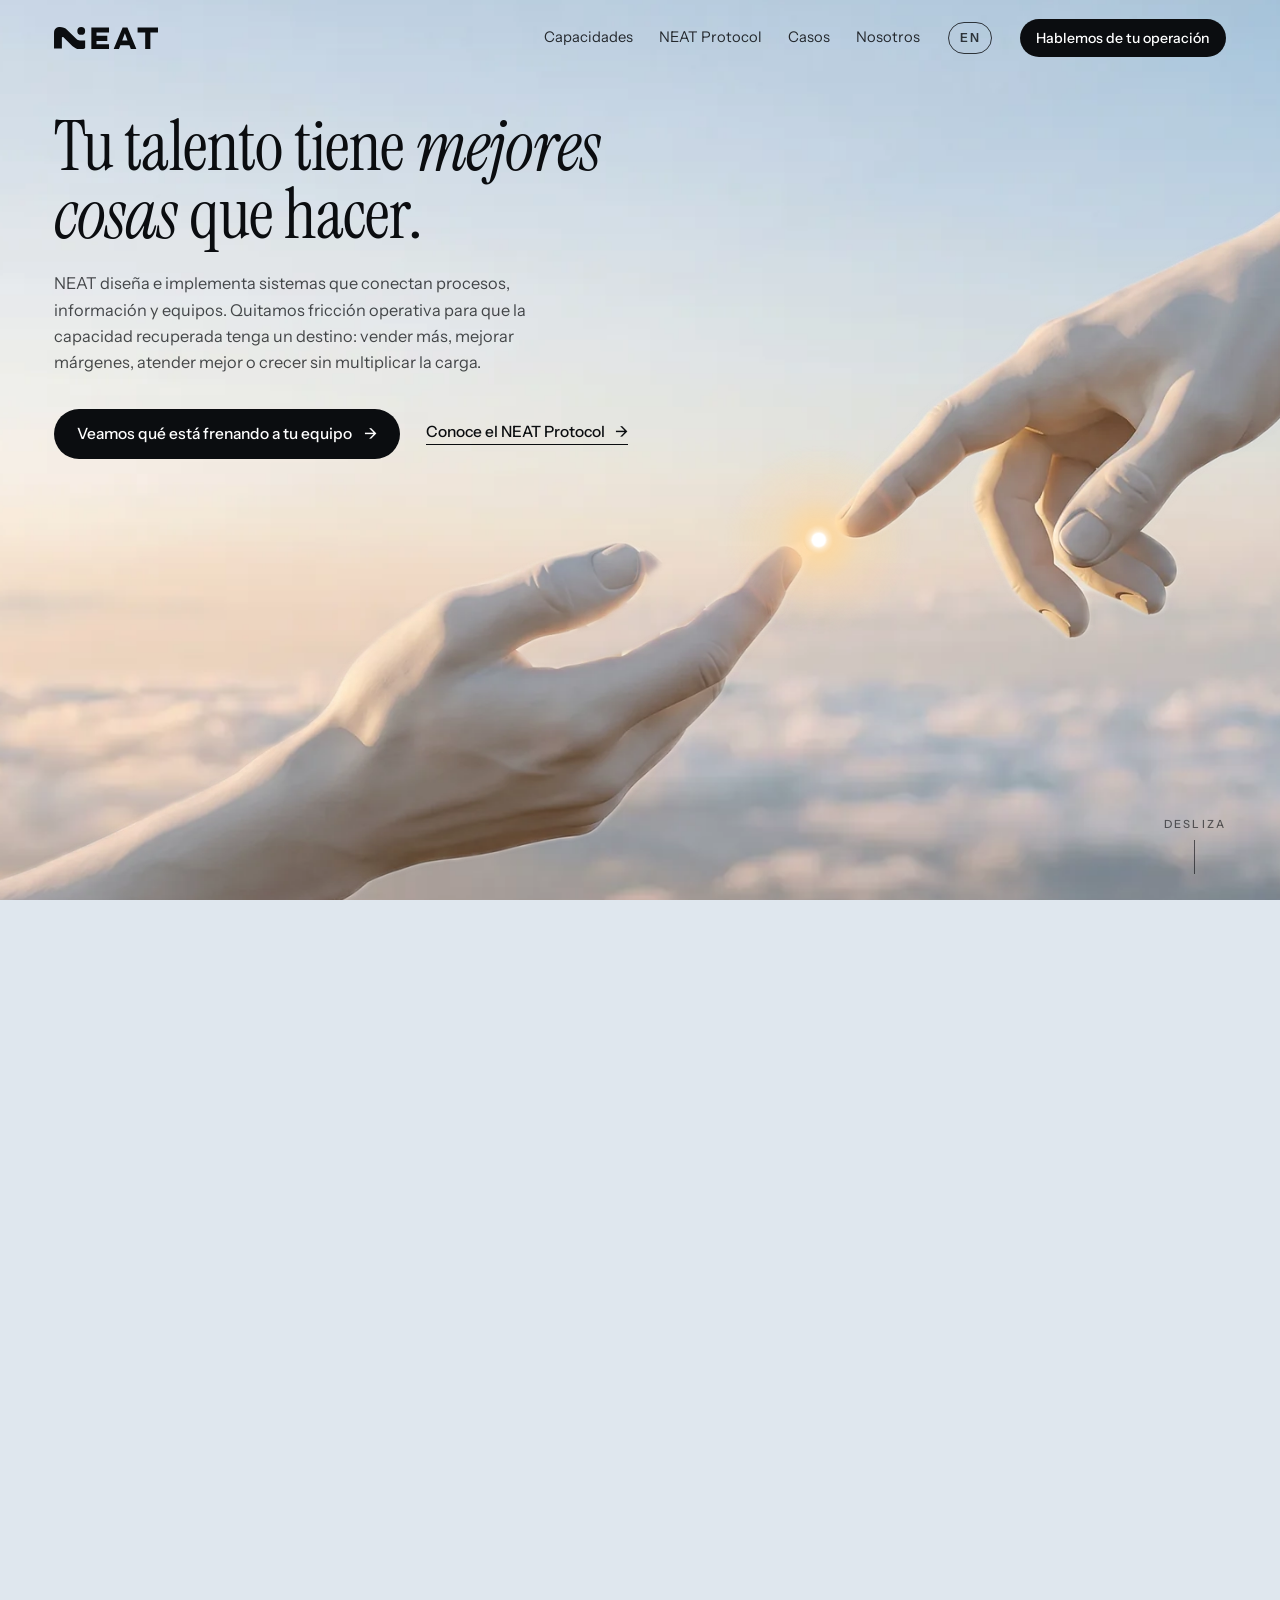
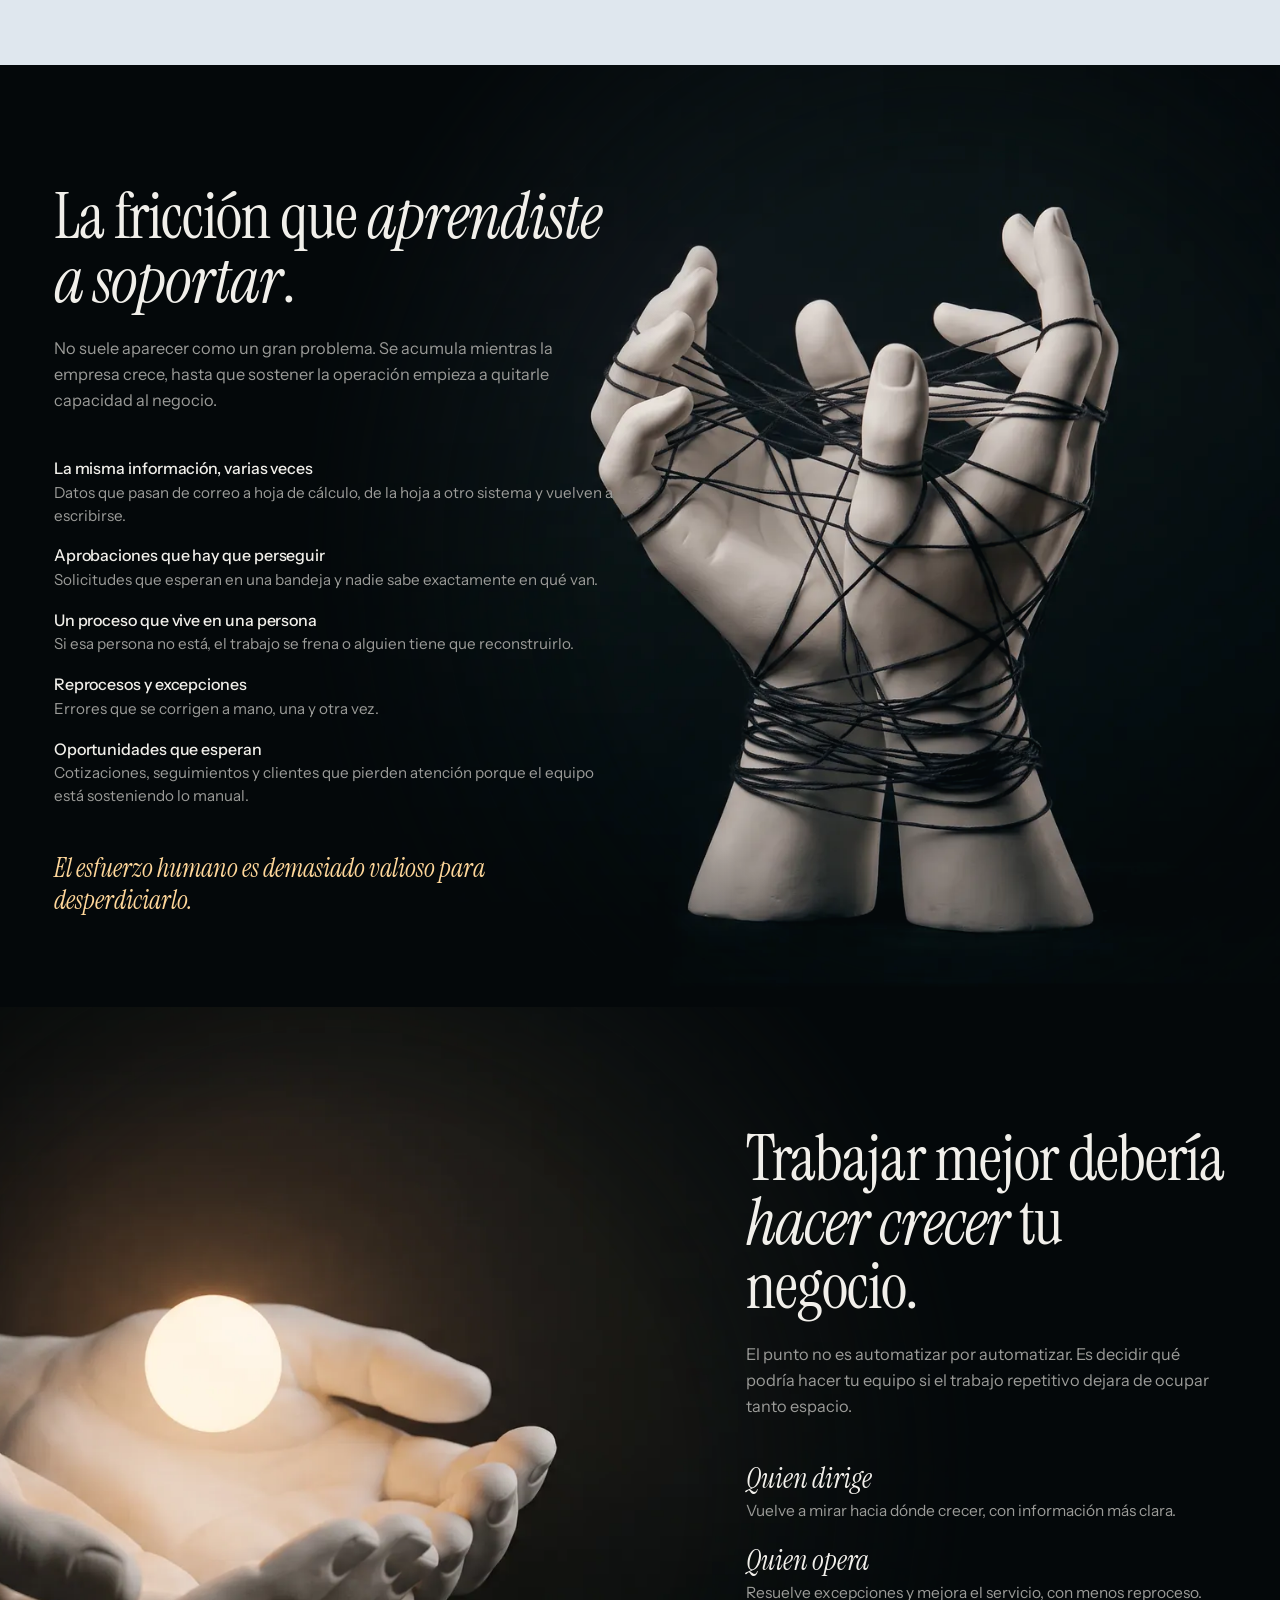
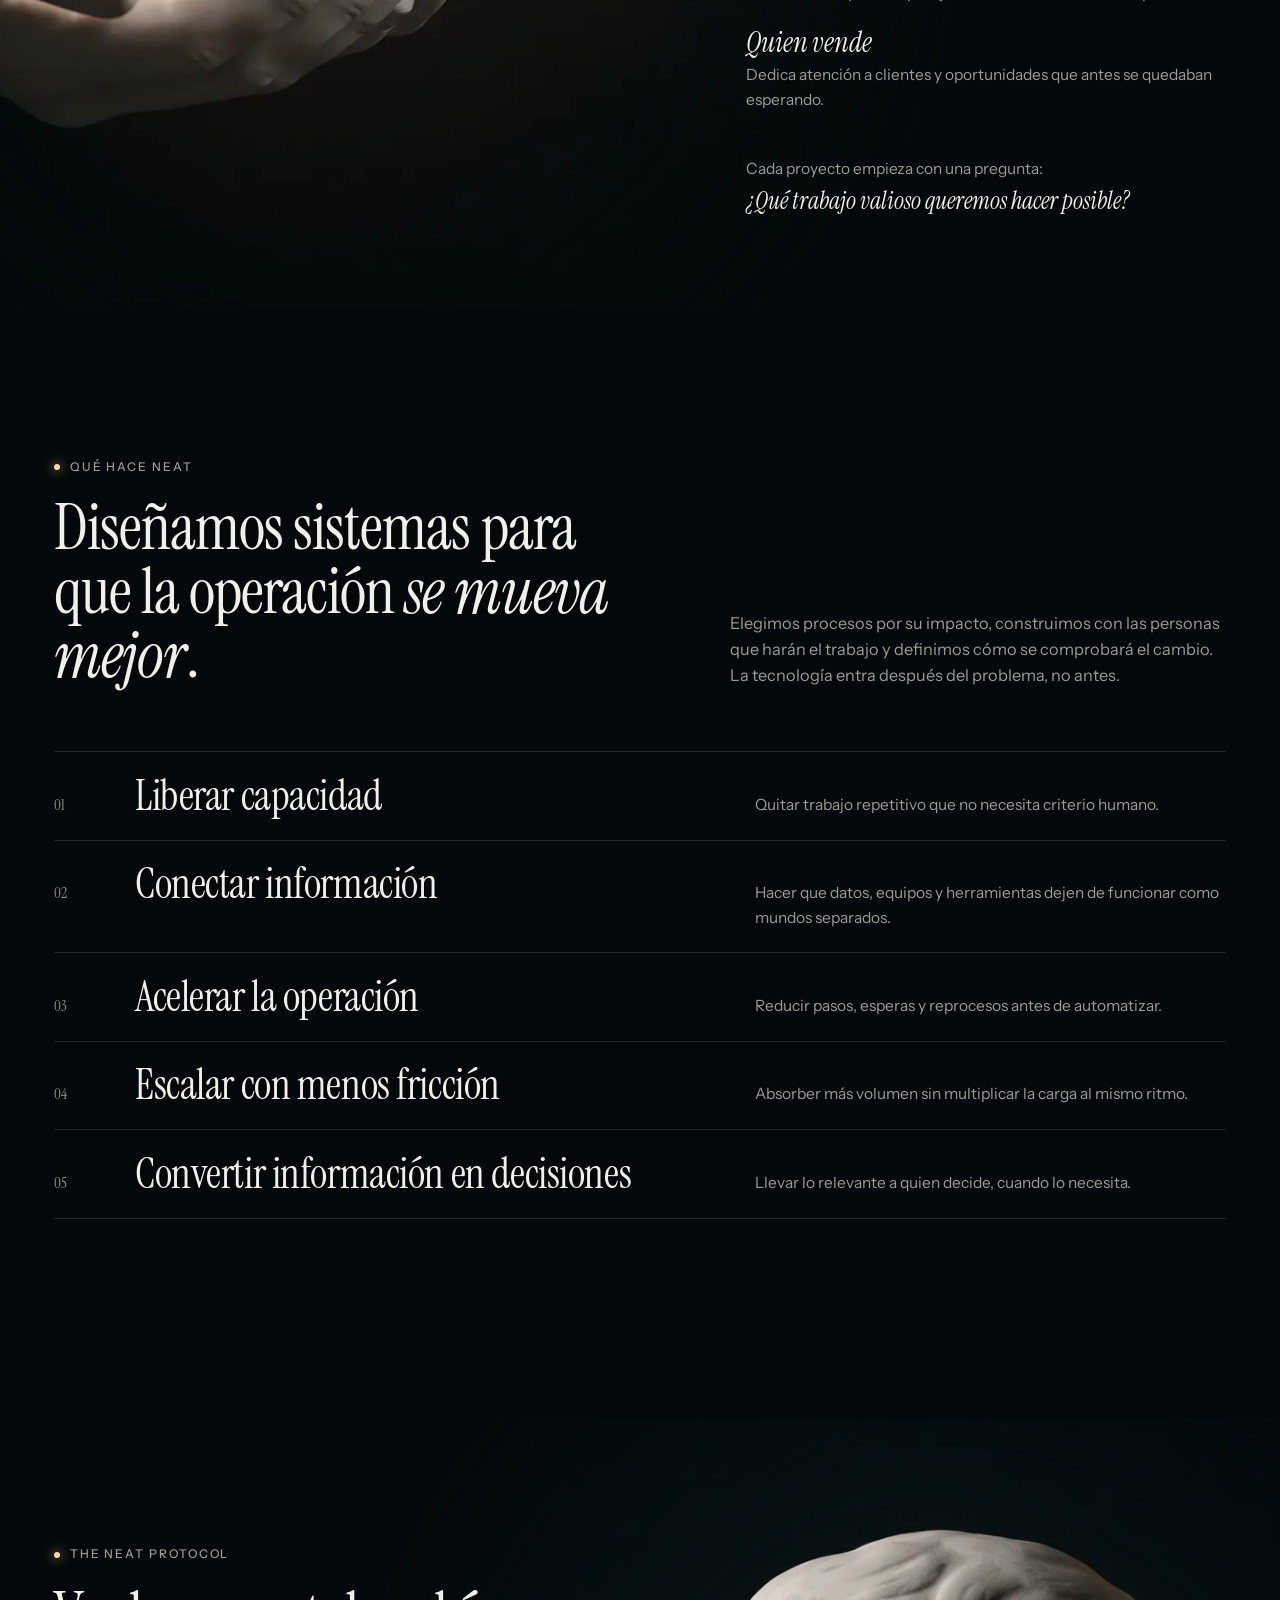
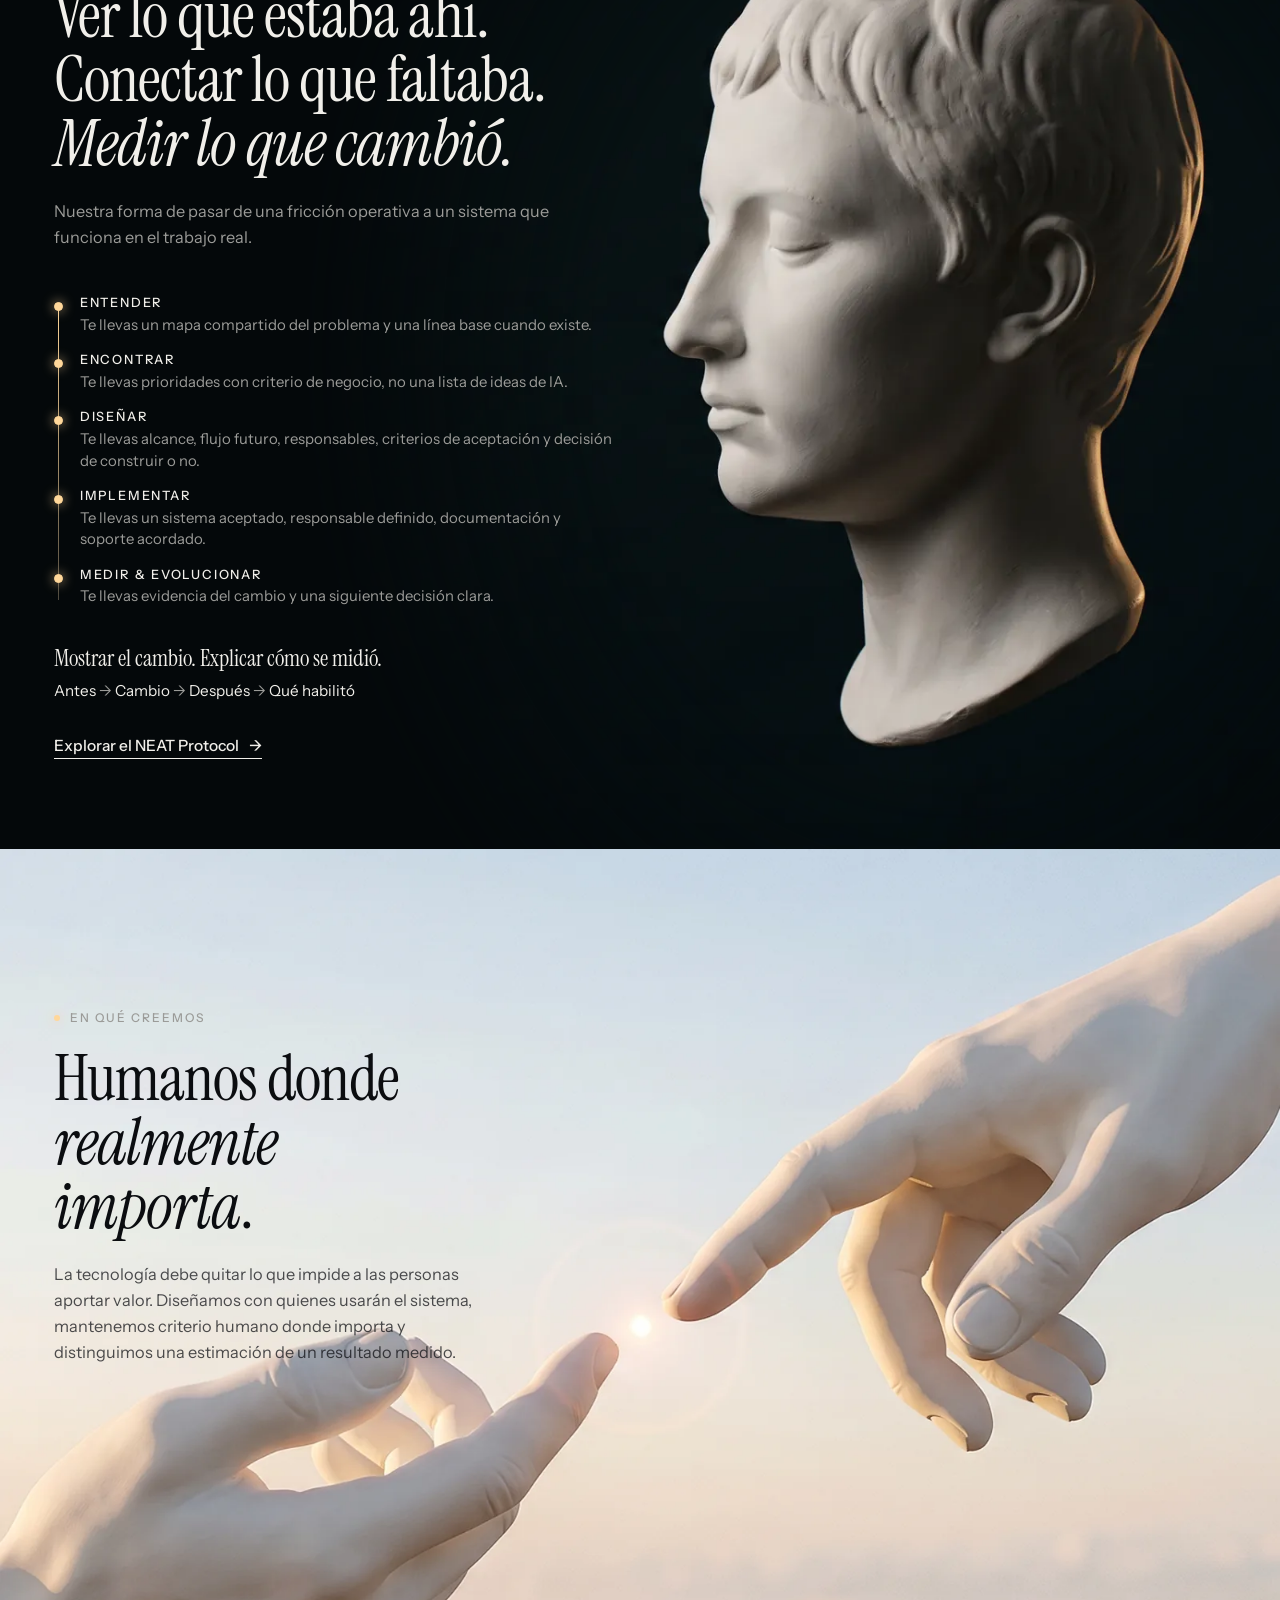
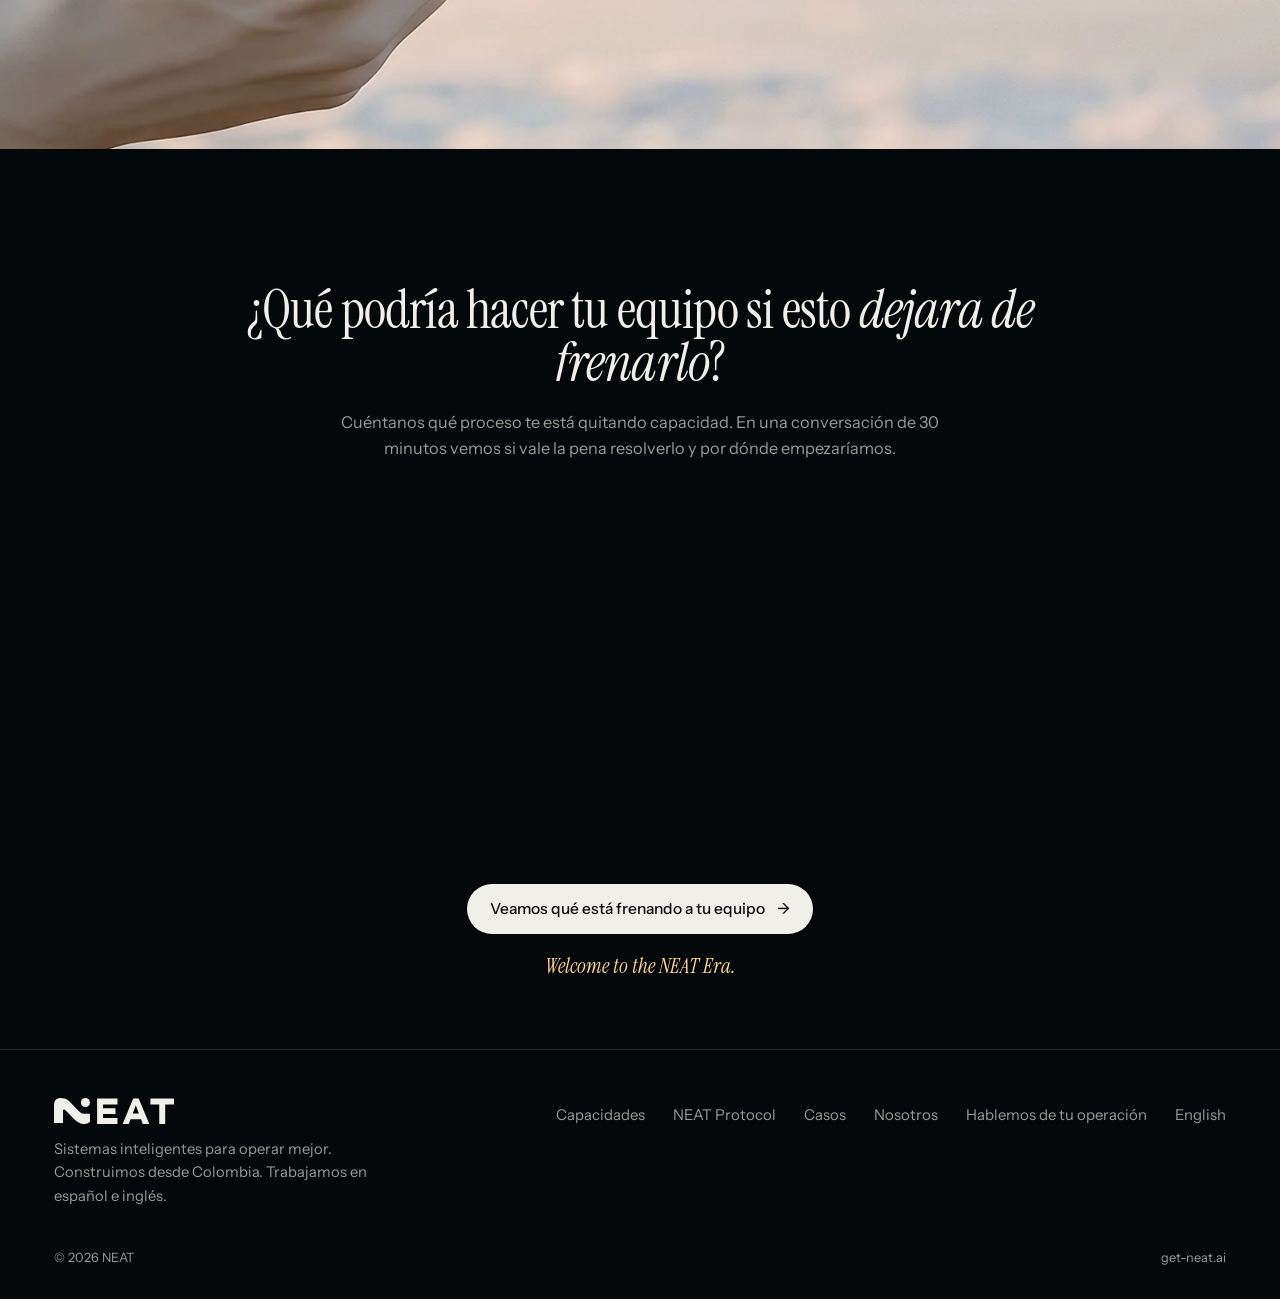
==== index.html @ 29b0dba1 "Publico la página (vista previa)" ====
<!doctype html>
<html lang="es">
<head>
<meta charset="utf-8">
<meta name="robots" content="noindex, nofollow">
<meta name="viewport" content="width=device-width, initial-scale=1, viewport-fit=cover">
<title>NEAT · Sistemas inteligentes para operar mejor</title>
<meta name="description" content="Diseñamos e implementamos sistemas que conectan procesos, información y equipos para que tu empresa tenga más capacidad para el trabajo que la hace crecer.">
<meta name="theme-color" content="#06080b">
<link rel="alternate" hreflang="es" href="https://get-neat.ai/">
<link rel="alternate" hreflang="en" href="https://get-neat.ai/en/">
<meta property="og:type" content="website">
<meta property="og:site_name" content="NEAT">
<meta property="og:title" content="NEAT · Tu talento tiene mejores cosas que hacer.">
<meta property="og:description" content="Diseñamos e implementamos sistemas que conectan procesos, información y equipos para que tu empresa tenga más capacidad para el trabajo que la hace crecer.">
<meta property="og:image" content="https://jeandelamarkm-ui.github.io/neat-web/assets/og.jpg">
<meta property="og:url" content="https://jeandelamarkm-ui.github.io/neat-web/">
<meta name="twitter:card" content="summary_large_image">
<link rel="icon" href="data:image/svg+xml,%3Csvg xmlns='http://www.w3.org/2000/svg' viewBox='0 0 64 64'%3E%3Crect width='64' height='64' rx='14' fill='%230b0d10'/%3E%3Cg transform='translate(12.5 15.5) scale(.17)' fill='white'%3E%3Cpath d='M230.60%20162.00L230.60%20108.00C175.31%20108.00%20178.39%20109.39%20152.75%2083.75L97.68%2028.68C82.83%2013.83%2064.74%207.32%2043.74%207.32C25.28%207.32%200.00%2015.00%200.00%2053.91L0.00%20167.50L58.10%20167.50L58.10%2088.17C58.10%2081.93%2065.64%2078.81%2070.05%2083.22L120.60%20133.77C153.43%20166.59%20173.94%20174.00%20194.34%20174.00C207.91%20174.00%20220.86%20169.54%20230.60%20162.00Z'/%3E%3Ccircle cx='201.55' cy='36.37' r='29.05'/%3E%3C/g%3E%3C/svg%3E">
<link rel="preconnect" href="https://fonts.googleapis.com">
<link rel="preconnect" href="https://fonts.gstatic.com" crossorigin>
<link rel="stylesheet" href="https://fonts.googleapis.com/css2?family=Instrument+Sans:wght@400;500;600&family=Instrument+Serif:ital@0;1&display=swap">
<link rel="stylesheet" href="assets/neat.css">
<script>document.documentElement.className += " js";setTimeout(function(){if(!window.__neat)document.documentElement.classList.remove("js")},4000);</script>
</head>
<body>
<a class="skip" href="#main">Saltar al contenido</a>
<canvas id="dots" aria-hidden="true"></canvas>
<header class="head">
  <div class="wrap">
    <a class="brand" href="index.html" aria-label="NEAT"><svg class="" viewBox="0 17.3 724 156.7" role="img" aria-label="NEAT"><g transform="translate(0 10.44) scale(.94)"><path d="M230.60 162.00L230.60 108.00C175.31 108.00 178.39 109.39 152.75 83.75L97.68 28.68C82.83 13.83 64.74 7.32 43.74 7.32C25.28 7.32 0.00 15.00 0.00 53.91L0.00 167.50L58.10 167.50L58.10 88.17C58.10 81.93 65.64 78.81 70.05 83.22L120.60 133.77C153.43 166.59 173.94 174.00 194.34 174.00C207.91 174.00 220.86 169.54 230.60 162.00Z"/></g><circle cx="189.46" cy="44.63" r="27.31"/><path d="M260 20H383V56H296V79H371V114H296V138H383V174H260Z"/><path fill-rule="evenodd" d="M414 174L478 20H511L575 174H536L525 145H462L451 174Z M475 111H512L493.5 61Z"/><path d="M582 20H724V56H671V174H635V56H582Z"/></svg></a>
    <nav class="nav" aria-label="Principal"><a href="capacidades.html">Capacidades</a><a href="protocolo.html">NEAT Protocol</a><a href="casos.html">Casos</a><a href="nosotros.html">Nosotros</a></nav>
    <a class="lang" href="en/index.html" hreflang="en" lang="en" aria-label="Read in English">EN</a>
    <a class="head-cta" href="hablemos.html"><span>Hablemos de tu operación</span></a>
    <button class="menu-btn" aria-expanded="false" aria-controls="drawer" aria-label="Abrir el menú"><i></i><i></i></button>
  </div>
</header>
<div class="drawer" id="drawer"><a href="capacidades.html">Capacidades</a><a href="protocolo.html">NEAT Protocol</a><a href="casos.html">Casos</a><a href="nosotros.html">Nosotros</a><a href="en/index.html" lang="en">English</a><a class="btn" href="hablemos.html">Hablemos de tu operación <span class="arr" aria-hidden="true">→</span></a></div>
<section class="hero" aria-label="NEAT">
  <div class="hero-pin">
    <div class="sky" style="background-image:image-set(url('assets/cielo-1200.webp') 1x, url('assets/cielo-2400.webp') 2x)"></div>
    <div class="night"></div>
    <div class="stage">
      <svg class="mark" viewBox="0 17.3 724 156.7" aria-hidden="true"><g transform="translate(0 10.44) scale(.94)"><path d="M230.60 162.00L230.60 108.00C175.31 108.00 178.39 109.39 152.75 83.75L97.68 28.68C82.83 13.83 64.74 7.32 43.74 7.32C25.28 7.32 0.00 15.00 0.00 53.91L0.00 167.50L58.10 167.50L58.10 88.17C58.10 81.93 65.64 78.81 70.05 83.22L120.60 133.77C153.43 166.59 173.94 174.00 194.34 174.00C207.91 174.00 220.86 169.54 230.60 162.00Z"/></g><path d="M260 20H383V56H296V79H371V114H296V138H383V174H260Z"/><path fill-rule="evenodd" d="M414 174L478 20H511L575 174H536L525 145H462L451 174Z M475 111H512L493.5 61Z"/><path d="M582 20H724V56H671V174H635V56H582Z"/></svg>
      <div class="hand hand-l"><img src="assets/mano-izq.webp" alt="" width="1098" height="627" decoding="async"></div>
      <div class="hand hand-r"><img src="assets/mano-der.webp" alt="" width="1103" height="730" decoding="async"></div>
      <div class="spark" aria-hidden="true"><div class="glow"><i></i></div><div class="core"></div></div>
    </div>
    <div class="hero-copy">
      <div class="wrap">
        <h1 class="display">Tu talento tiene <em>mejores cosas</em> que hacer.</h1>
        <p class="lead">NEAT diseña e implementa sistemas que conectan procesos, información y equipos. Quitamos fricción operativa para que la capacidad recuperada tenga un destino: vender más, mejorar márgenes, atender mejor o crecer sin multiplicar la carga.</p>
        <div class="actions">
          <a class="btn ink" href="hablemos.html">Veamos qué está frenando a tu equipo <span class="arr" aria-hidden="true">→</span></a>
          <a class="link" href="protocolo.html">Conoce el NEAT Protocol <span class="arr" aria-hidden="true">→</span></a>
        </div>
      </div>
    </div>
    <p class="hero-end">Ver lo que estaba ahí. Conectar lo que faltaba.</p>
    <div class="cue" aria-hidden="true">Desliza</div>
  </div>
</section>

<main id="main">
  <section class="scene" data-head="dark" data-p="tense">
    <div class="art" aria-hidden="true"><img src="assets/friccion-2000.webp" srcset="assets/friccion-1000.webp 1000w, assets/friccion-2000.webp 2000w" sizes="100vw" alt="" width="2000" height="1116" decoding="async" loading="lazy"></div>
    <div class="wrap"><div class="copy">
      <h2 class="title rv">La fricción que <em>aprendiste a soportar</em>.</h2>
      <p class="lead rv d1">No suele aparecer como un gran problema. Se acumula mientras la empresa crece, hasta que sostener la operación empieza a quitarle capacidad al negocio.</p>
      <div class="items"><div class="item rv"><h3>La misma información, varias veces</h3><p>Datos que pasan de correo a hoja de cálculo, de la hoja a otro sistema y vuelven a escribirse.</p></div><div class="item rv"><h3>Aprobaciones que hay que perseguir</h3><p>Solicitudes que esperan en una bandeja y nadie sabe exactamente en qué van.</p></div><div class="item rv"><h3>Un proceso que vive en una persona</h3><p>Si esa persona no está, el trabajo se frena o alguien tiene que reconstruirlo.</p></div><div class="item rv"><h3>Reprocesos y excepciones</h3><p>Errores que se corrigen a mano, una y otra vez.</p></div><div class="item rv"><h3>Oportunidades que esperan</h3><p>Cotizaciones, seguimientos y clientes que pierden atención porque el equipo está sosteniendo lo manual.</p></div></div>
      <p class="coda rv">El esfuerzo humano es demasiado valioso para desperdiciarlo.</p>
    </div></div>
  </section>

  <section class="scene flip" data-head="dark" data-p="drift">
    <div class="art" aria-hidden="true"><img src="assets/luz-2000.webp" srcset="assets/luz-1000.webp 1000w, assets/luz-2000.webp 2000w" sizes="100vw" alt="" width="2000" height="1116" decoding="async" loading="lazy"></div>
    <div class="wrap"><div class="copy">
      <h2 class="title rv">Trabajar mejor debería <em>hacer crecer</em> tu negocio.</h2>
      <p class="lead rv d1">El punto no es automatizar por automatizar. Es decidir qué podría hacer tu equipo si el trabajo repetitivo dejara de ocupar tanto espacio.</p>
      <div class="roles"><div class="rv d0"><h3>Quien dirige</h3><p>Vuelve a mirar hacia dónde crecer, con información más clara.</p></div><div class="rv d1"><h3>Quien opera</h3><p>Resuelve excepciones y mejora el servicio, con menos reproceso.</p></div><div class="rv d2"><h3>Quien vende</h3><p>Dedica atención a clientes y oportunidades que antes se quedaban esperando.</p></div></div>
      <p class="question rv">Cada proyecto empieza con una pregunta: <strong>¿Qué trabajo valioso queremos hacer posible?</strong></p>
    </div></div>
  </section>

  <section class="sec" data-head="dark" data-p="flow">
    <div class="wrap">
      <div class="head-row">
        <div><p class="eyebrow rv">Qué hace NEAT</p><h2 class="title rv d1">Diseñamos sistemas para que la operación <em>se mueva mejor</em>.</h2></div>
        <p class="lead rv d2">Elegimos procesos por su impacto, construimos con las personas que harán el trabajo y definimos cómo se comprobará el cambio. La tecnología entra después del problema, no antes.</p>
      </div>
      <ol class="capslist"><li class="rv"><span class="n">01</span><h3>Liberar capacidad</h3><p>Quitar trabajo repetitivo que no necesita criterio humano.</p></li><li class="rv"><span class="n">02</span><h3>Conectar información</h3><p>Hacer que datos, equipos y herramientas dejen de funcionar como mundos separados.</p></li><li class="rv"><span class="n">03</span><h3>Acelerar la operación</h3><p>Reducir pasos, esperas y reprocesos antes de automatizar.</p></li><li class="rv"><span class="n">04</span><h3>Escalar con menos fricción</h3><p>Absorber más volumen sin multiplicar la carga al mismo ritmo.</p></li><li class="rv"><span class="n">05</span><h3>Convertir información en decisiones</h3><p>Llevar lo relevante a quien decide, cuando lo necesita.</p></li></ol>
      <div class="actions rv"><a class="link" href="capacidades.html">Explorar capacidades <span class="arr" aria-hidden="true">→</span></a></div>
    </div>
  </section>

  <section class="scene" data-head="dark" data-p="drift">
    <div class="art" aria-hidden="true"><img src="assets/cabeza-2000.webp" srcset="assets/cabeza-1000.webp 1000w, assets/cabeza-2000.webp 2000w" sizes="100vw" alt="" width="2000" height="1116" decoding="async" loading="lazy"></div>
    <div class="wrap"><div class="copy">
      <p class="eyebrow rv">The NEAT Protocol</p>
      <h2 class="title rv d1">Ver lo que estaba ahí. Conectar lo que faltaba. <em>Medir lo que cambió.</em></h2>
      <p class="lead rv d2">Nuestra forma de pasar de una fricción operativa a un sistema que funciona en el trabajo real.</p>
      <ol class="steps"><span class="line" aria-hidden="true"></span><li><h3>Entender</h3><p>Te llevas un mapa compartido del problema y una línea base cuando existe.</p></li><li><h3>Encontrar</h3><p>Te llevas prioridades con criterio de negocio, no una lista de ideas de IA.</p></li><li><h3>Diseñar</h3><p>Te llevas alcance, flujo futuro, responsables, criterios de aceptación y decisión de construir o no.</p></li><li><h3>Implementar</h3><p>Te llevas un sistema aceptado, responsable definido, documentación y soporte acordado.</p></li><li><h3>Medir & evolucionar</h3><p>Te llevas evidencia del cambio y una siguiente decisión clara.</p></li></ol>
      <p class="chainline rv"><b>Mostrar el cambio. Explicar cómo se midió.</b> <span>Antes</span> → <span>Cambio</span> → <span>Después</span> → <span>Qué habilitó</span></p>
      <div class="actions rv"><a class="link" href="protocolo.html">Explorar el NEAT Protocol <span class="arr" aria-hidden="true">→</span></a></div>
    </div></div>
  </section>

  <section class="belief" data-head="sky">
    <div class="bg" aria-hidden="true"><img src="assets/dedos.webp" alt="" width="1600" height="1189" loading="lazy" decoding="async"></div>
    <div class="wrap">
      <div class="copy">
        <p class="eyebrow rv">En qué creemos</p>
        <h2 class="title rv d1">Humanos donde <em>realmente importa</em>.</h2>
        <p class="lead rv d2">La tecnología debe quitar lo que impide a las personas aportar valor. Diseñamos con quienes usarán el sistema, mantenemos criterio humano donde importa y distinguimos una estimación de un resultado medido.</p>
        <div class="actions rv d3"><a class="link" href="nosotros.html">Conocer NEAT <span class="arr" aria-hidden="true">→</span></a></div>
      </div>
    </div>
  </section>

  <section class="close" data-head="dark" data-p="drift">
    <div class="wrap">
      <h2 class="title rv">¿Qué podría hacer tu equipo si esto <em>dejara de frenarlo</em>?</h2>
      <p class="lead rv d1">Cuéntanos qué proceso te está quitando capacidad. En una conversación de 30 minutos vemos si vale la pena resolverlo y por dónde empezaríamos.</p>
    </div>
    <div class="logo-slot" aria-hidden="true"></div>
    <div class="wrap">
      <div class="actions rv"><a class="btn" href="hablemos.html">Veamos qué está frenando a tu equipo <span class="arr" aria-hidden="true">→</span></a></div>
      <p class="era rv d1" lang="en">Welcome to the NEAT Era.</p>
    </div>
  </section>
</main>
<footer class="foot" data-head="dark">
  <div class="wrap">
    <div class="foot-top">
      <div><svg class="foot-logo" viewBox="0 17.3 724 156.7" role="img" aria-label="NEAT"><g transform="translate(0 10.44) scale(.94)"><path d="M230.60 162.00L230.60 108.00C175.31 108.00 178.39 109.39 152.75 83.75L97.68 28.68C82.83 13.83 64.74 7.32 43.74 7.32C25.28 7.32 0.00 15.00 0.00 53.91L0.00 167.50L58.10 167.50L58.10 88.17C58.10 81.93 65.64 78.81 70.05 83.22L120.60 133.77C153.43 166.59 173.94 174.00 194.34 174.00C207.91 174.00 220.86 169.54 230.60 162.00Z"/></g><circle cx="189.46" cy="44.63" r="27.31"/><path d="M260 20H383V56H296V79H371V114H296V138H383V174H260Z"/><path fill-rule="evenodd" d="M414 174L478 20H511L575 174H536L525 145H462L451 174Z M475 111H512L493.5 61Z"/><path d="M582 20H724V56H671V174H635V56H582Z"/></svg><p>Sistemas inteligentes para operar mejor. Construimos desde Colombia. Trabajamos en español e inglés.</p></div>
      <nav class="foot-nav" aria-label="Sitio"><a href="capacidades.html">Capacidades</a><a href="protocolo.html">NEAT Protocol</a><a href="casos.html">Casos</a><a href="nosotros.html">Nosotros</a><a href="hablemos.html">Hablemos de tu operación</a><a href="en/index.html" lang="en">English</a></nav>
    </div>
    <div class="foot-legal"><span>© 2026 NEAT</span><span>get-neat.ai</span></div>
  </div>
</footer>
<script src="assets/neat.js"></script>
</body>
</html>
---- assets/neat.css ----
/* NEAT · estilos del sitio */
:root {
  --ink: #0b0d10;
  --night: #04080a;
  --night-2: #0c0c0c;
  --paper: #f2efe9;
  --paper-2: #e7e2d8;
  --text-dark: #0b0d10;
  --muted-dark: #555d68;
  --text-light: #f1efea;
  --muted-light: #9b9b98;
  --line-dark: rgba(255, 255, 255, 0.13);
  --line-light: rgba(11, 13, 16, 0.14);
  --spark: #ffd79a;
  --spark-hot: #fff7ea;
  --serif: "Instrument Serif", "Iowan Old Style", "Times New Roman", serif;
  --sans: "Instrument Sans", "Helvetica Neue", Arial, sans-serif;
  --gutter: clamp(16px, 4.2vw, 64px);
  --max: 1320px;
  --ease: cubic-bezier(0.2, 0.7, 0.2, 1);
  color-scheme: dark;
}

*, *::before, *::after { box-sizing: border-box; }
html { -webkit-text-size-adjust: 100%; scroll-padding-top: 88px; }
body {
  margin: 0;
  background: var(--night);
  color: var(--text-light);
  font: 400 1.0625rem/1.6 var(--sans);
  -webkit-font-smoothing: antialiased;
  overflow-x: hidden;
}
img, svg { display: block; max-width: 100%; }
a { color: inherit; text-decoration: none; }
button, input, textarea { font: inherit; color: inherit; }
::selection { background: var(--spark); color: var(--ink); }
:focus-visible { outline: 2px solid var(--spark); outline-offset: 3px; border-radius: 4px; }
.sr { position: absolute; width: 1px; height: 1px; overflow: hidden; clip: rect(0 0 0 0); white-space: nowrap; }
.skip { position: fixed; left: 12px; top: -60px; z-index: 100; background: #fff; color: var(--ink); padding: 10px 14px; border-radius: 8px; }
.skip:focus { top: 12px; }

.wrap { width: 100%; max-width: var(--max); margin: 0 auto; padding: 0 var(--gutter); }

/* ---------- tipografía ---------- */
.eyebrow {
  display: inline-flex; align-items: center; gap: 10px;
  font: 500 0.75rem/1.2 var(--sans); letter-spacing: 0.16em; text-transform: uppercase;
  color: var(--muted-light); margin: 0 0 22px;
}
.eyebrow::before { content: ""; width: 6px; height: 6px; border-radius: 50%; background: var(--spark); box-shadow: 0 0 12px var(--spark); }
.light .eyebrow { color: var(--muted-dark); }
.light .eyebrow::before { background: var(--ink); box-shadow: none; }
h1, h2, h3 { margin: 0; font-weight: 400; }
.display {
  font-family: var(--serif); font-weight: 400; letter-spacing: -0.012em;
  font-size: clamp(2.5rem, 5.4vw, 5.4rem); line-height: 0.98;
}
.title {
  font-family: var(--serif); letter-spacing: -0.01em;
  font-size: clamp(2.15rem, 4.3vw, 4.1rem); line-height: 1.02;
}
.display em, .title em { font-style: italic; }
.lead { font-size: clamp(1.02rem, 1.25vw, 1.2rem); line-height: 1.6; color: var(--muted-light); max-width: 40rem; margin: 22px 0 0; }
.light .lead { color: var(--muted-dark); }
h3 { font: 500 1.08rem/1.35 var(--sans); letter-spacing: -0.005em; }
p { margin: 0; }
.muted { color: var(--muted-light); }
.light .muted { color: var(--muted-dark); }
.coda { font-family: var(--serif); font-style: italic; font-size: clamp(1.45rem, 2.3vw, 2.1rem); line-height: 1.2; margin-top: clamp(36px, 6vh, 64px); }

/* ---------- botones ---------- */
.btn {
  display: inline-flex; align-items: center; gap: 12px; min-height: 50px;
  padding: 0 22px; border-radius: 999px; font: 500 0.97rem/1 var(--sans);
  background: var(--text-light); color: var(--ink); border: 1px solid transparent;
  transition: transform 0.35s var(--ease), opacity 0.35s;
}
.btn:hover { transform: translateY(-2px); }
.btn .arr { transition: transform 0.35s var(--ease); }
.btn:hover .arr { transform: translateX(4px); }
.btn.ink { background: var(--ink); color: #fff; }
.link {
  display: inline-flex; align-items: center; gap: 10px; min-height: 44px;
  font: 500 0.97rem/1.2 var(--sans); color: inherit;
  border-bottom: 1px solid currentColor; padding-bottom: 2px; min-height: 0;
}
.link .arr { transition: transform 0.35s var(--ease); }
.link:hover .arr { transform: translateX(4px); }
.actions { display: flex; flex-wrap: wrap; align-items: center; gap: 14px 26px; margin-top: 34px; }

/* ---------- cabecera ---------- */
.head {
  position: fixed; inset: 0 0 auto 0; z-index: 50; height: 76px;
  display: flex; align-items: center;
  color: var(--text-light);
}
.head::before {
  content: ""; position: absolute; inset: 0; z-index: -1;
  background: rgba(6, 8, 11, 0.72); backdrop-filter: blur(14px); -webkit-backdrop-filter: blur(14px);
  border-bottom: 1px solid var(--line-dark); opacity: 0; transition: opacity 0.4s;
}
.head.solid::before { opacity: 1; }
.head.on-sky { color: var(--ink); }
.head.on-sky.solid::before { background: rgba(242, 239, 233, 0.72); border-color: var(--line-light); }
.head.on-light { color: var(--ink); }
.head.on-light::before { background: rgba(242, 239, 233, 0.82); border-color: var(--line-light); }
.head .wrap { display: flex; align-items: center; gap: 28px; }
.brand { display: block; width: 104px; flex: none; }
.brand svg { width: 100%; height: auto; fill: currentColor; }
.nav { display: flex; gap: 26px; margin-left: auto; font-size: 0.92rem; }
.nav a { opacity: 0.86; padding: 6px 0; }
.nav a:hover, .nav a[aria-current="page"] { opacity: 1; }
.nav a[aria-current="page"] { border-bottom: 1px solid currentColor; }
.lang { font: 600 0.78rem/1 var(--sans); letter-spacing: 0.12em; padding: 9px 11px; border: 1px solid currentColor; border-radius: 999px; opacity: 0.8; }
.lang:hover { opacity: 1; }
.head-cta {
  font: 500 0.88rem/1 var(--sans); padding: 12px 16px; border-radius: 999px;
  background: currentColor;
}
.head-cta span { color: var(--ink); }
.head.on-sky .head-cta span, .head.on-light .head-cta span { color: #fff; }
.menu-open .head .head-cta span { color: var(--ink); }
.menu-btn { display: none; margin-left: auto; width: 44px; height: 44px; border: 0; background: none; padding: 0; cursor: pointer; }
.menu-btn i { display: block; width: 22px; height: 1.5px; margin: 6px auto; background: currentColor; transition: transform 0.35s var(--ease); }
.menu-open .menu-btn i:first-child { transform: translateY(3.75px) rotate(45deg); }
.menu-open .menu-btn i:last-child { transform: translateY(-3.75px) rotate(-45deg); }
.drawer {
  position: fixed; inset: 0; z-index: 45; background: var(--night);
  padding: 110px var(--gutter) 40px; display: flex; flex-direction: column; gap: 6px;
  opacity: 0; visibility: hidden; transition: opacity 0.35s, visibility 0s linear 0.35s;
}
.drawer a { font: 400 2.3rem/1.25 var(--serif); color: var(--text-light); transform: translateY(14px); transition: transform 0.5s var(--ease); }
.drawer .btn { margin-top: 26px; font-family: var(--sans); font-size: 1rem; align-self: flex-start; color: var(--ink); }
.menu-open .drawer { opacity: 1; visibility: visible; transition: opacity 0.35s; }
.menu-open .drawer a { transform: none; }
.menu-open .head { color: var(--text-light); }
.menu-open .head::before { opacity: 0; }

/* ---------- héroe de las manos ---------- */
.hero { position: relative; height: 185vh; height: 185svh; background: #dfe7ee; }
.hero-pin { position: sticky; top: 0; height: 100vh; height: 100svh; height: 100dvh; overflow: hidden; background: #dfe7ee; }
.sky { position: absolute; inset: -2%; background: #dfe7ee center 40% / cover no-repeat; will-change: transform; }
.night { position: absolute; inset: 0; background: radial-gradient(120% 90% at 50% 46%, #16130f 0%, var(--night) 62%); opacity: 0; will-change: opacity; }
.stage {
  position: absolute; left: 64%; top: 60%;
  width: max(130vw, 215vh); width: max(130vw, 215svh);
  aspect-ratio: 2752 / 1536; translate: -49.95% -49.95%;
  transform-origin: 0 0; will-change: transform;
}
.stage > * { position: absolute; }
.hand { will-change: transform, opacity; }
.hand img { width: 100%; height: 100%; }
.hand-l { left: 0; top: 48.958%; width: 49.891%; height: 51.042%; }
.hand-r { left: 49.891%; top: 0; width: 50.109%; height: 59.44%; }
.mark { left: 33.72%; top: 45.76%; width: 62%; fill: #fff; }
.mark path { opacity: 0; will-change: opacity; }
.spark { left: 49.95%; top: 49.95%; width: 0; height: 0; }
.spark .glow {
  position: absolute; left: -9vmax; top: -9vmax; width: 18vmax; height: 18vmax; border-radius: 50%;
  background: radial-gradient(circle, rgba(255, 247, 234, 0.95) 0%, rgba(255, 215, 154, 0.55) 9%, rgba(255, 215, 154, 0.16) 26%, rgba(255, 215, 154, 0) 58%);
  will-change: transform, opacity;
}
.spark .glow i { position: absolute; inset: 0; border-radius: 50%; background: inherit; animation: breathe 3.2s ease-in-out infinite; }
@keyframes breathe { 0%, 100% { transform: scale(0.82); opacity: 0.75; } 50% { transform: scale(1.08); opacity: 1; } }
.spark .core { position: absolute; border-radius: 50%; background: #fff; box-shadow: 0 0 18px 4px rgba(255, 247, 234, 0.9); will-change: transform; }
.hero-copy {
  position: absolute; z-index: 3; left: 0; right: 0; top: clamp(96px, 12.5vh, 140px);
  color: var(--ink); will-change: transform, opacity;
}
.hero-copy .eyebrow { color: rgba(11, 13, 16, 0.66); }
.hero-copy .eyebrow::before { background: #e9a650; box-shadow: 0 0 10px rgba(233, 166, 80, 0.8); }
.hero-copy .display { max-width: 9.6em; }
.hero-copy .lead { color: rgba(11, 13, 16, 0.74); max-width: 31rem; }
.hero-copy .link { color: var(--ink); }
.hero-end {
  position: absolute; z-index: 3; left: 0; right: 0; text-align: center; top: 70%;
  font: italic 400 clamp(1.25rem, 2.2vw, 1.9rem)/1.3 var(--serif); color: var(--text-light);
  opacity: 0; will-change: opacity, transform; padding: 0 var(--gutter);
}
.cue {
  position: absolute; z-index: 3; right: var(--gutter); bottom: 26px;
  font: 500 0.7rem/1 var(--sans); letter-spacing: 0.2em; text-transform: uppercase; color: rgba(11, 13, 16, 0.6);
  display: flex; flex-direction: column; align-items: center; gap: 10px;
}
.cue::after { content: ""; width: 1px; height: 34px; background: currentColor; transform-origin: top; animation: cue 2.2s var(--ease) infinite; }
@keyframes cue { 0% { transform: scaleY(0); } 50% { transform: scaleY(1); } 100% { transform: scaleY(1); opacity: 0; } }


/* ---------- partículas (lienzo fijo detrás del contenido) ---------- */
#dots { position: fixed; inset: 0; width: 100%; height: 100%; z-index: 0; pointer-events: none; opacity: 0; }
main { position: relative; }
.foot, .page-hero, .sec, .scene, .close, .belief { position: relative; }

/* aparecer al entrar */
.js .rv { opacity: 0; transform: translateY(28px); transition: opacity 1.1s var(--ease), transform 1.1s var(--ease); }
.js .rv.in { opacity: 1; transform: none; }
.rv.d1 { transition-delay: 0.1s; } .rv.d2 { transition-delay: 0.2s; } .rv.d3 { transition-delay: 0.3s; } .rv.d4 { transition-delay: 0.4s; }

/* ---------- escenas: una frase, una escultura ---------- */
.scene { min-height: 100vh; min-height: 100svh; display: flex; align-items: center; overflow: hidden; padding: 120px 0 90px; }
.art { position: absolute; inset: 0; mix-blend-mode: lighten; will-change: transform; }
.art img { width: 100%; height: 100%; object-fit: cover; object-position: 78% 50%;
  -webkit-mask-image: radial-gradient(ellipse 52% 78% at 74% 52%, #000 52%, transparent 100%); mask-image: radial-gradient(ellipse 52% 78% at 74% 52%, #000 52%, transparent 100%); }
.flip .art img { transform: scale(1) scaleX(-1); }
.js .art img { opacity: 0; transform: scale(1.08); transition: opacity 1.6s var(--ease), transform 2.6s var(--ease); }
.js .flip .art img { transform: scale(1.08) scaleX(-1); }
.js .in .art img { opacity: 1; transform: none; }
.js .in.flip .art img { transform: scale(1) scaleX(-1); }
.scene .wrap { position: relative; z-index: 1; }
.copy { max-width: 35rem; }
.flip .copy { margin-left: auto; }
.title {
  font-family: var(--serif); letter-spacing: -0.015em;
  font-size: clamp(2.4rem, 5vw, 4.9rem); line-height: 1;
}
.lead { color: var(--muted-light); }

/* listas sin cajas */
.items { margin-top: clamp(30px, 5vh, 48px); display: grid; gap: 18px; }
.item h3 { font: 500 1rem/1.35 var(--sans); }
.item p { color: var(--muted-light); font-size: 0.95rem; line-height: 1.5; margin-top: 2px; }
.coda { font-family: var(--serif); font-style: italic; font-size: clamp(1.35rem, 2vw, 1.8rem); line-height: 1.25; margin-top: clamp(30px, 5vh, 48px); color: var(--spark); }

.roles { margin-top: clamp(30px, 5vh, 48px); display: grid; gap: 22px; }
.roles h3 { font: italic 400 clamp(1.5rem, 2.2vw, 2rem)/1.1 var(--serif); }
.roles p { color: var(--muted-light); font-size: 0.97rem; margin-top: 4px; }
.question { margin-top: clamp(30px, 5vh, 48px); color: var(--muted-light); font-size: 0.97rem; }
.question strong { display: block; margin-top: 4px; font: italic 400 clamp(1.3rem, 1.9vw, 1.7rem)/1.25 var(--serif); color: var(--text-light); }

/* capacidades: tipografía grande */
.sec { padding: clamp(100px, 16vh, 170px) 0; }
.sec.tight { padding-top: clamp(30px, 5vh, 60px); }
.head-row { display: grid; grid-template-columns: minmax(0, 1.1fr) minmax(0, 0.9fr); gap: 20px 70px; align-items: end; margin-bottom: clamp(40px, 7vh, 72px); }
.head-row .lead { margin: 0; }
.capslist { list-style: none; margin: 0; padding: 0; counter-reset: c; }
.capslist li { display: grid; grid-template-columns: 3.2rem minmax(0, 1.25fr) minmax(0, 1fr); gap: 10px 30px; align-items: baseline; padding: clamp(16px, 2.4vh, 24px) 0; border-top: 1px solid var(--line-dark); }
.capslist li:last-child { border-bottom: 1px solid var(--line-dark); }
.capslist .n { font: 400 0.95rem/1 var(--serif); color: var(--muted-light); }
.capslist h3 { font: 400 clamp(1.7rem, 3.3vw, 3.1rem)/1.05 var(--serif); letter-spacing: -0.01em; transition: transform 0.6s var(--ease); }
.capslist p { color: var(--muted-light); font-size: 0.97rem; }
.capslist li:hover h3 { transform: translateX(10px); }
.capslist li:hover .n { color: var(--spark); }

/* protocolo: pasos en columna */
.steps { list-style: none; margin: clamp(30px, 5vh, 48px) 0 0; padding: 0 0 0 26px; position: relative; display: grid; gap: 16px; }
.steps::before { content: ""; position: absolute; left: 4px; top: 8px; bottom: 8px; width: 1px; background: var(--line-dark); }
.steps .line { position: absolute; left: 4px; top: 8px; bottom: 8px; width: 1px; background: linear-gradient(180deg, var(--spark), rgba(255, 215, 154, 0.2)); transform: scaleY(0); transform-origin: top; transition: transform 2s var(--ease) 0.3s; }
.steps.in .line { transform: scaleY(1); }
.steps li { position: relative; }
.steps li::before { content: ""; position: absolute; left: -26px; top: 0.42em; width: 9px; height: 9px; border-radius: 50%; background: var(--night); border: 1px solid var(--muted-light); transition: background 0.6s, border-color 0.6s, box-shadow 0.6s; }
.steps.in li::before { background: var(--spark); border-color: var(--spark); box-shadow: 0 0 12px rgba(255, 215, 154, 0.8); }
.steps.in li:nth-child(3)::before { transition-delay: 0.5s; } .steps.in li:nth-child(4)::before { transition-delay: 0.9s; }
.steps.in li:nth-child(5)::before { transition-delay: 1.3s; } .steps.in li:nth-child(6)::before { transition-delay: 1.7s; }
.steps h3 { font: 500 0.8rem/1.3 var(--sans); letter-spacing: 0.14em; text-transform: uppercase; }
.steps p { color: var(--muted-light); font-size: 0.93rem; line-height: 1.45; margin-top: 3px; }
.chainline { margin-top: clamp(28px, 4vh, 40px); color: var(--muted-light); font-size: 0.95rem; }
.chainline b { display: block; font: 400 clamp(1.25rem, 1.8vw, 1.6rem)/1.25 var(--serif); color: var(--text-light); margin-bottom: 6px; }
.chainline span { color: var(--text-light); }

/* creencia: la escultura en el cielo */
.belief { min-height: 100vh; min-height: 100svh; display: flex; align-items: flex-start; padding-top: clamp(120px, 17vh, 170px); overflow: hidden; background: #dde3e9; color: var(--ink); }
.belief .bg { position: absolute; inset: 0; }
.belief .bg img { width: 100%; height: 100%; object-fit: cover; object-position: 50% 0%; transform: scale(1.1); transition: transform 3s var(--ease); }
.belief.in .bg img { transform: none; }
.belief .wrap { position: relative; z-index: 1; }
.belief .copy { max-width: 27rem; }
.belief .lead { color: rgba(11, 13, 16, 0.72); }
.belief .link { color: var(--ink); }

/* cierre: las partículas forman el logo en el centro */
.close { min-height: 100vh; min-height: 100svh; display: flex; flex-direction: column; justify-content: space-between; text-align: center; padding: clamp(110px, 15vh, 150px) 0 clamp(50px, 8vh, 80px); }
.close .title { max-width: 15em; margin: 0 auto; font-size: clamp(2.1rem, 4.2vw, 4rem); }
.close .lead { margin: 18px auto 0; }
.close .actions { justify-content: center; margin-top: 0; }
.era { margin-top: 22px; font: italic 400 1.3rem/1 var(--serif); color: var(--spark); }
.logo-slot { height: clamp(120px, 24vh, 240px); }

/* pie sencillo */
.foot { border-top: 1px solid var(--line-dark); padding: 48px 0 30px; background: var(--night); z-index: 1; }
.foot-top { display: flex; flex-wrap: wrap; justify-content: space-between; gap: 30px 60px; align-items: flex-start; }
.foot-logo { width: 120px; fill: var(--text-light); }
.foot-top p { color: var(--muted-light); font-size: 0.92rem; margin-top: 14px; max-width: 22rem; }
.foot-nav { display: flex; flex-wrap: wrap; gap: 8px 28px; font-size: 0.93rem; }
.foot-nav a { color: var(--muted-light); padding: 6px 0; }
.foot-nav a:hover { color: var(--text-light); }
.foot-legal { margin-top: 40px; display: flex; flex-wrap: wrap; justify-content: space-between; gap: 10px; font-size: 0.8rem; color: var(--muted-light); }

/* ---------- páginas internas ---------- */
.page-hero { min-height: 92vh; min-height: 92svh; display: flex; align-items: flex-end; overflow: hidden; padding: 150px 0 clamp(60px, 10vh, 110px); }
.page-hero .wrap { position: relative; z-index: 1; }
.page-hero .display { max-width: 11em; font-size: clamp(2.6rem, 5.8vw, 5.8rem); }
.page-hero.plain { min-height: 0; padding-bottom: clamp(40px, 6vh, 70px); }
.page-hero .copy { max-width: 40rem; }
.split { display: grid; grid-template-columns: minmax(0, 0.9fr) minmax(0, 1.1fr); gap: clamp(40px, 7vw, 120px); align-items: start; }
.sub { font: 400 clamp(1.6rem, 2.6vw, 2.4rem)/1.12 var(--serif); max-width: 18em; margin-bottom: clamp(30px, 5vh, 52px); }

.tabs { display: grid; grid-template-columns: minmax(0, 0.85fr) minmax(0, 1.15fr); column-gap: clamp(30px, 6vw, 90px); grid-auto-flow: row dense; }
.tab {
  grid-column: 1; text-align: left; background: none; border: 0; border-top: 1px solid var(--line-dark);
  padding: 18px 0; cursor: pointer; display: flex; align-items: baseline; gap: 18px; color: var(--muted-light);
  transition: color 0.3s;
}
.tab:last-of-type { border-bottom: 1px solid var(--line-dark); }
.tab .n { font: 400 1rem/1 var(--serif); min-width: 2ch; }
.tab span:last-child { font: 400 clamp(1.3rem, 2vw, 1.8rem)/1.2 var(--serif); }
.tab[aria-selected="true"], .tab:hover { color: var(--text-light); }
.tab[aria-selected="true"] .n { color: var(--spark); }
.panel { grid-column: 2; grid-row: 1 / span 6; align-self: start; padding: 18px 0 10px; }
.panel[hidden] { display: none; }
.panel.show { animation: fade 0.7s var(--ease); }
@keyframes fade { from { opacity: 0; transform: translateY(10px); } to { opacity: 1; transform: none; } }
.panel .big { font: 400 clamp(1.5rem, 2.4vw, 2.2rem)/1.22 var(--serif); }
.panel .note { margin-top: 26px; padding-top: 18px; border-top: 1px solid var(--line-dark); color: var(--muted-light); }
.panel .note b { display: block; font: 500 0.7rem/1 var(--sans); letter-spacing: 0.16em; text-transform: uppercase; margin-bottom: 10px; color: var(--spark); }

.cols-2 { display: grid; grid-template-columns: repeat(2, minmax(0, 1fr)); gap: clamp(28px, 5vw, 70px); }
.cols-2 h3 { font: 400 clamp(1.5rem, 2.2vw, 2rem)/1.15 var(--serif); margin-bottom: 12px; }
.cols-2 p { color: var(--muted-light); }

/* filas sin cajas (antes eran tarjetas) */
.rows { border-bottom: 1px solid var(--line-dark); }
.row { display: grid; grid-template-columns: minmax(0, 0.9fr) minmax(0, 1.1fr); gap: 6px 28px; padding: 18px 0; border-top: 1px solid var(--line-dark); }
.row h3 { font: 400 clamp(1.25rem, 1.7vw, 1.5rem)/1.2 var(--serif); }
.row p { color: var(--muted-light); font-size: 0.96rem; }
.cards { display: grid; grid-template-columns: repeat(4, minmax(0, 1fr)); gap: 0 30px; }
.card { padding: 22px 0 0; border-top: 1px solid var(--line-dark); }
.card .n { font: 400 0.95rem/1 var(--serif); color: var(--spark); }
.card h3 { margin-top: 18px; font: 400 clamp(1.3rem, 1.8vw, 1.6rem)/1.15 var(--serif); }
.card p { margin-top: 10px; color: var(--muted-light); font-size: 0.95rem; line-height: 1.5; }
.sixgrid { display: grid; grid-template-columns: repeat(3, minmax(0, 1fr)); gap: 40px 30px; }
.timeline { display: grid; grid-template-columns: repeat(4, minmax(0, 1fr)); gap: 0 30px; }
.timeline > div { padding-top: 22px; border-top: 1px solid var(--line-dark); position: relative; }
.timeline > div::before { content: ""; position: absolute; top: -4px; left: 0; width: 7px; height: 7px; border-radius: 50%; background: var(--spark); }
.timeline h3 { font: 400 clamp(1.25rem, 1.7vw, 1.5rem)/1.2 var(--serif); }
.timeline p { margin-top: 8px; color: var(--muted-light); font-size: 0.95rem; }

.faq details { border-top: 1px solid var(--line-dark); }
.faq details:last-child { border-bottom: 1px solid var(--line-dark); }
.faq summary { list-style: none; cursor: pointer; padding: 20px 44px 20px 0; position: relative; font: 400 clamp(1.2rem, 1.8vw, 1.5rem)/1.25 var(--serif); }
.faq summary::-webkit-details-marker { display: none; }
.faq summary::after { content: ""; position: absolute; right: 6px; top: 50%; width: 11px; height: 11px; margin-top: -6px; border-right: 1.5px solid currentColor; border-bottom: 1.5px solid currentColor; transform: rotate(45deg); transition: transform 0.35s var(--ease); }
.faq details[open] summary::after { transform: rotate(225deg); }
.faq details p { padding: 0 0 22px; color: var(--muted-light); max-width: 46rem; }

.band { display: flex; flex-wrap: wrap; align-items: center; justify-content: space-between; gap: 24px; padding: clamp(36px, 6vh, 60px) 0; border-top: 1px solid var(--line-dark); }
.band p { font: 400 clamp(1.6rem, 2.8vw, 2.5rem)/1.12 var(--serif); max-width: 20em; }
.pull { font: italic 400 clamp(1.7rem, 3.2vw, 2.9rem)/1.15 var(--serif); max-width: 22em; }

.demo { position: relative; }
.tag { display: inline-block; font: 600 0.7rem/1 var(--sans); letter-spacing: 0.18em; padding: 7px 10px; border-radius: 4px; background: var(--spark); color: var(--ink); }
.flow { list-style: none; margin: 40px 0 0; padding: 0; display: grid; grid-template-columns: repeat(5, minmax(0, 1fr)); gap: 0 24px; position: relative; }
.flow li { position: relative; padding-top: 22px; border-top: 1px solid var(--line-dark); font-size: 0.95rem; line-height: 1.45; color: var(--muted-light); }
.flow li small { display: block; font: 500 0.7rem/1 var(--sans); letter-spacing: 0.16em; color: var(--text-light); margin-bottom: 10px; text-transform: uppercase; }
.flow li.human small { color: var(--spark); }
.flow li.pulse { position: absolute; left: 0; top: -4px; width: 9px; height: 9px; padding: 0; border: 0; border-radius: 50%; background: var(--spark); box-shadow: 0 0 12px var(--spark); animation: travel 6s var(--ease) infinite; }
@keyframes travel { 0% { transform: translateX(0); opacity: 0; } 8% { opacity: 1; } 92% { opacity: 1; } 100% { transform: translateX(var(--travel, 900px)); opacity: 0; } }

.team { display: grid; grid-template-columns: repeat(3, minmax(0, 1fr)); gap: 30px; }
.person .ph { aspect-ratio: 4 / 3; border: 1px dashed rgba(255, 255, 255, 0.22); display: grid; place-items: center; color: var(--muted-light); font-size: 0.85rem; }
.person h3 { margin-top: 14px; font: 400 1.35rem/1.2 var(--serif); }
.person p { color: var(--muted-light); font-size: 0.92rem; margin-top: 4px; }

/* formulario */
.form { display: grid; gap: 22px; }
.field label { display: block; font: 500 0.8rem/1.3 var(--sans); letter-spacing: 0.06em; color: var(--muted-light); margin-bottom: 6px; }
.field label i { font-style: normal; font-weight: 400; }
.field input, .field textarea { width: 100%; padding: 12px 0; border: 0; border-bottom: 1px solid rgba(255, 255, 255, 0.28); background: transparent; font-size: 1.1rem; color: var(--text-light); border-radius: 0; }
.field textarea { min-height: 96px; resize: vertical; }
.field input:focus, .field textarea:focus { outline: none; border-bottom-color: var(--spark); }
.field .err { display: none; color: #ff9a7a; font-size: 0.85rem; margin-top: 6px; }
.field.bad .err { display: block; }
.field.bad input, .field.bad textarea { border-bottom-color: #ff9a7a; }
.check { display: flex; gap: 12px; align-items: flex-start; font-size: 0.86rem; line-height: 1.45; color: var(--muted-light); }
.check input { width: 18px; height: 18px; margin: 2px 0 0; flex: none; accent-color: var(--spark); }
.consent-err { color: #ff9a7a; font-size: 0.85rem; margin-top: -10px; }
.status { display: block; padding: 14px 0 0; border-top: 1px solid var(--spark); color: var(--spark); font-size: 0.95rem; }
.js .status { display: none; }
.js .status.show { display: block; }
.form .btn { justify-self: start; }

/* ---------- celular y tableta ---------- */
@media (max-width: 1080px) {
  .nav, .head .lang, .head-cta { display: none; }
  .menu-btn { display: block; }
  .cards { grid-template-columns: repeat(2, minmax(0, 1fr)); gap: 30px; }
}
@media (max-width: 760px) {
  body { font-size: 1rem; }
  .scene, .page-hero { display: block; min-height: 0; padding: 0 0 64px; }
  .art { position: relative; height: 62svh; inset: auto; }
  .art img { object-position: 74% 50%; -webkit-mask-image: linear-gradient(180deg, #000 52%, transparent 96%); mask-image: linear-gradient(180deg, #000 52%, transparent 96%); }
  .scene .wrap, .page-hero .wrap { margin-top: -18svh; }
  .flip .copy { margin-left: 0; }
  .page-hero.plain { padding-top: 120px; }
  .page-hero.plain .wrap { margin-top: 0; }
  .split, .head-row, .cols-2 { grid-template-columns: 1fr; }
  .capslist li { grid-template-columns: 2rem minmax(0, 1fr); }
  .capslist p { grid-column: 2; }
  .row { grid-template-columns: 1fr; padding: 16px 0; }
  .tabs { grid-template-columns: 1fr; }
  .panel { grid-column: 1; grid-row: auto; padding: 4px 0 24px 0; }
  .cards, .sixgrid, .team, .timeline, .flow { grid-template-columns: 1fr; gap: 26px; }
  .flow li.pulse { display: none; }
  .belief { align-items: flex-start; padding-top: 110px; }
  .belief .bg { top: 44%; }
  .belief .bg img { object-position: 50% 50%; -webkit-mask-image: linear-gradient(180deg, transparent 0%, #000 28%); mask-image: linear-gradient(180deg, transparent 0%, #000 28%); }
  .actions .btn { width: 100%; justify-content: space-between; }
  .sec { padding: 72px 0; }
  .sec.tight { padding-top: 20px; }
  .close { min-height: 92svh; }
}

/* héroe en vertical: las manos abajo, el texto arriba */
@media (max-aspect-ratio: 4/5) {
  .stage { left: 50%; width: 215vw; top: auto; bottom: -14vw; translate: -50% 0; }
  .hero-copy { top: 96px; }
  .hero-copy .display { font-size: clamp(2.5rem, 11vw, 3.5rem); }
  .hero-copy .lead { font-size: 0.98rem; margin-top: 16px; }
  .hero-copy .actions { margin-top: 22px; gap: 12px 22px; }
  .hero-copy .actions .btn { width: auto; }
}
@media (max-aspect-ratio: 4/5) and (max-height: 760px) {
  .hero-copy .lead { display: none; }
}
@media (min-width: 761px) {
  .split > .title:first-child { position: sticky; top: 112px; }
}

@media (prefers-reduced-motion: reduce) {
  .hero { height: 100vh; height: 100svh; }
  .js .rv { opacity: 1; transform: none; transition: none; }
  .spark .glow i, .cue::after, .flow li.pulse { animation: none; }
  .js .art img, .belief .bg img { opacity: 1; transform: none; transition: none; }
  .js .flip .art img { transform: scale(1) scaleX(-1); }
  .steps .line { transition: none; }
}

/* teléfono acostado: el héroe cabe en poca altura */
@media (max-height: 500px) and (min-aspect-ratio: 4/5) {
  .hero-copy { top: 70px; }
  .hero-copy .display { font-size: clamp(1.8rem, 6vh, 2.4rem); max-width: 14em; }
  .hero-copy .lead { display: none; }
  .hero-copy .actions { margin-top: 16px; }
  .btn { min-height: 44px; }
  .cue { display: none; }
}
@media (prefers-reduced-motion: reduce) {
  .panel.show { animation: none; }
  .capslist li:hover h3, .btn:hover, .btn:hover .arr, .link:hover .arr { transform: none; }
}
.kicker { margin-top: 22px; font: italic 400 clamp(1.2rem, 1.7vw, 1.5rem)/1.3 var(--serif); color: var(--spark); }
@media (min-width: 761px) {
  .flip .art img { object-position: 0% 50%; }
  .flip .copy { max-width: 30rem; }
}
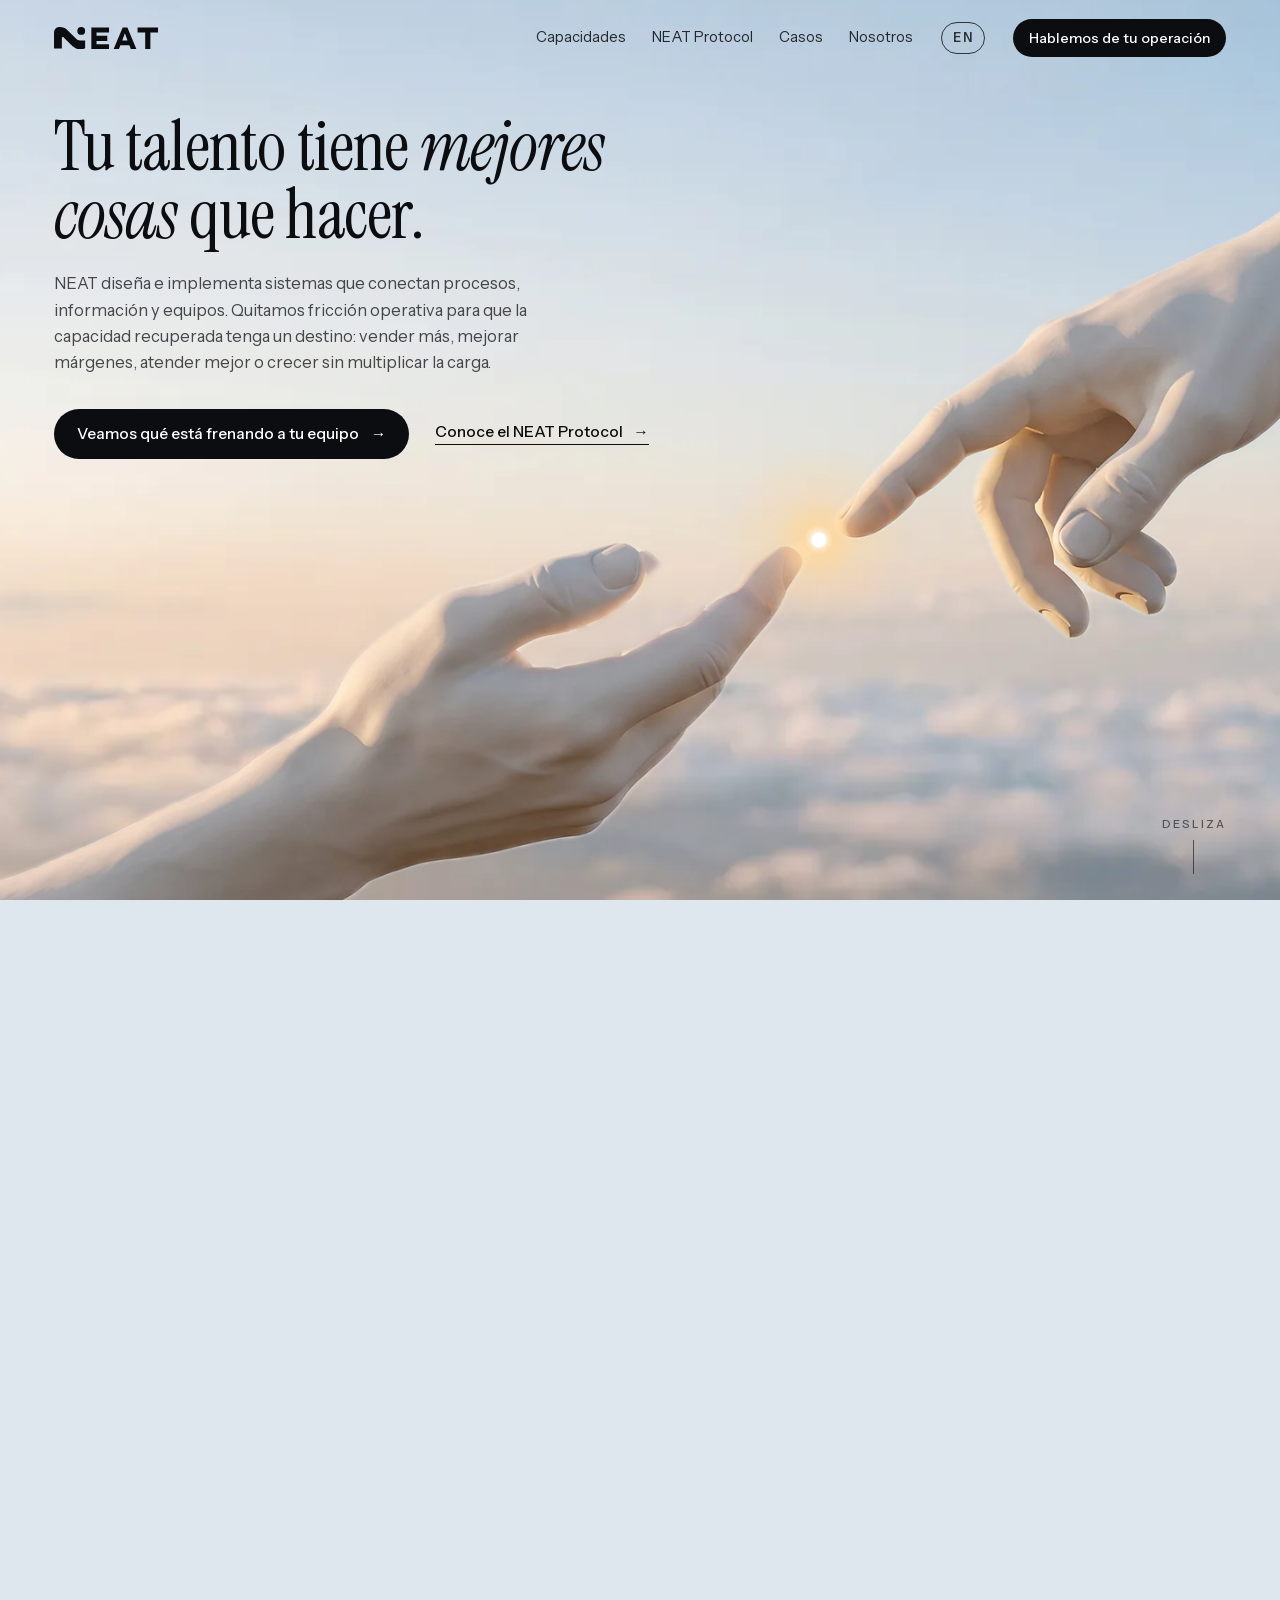
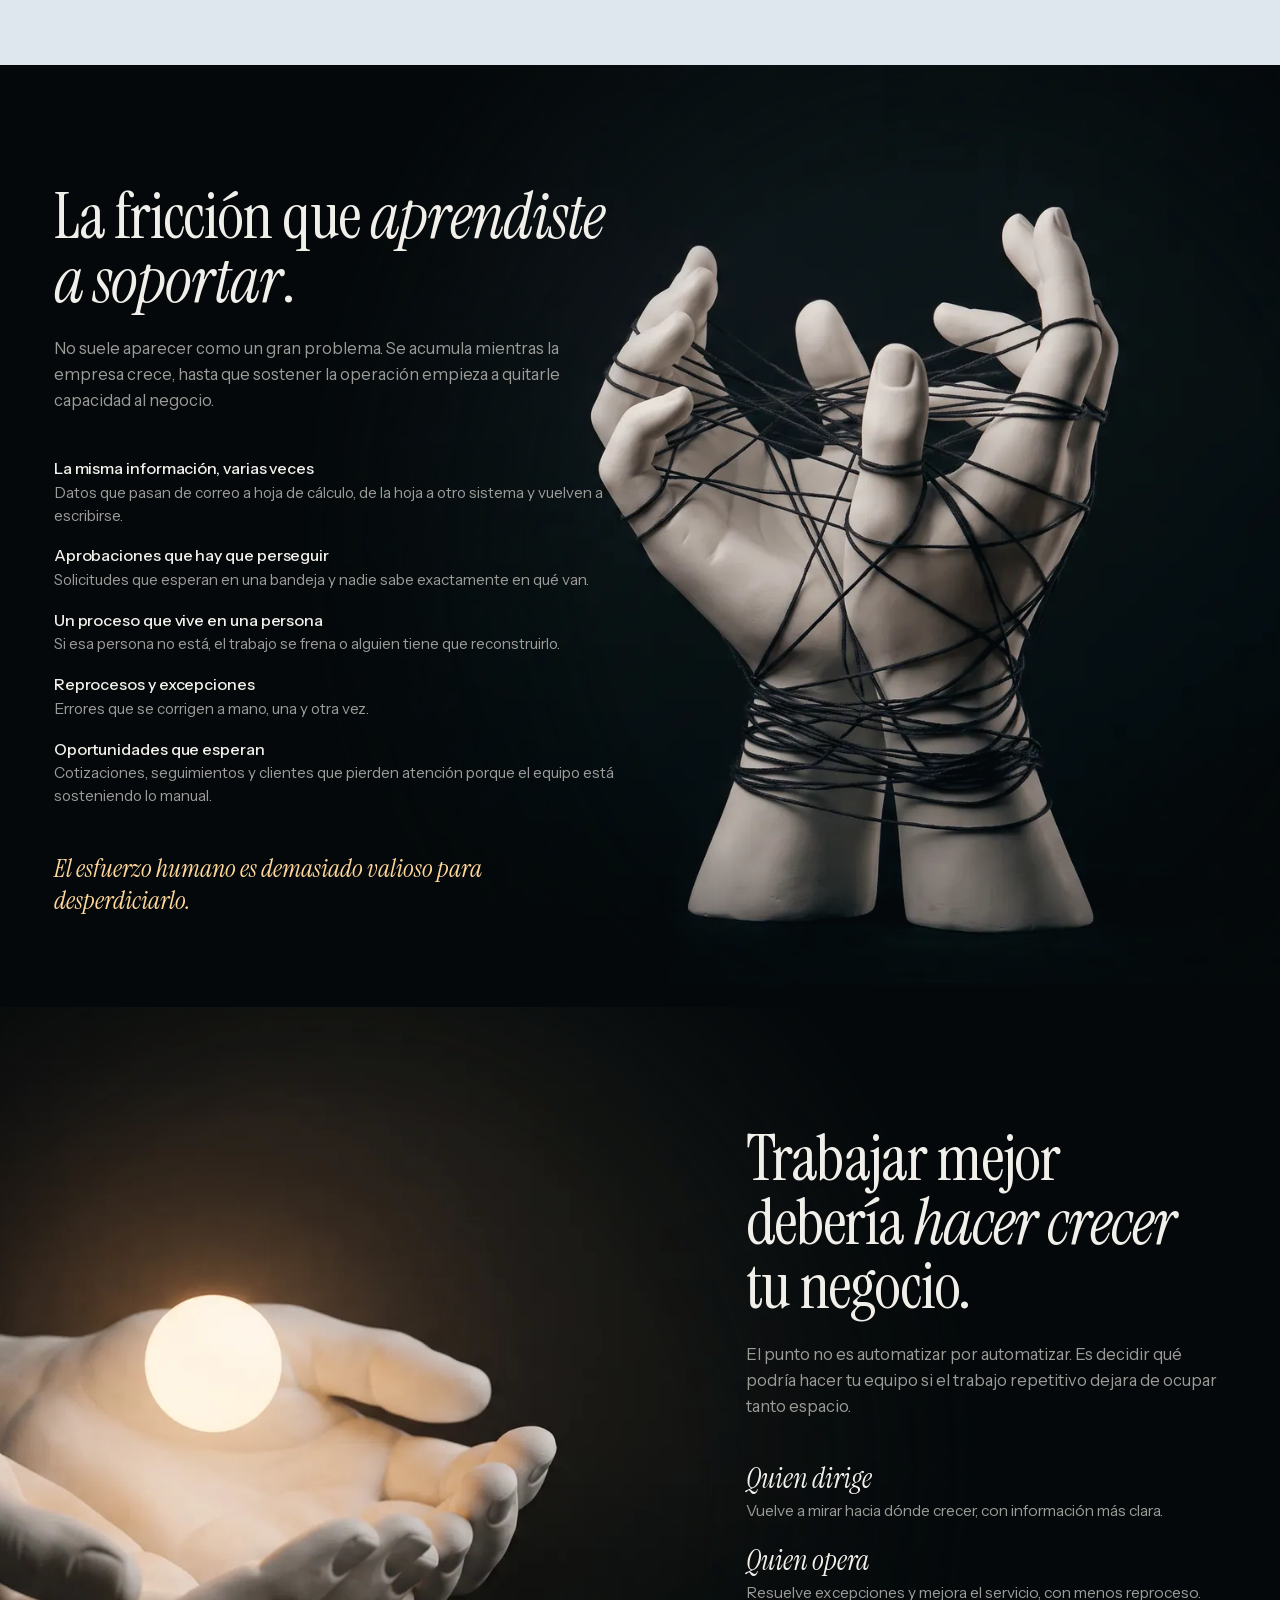
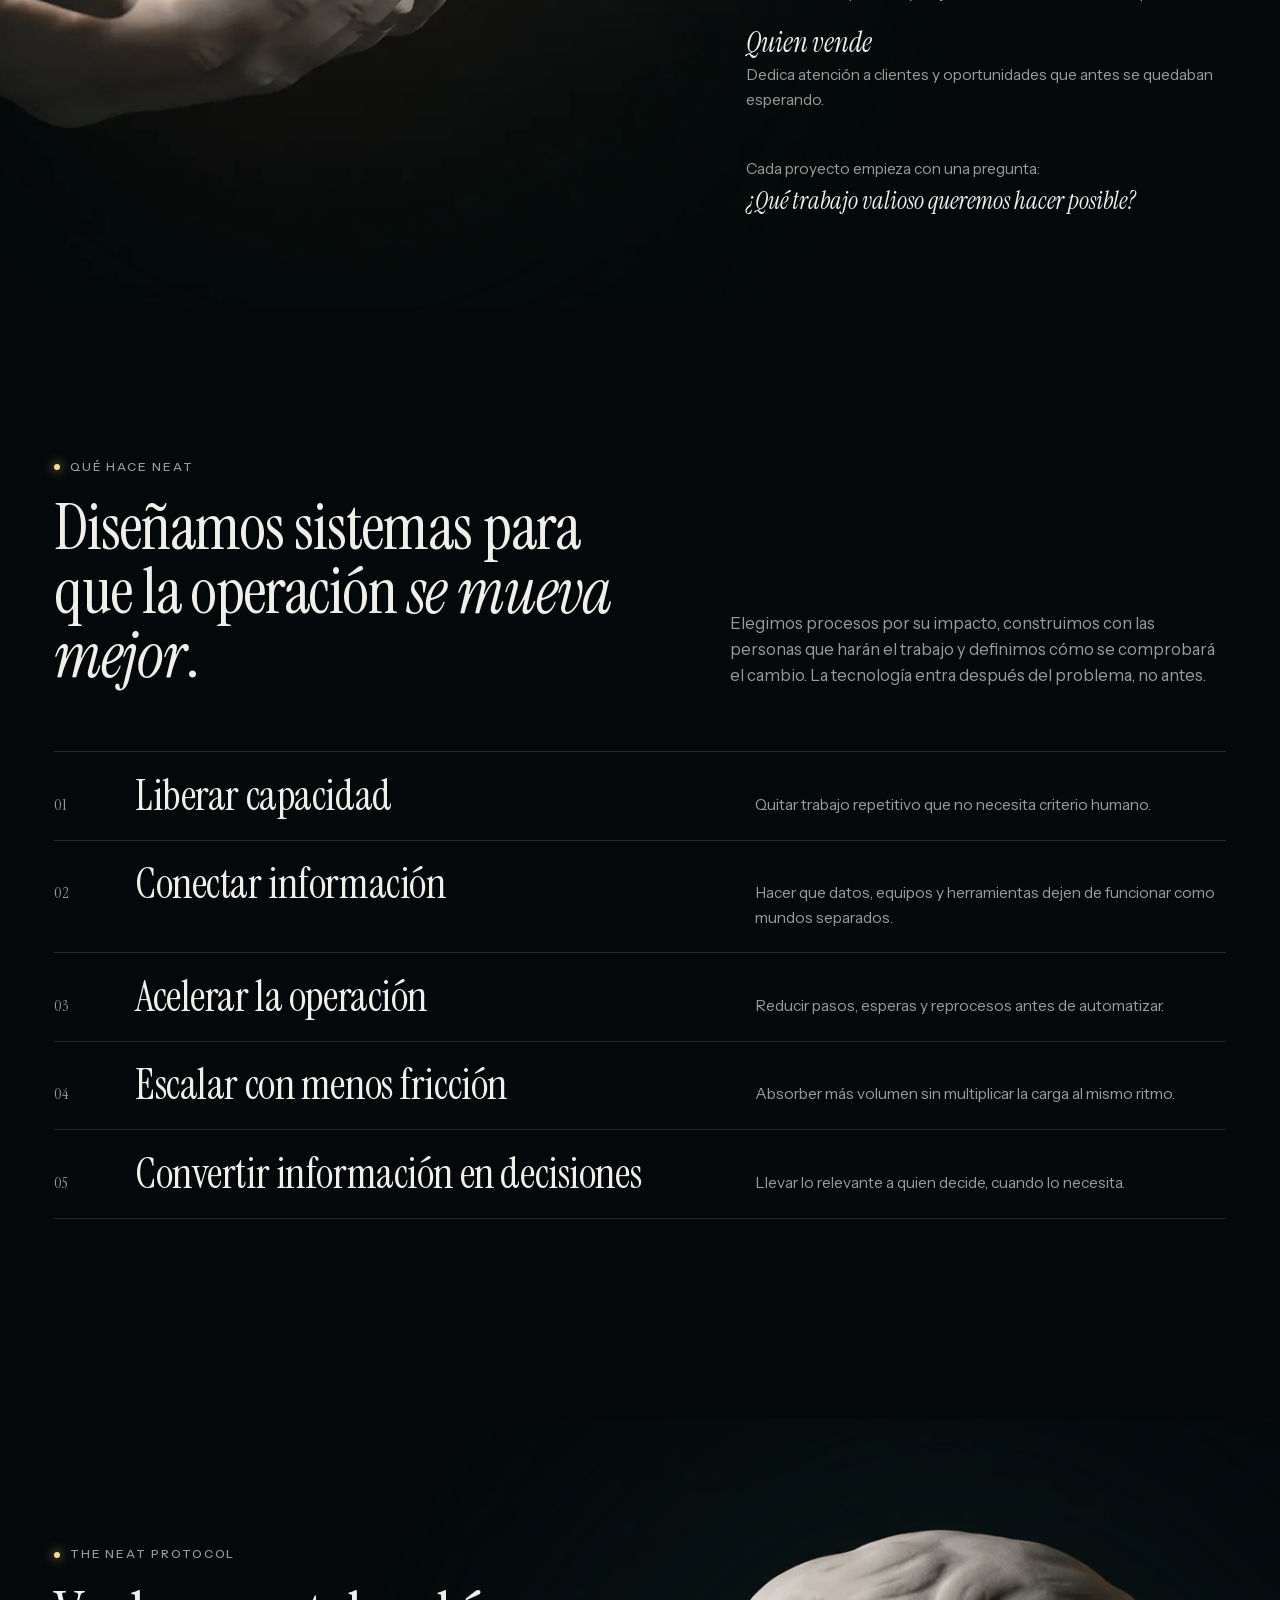
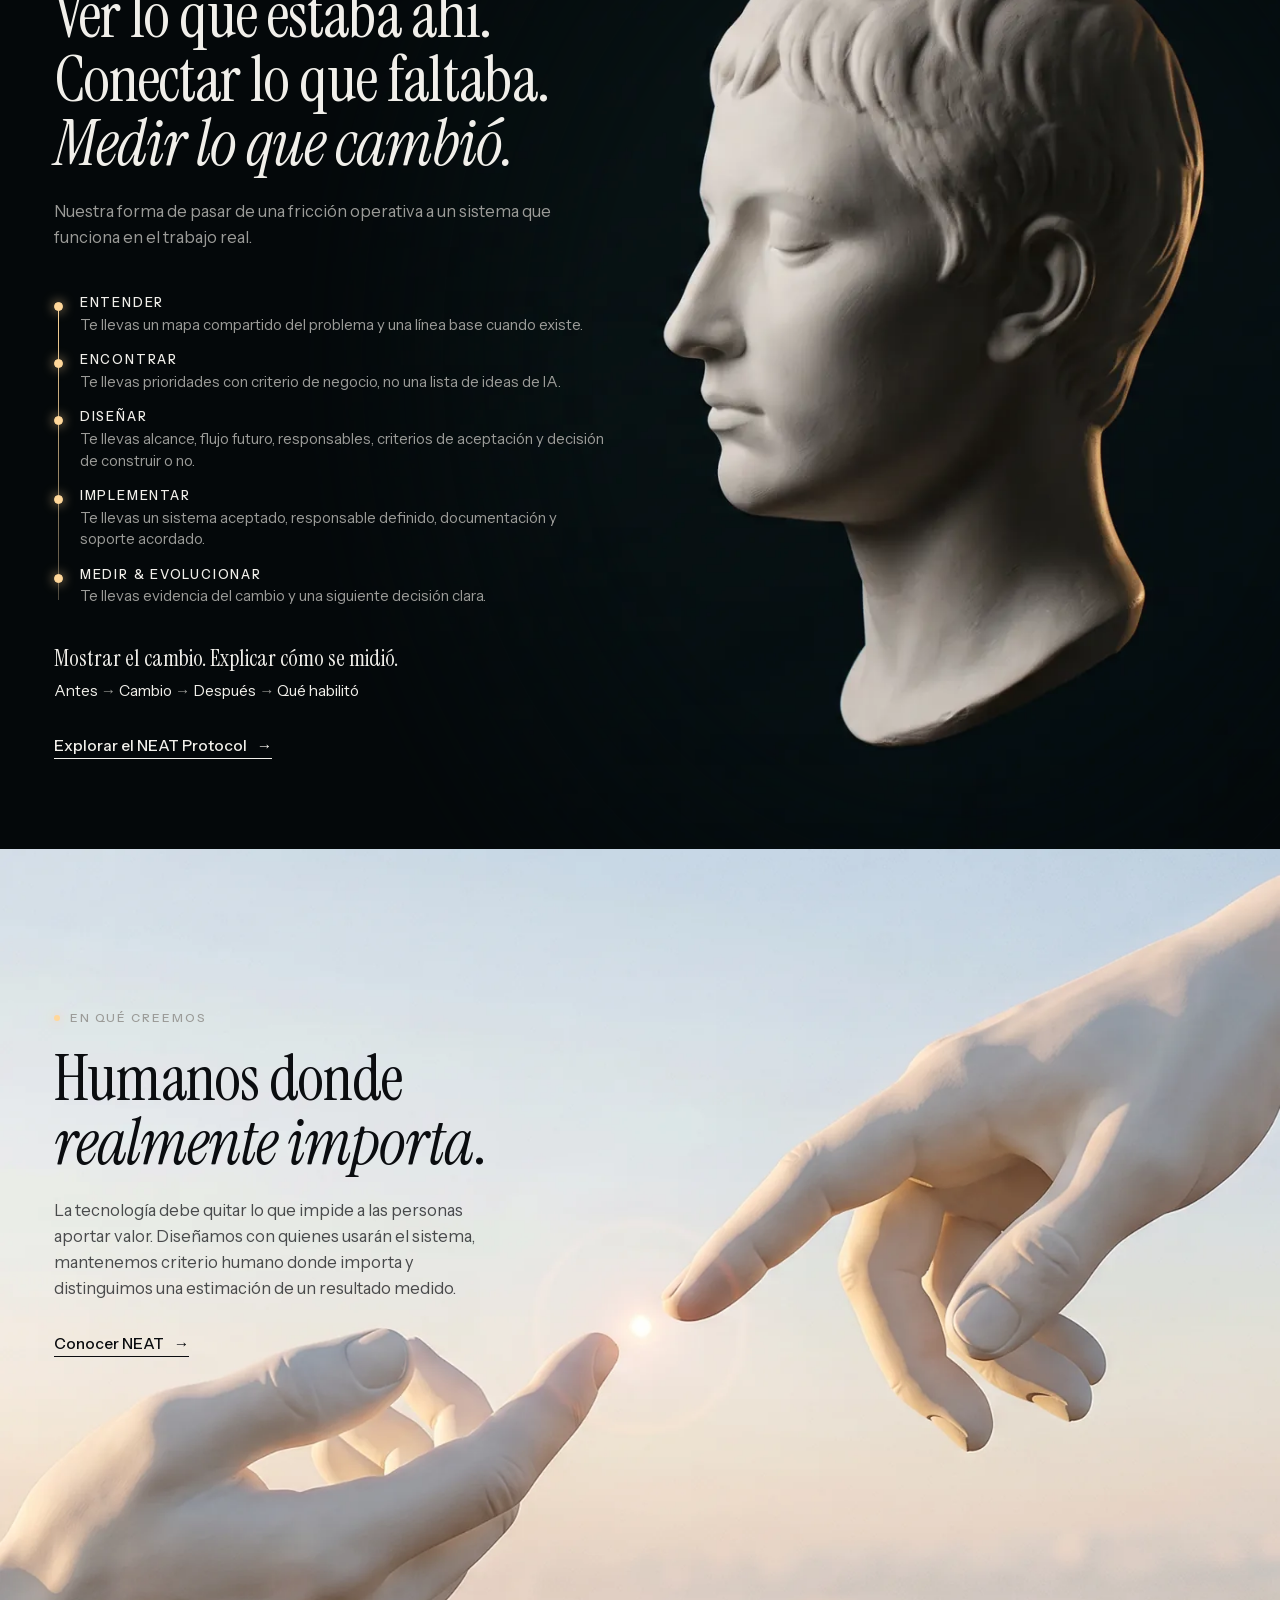
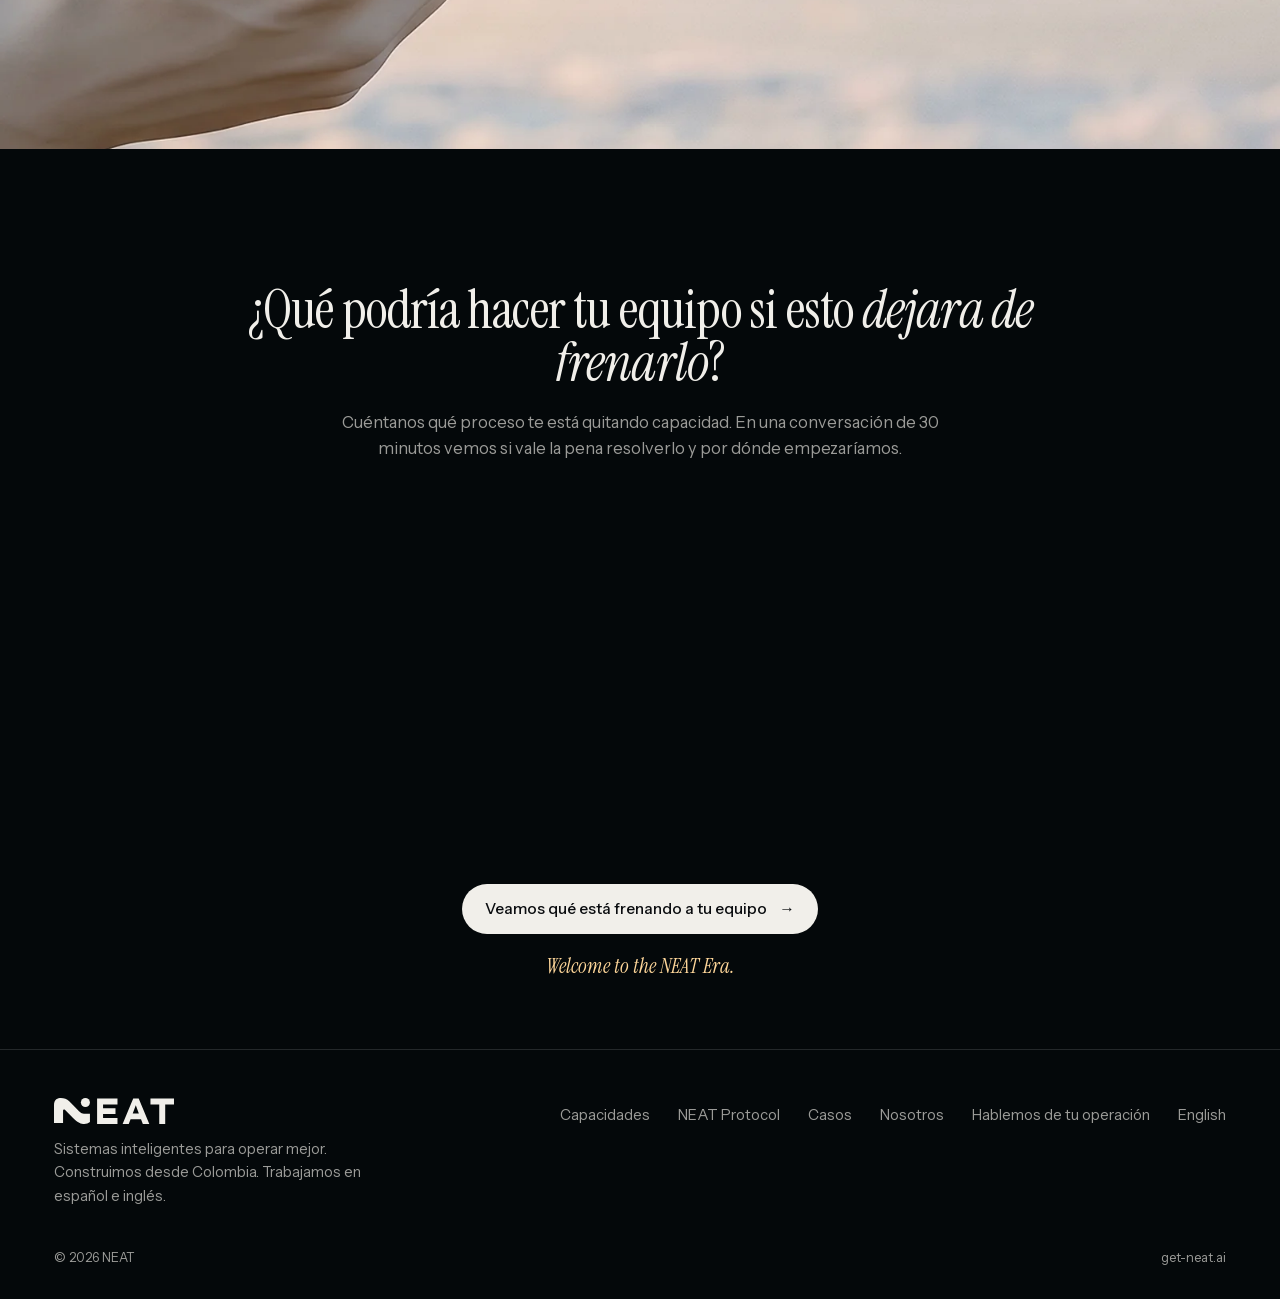
==== commit 4d995df4: "Carga más rápida: letras dentro del sitio e imágenes del inicio primero" ====
--- a/index.html
+++ b/index.html
@@ -17,9 +17,12 @@
 <meta property="og:url" content="https://jeandelamarkm-ui.github.io/neat-web/">
 <meta name="twitter:card" content="summary_large_image">
 <link rel="icon" href="data:image/svg+xml,%3Csvg xmlns='http://www.w3.org/2000/svg' viewBox='0 0 64 64'%3E%3Crect width='64' height='64' rx='14' fill='%230b0d10'/%3E%3Cg transform='translate(12.5 15.5) scale(.17)' fill='white'%3E%3Cpath d='M230.60%20162.00L230.60%20108.00C175.31%20108.00%20178.39%20109.39%20152.75%2083.75L97.68%2028.68C82.83%2013.83%2064.74%207.32%2043.74%207.32C25.28%207.32%200.00%2015.00%200.00%2053.91L0.00%20167.50L58.10%20167.50L58.10%2088.17C58.10%2081.93%2065.64%2078.81%2070.05%2083.22L120.60%20133.77C153.43%20166.59%20173.94%20174.00%20194.34%20174.00C207.91%20174.00%20220.86%20169.54%20230.60%20162.00Z'/%3E%3Ccircle cx='201.55' cy='36.37' r='29.05'/%3E%3C/g%3E%3C/svg%3E">
-<link rel="preconnect" href="https://fonts.googleapis.com">
-<link rel="preconnect" href="https://fonts.gstatic.com" crossorigin>
-<link rel="stylesheet" href="https://fonts.googleapis.com/css2?family=Instrument+Sans:wght@400;500;600&family=Instrument+Serif:ital@0;1&display=swap">
+<link rel="preload" href="assets/fuentes/instrument-sans.woff2" as="font" type="font/woff2" crossorigin>
+<link rel="preload" href="assets/fuentes/instrument-serif.woff2" as="font" type="font/woff2" crossorigin>
+<link rel="preload" href="assets/fuentes/instrument-serif-italic.woff2" as="font" type="font/woff2" crossorigin>
+<link rel="preload" as="image" href="assets/cielo-1200.webp" imagesrcset="assets/cielo-1200.webp 1x, assets/cielo-2400.webp 2x" fetchpriority="high">
+<link rel="preload" as="image" href="assets/mano-izq.webp" fetchpriority="high">
+<link rel="preload" as="image" href="assets/mano-der.webp" fetchpriority="high">
 <link rel="stylesheet" href="assets/neat.css">
 <script>document.documentElement.className += " js";setTimeout(function(){if(!window.__neat)document.documentElement.classList.remove("js")},4000);</script>
 </head>
@@ -42,8 +45,8 @@
     <div class="night"></div>
     <div class="stage">
       <svg class="mark" viewBox="0 17.3 724 156.7" aria-hidden="true"><g transform="translate(0 10.44) scale(.94)"><path d="M230.60 162.00L230.60 108.00C175.31 108.00 178.39 109.39 152.75 83.75L97.68 28.68C82.83 13.83 64.74 7.32 43.74 7.32C25.28 7.32 0.00 15.00 0.00 53.91L0.00 167.50L58.10 167.50L58.10 88.17C58.10 81.93 65.64 78.81 70.05 83.22L120.60 133.77C153.43 166.59 173.94 174.00 194.34 174.00C207.91 174.00 220.86 169.54 230.60 162.00Z"/></g><path d="M260 20H383V56H296V79H371V114H296V138H383V174H260Z"/><path fill-rule="evenodd" d="M414 174L478 20H511L575 174H536L525 145H462L451 174Z M475 111H512L493.5 61Z"/><path d="M582 20H724V56H671V174H635V56H582Z"/></svg>
-      <div class="hand hand-l"><img src="assets/mano-izq.webp" alt="" width="1098" height="627" decoding="async"></div>
-      <div class="hand hand-r"><img src="assets/mano-der.webp" alt="" width="1103" height="730" decoding="async"></div>
+      <div class="hand hand-l"><img src="assets/mano-izq.webp" alt="" width="1098" height="627" decoding="async" fetchpriority="high"></div>
+      <div class="hand hand-r"><img src="assets/mano-der.webp" alt="" width="1103" height="730" decoding="async" fetchpriority="high"></div>
       <div class="spark" aria-hidden="true"><div class="glow"><i></i></div><div class="core"></div></div>
     </div>
     <div class="hero-copy">
--- a/assets/neat.css
+++ b/assets/neat.css
@@ -1,4 +1,8 @@
 /* NEAT · estilos del sitio */
+/* Letras servidas desde el propio sitio (Instrument Sans y Serif, licencia SIL OFL 1.1, ver fuentes/OFL.txt) */
+@font-face { font-family: "Instrument Sans"; font-style: normal; font-weight: 400 700; font-display: swap; src: url("fuentes/instrument-sans.woff2") format("woff2"); }
+@font-face { font-family: "Instrument Serif"; font-style: normal; font-weight: 400; font-display: swap; src: url("fuentes/instrument-serif.woff2") format("woff2"); }
+@font-face { font-family: "Instrument Serif"; font-style: italic; font-weight: 400; font-display: swap; src: url("fuentes/instrument-serif-italic.woff2") format("woff2"); }
 :root {
   --ink: #0b0d10;
   --night: #04080a;
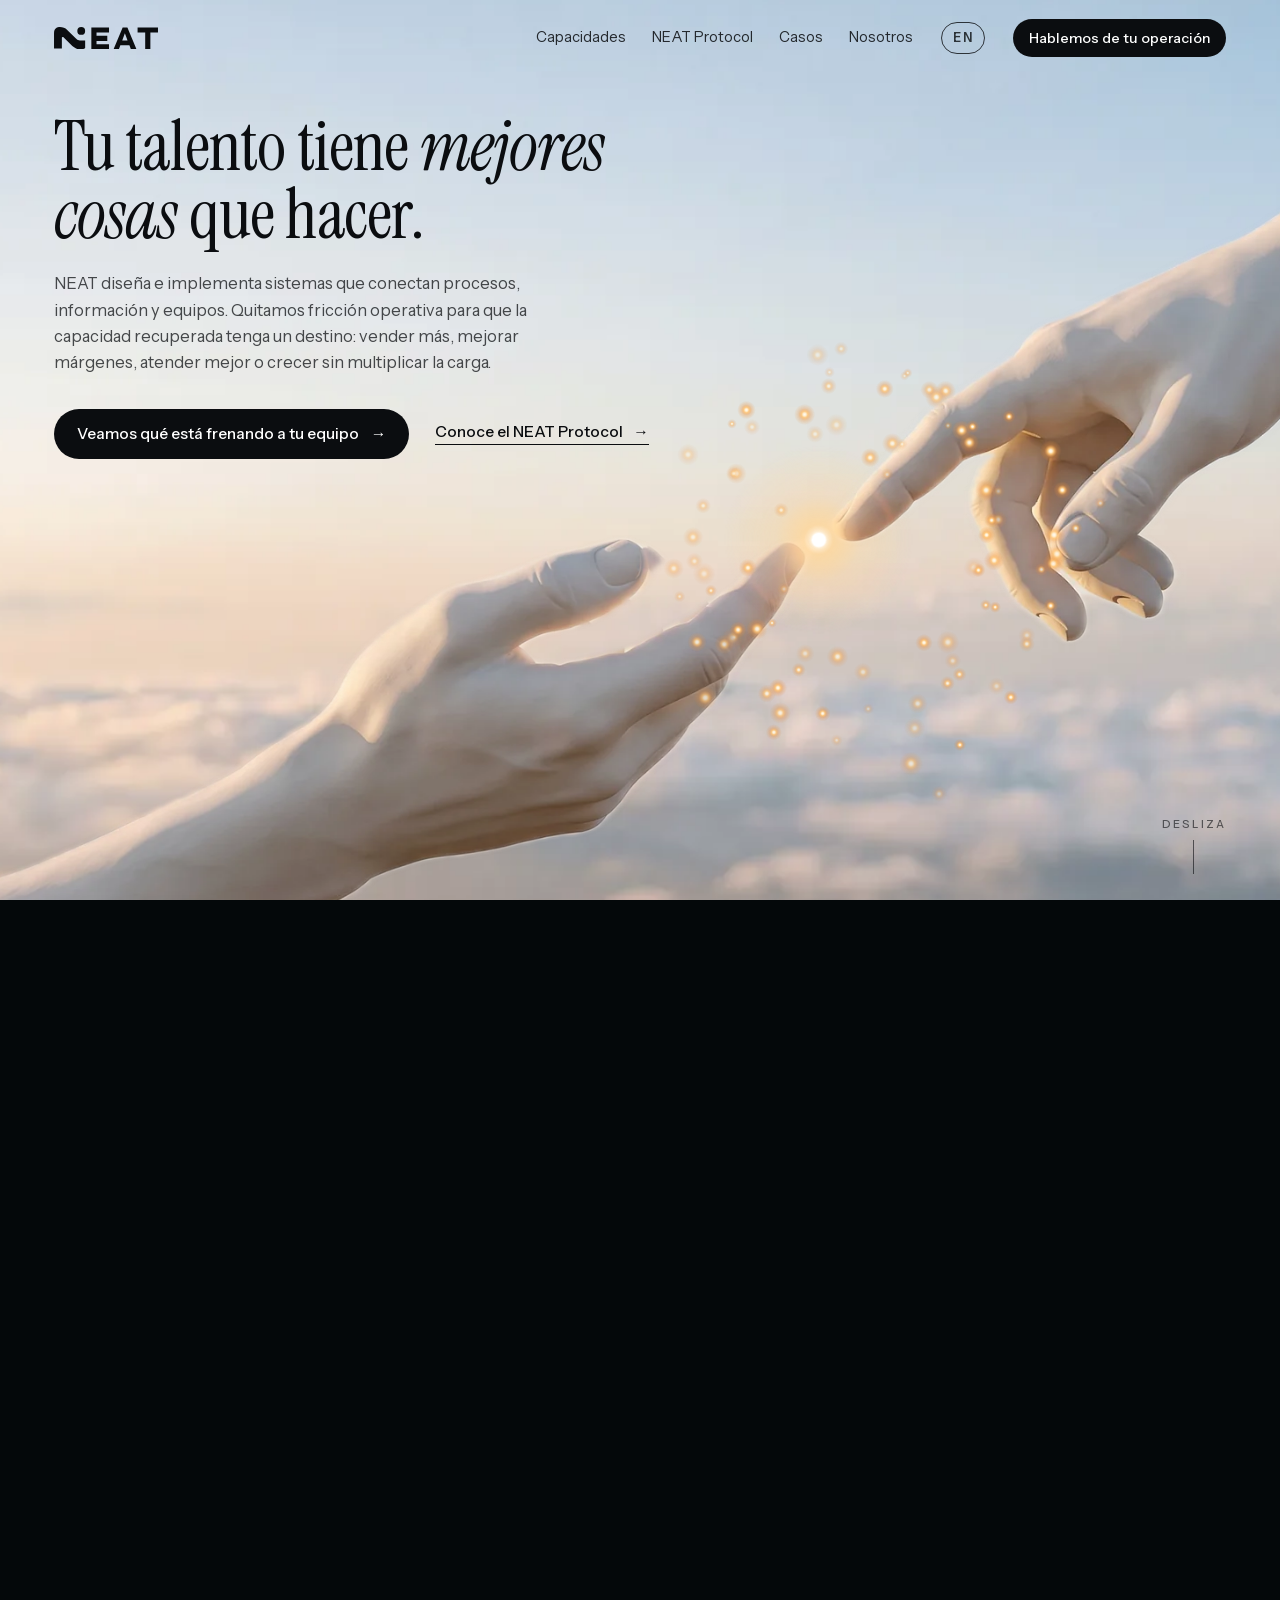
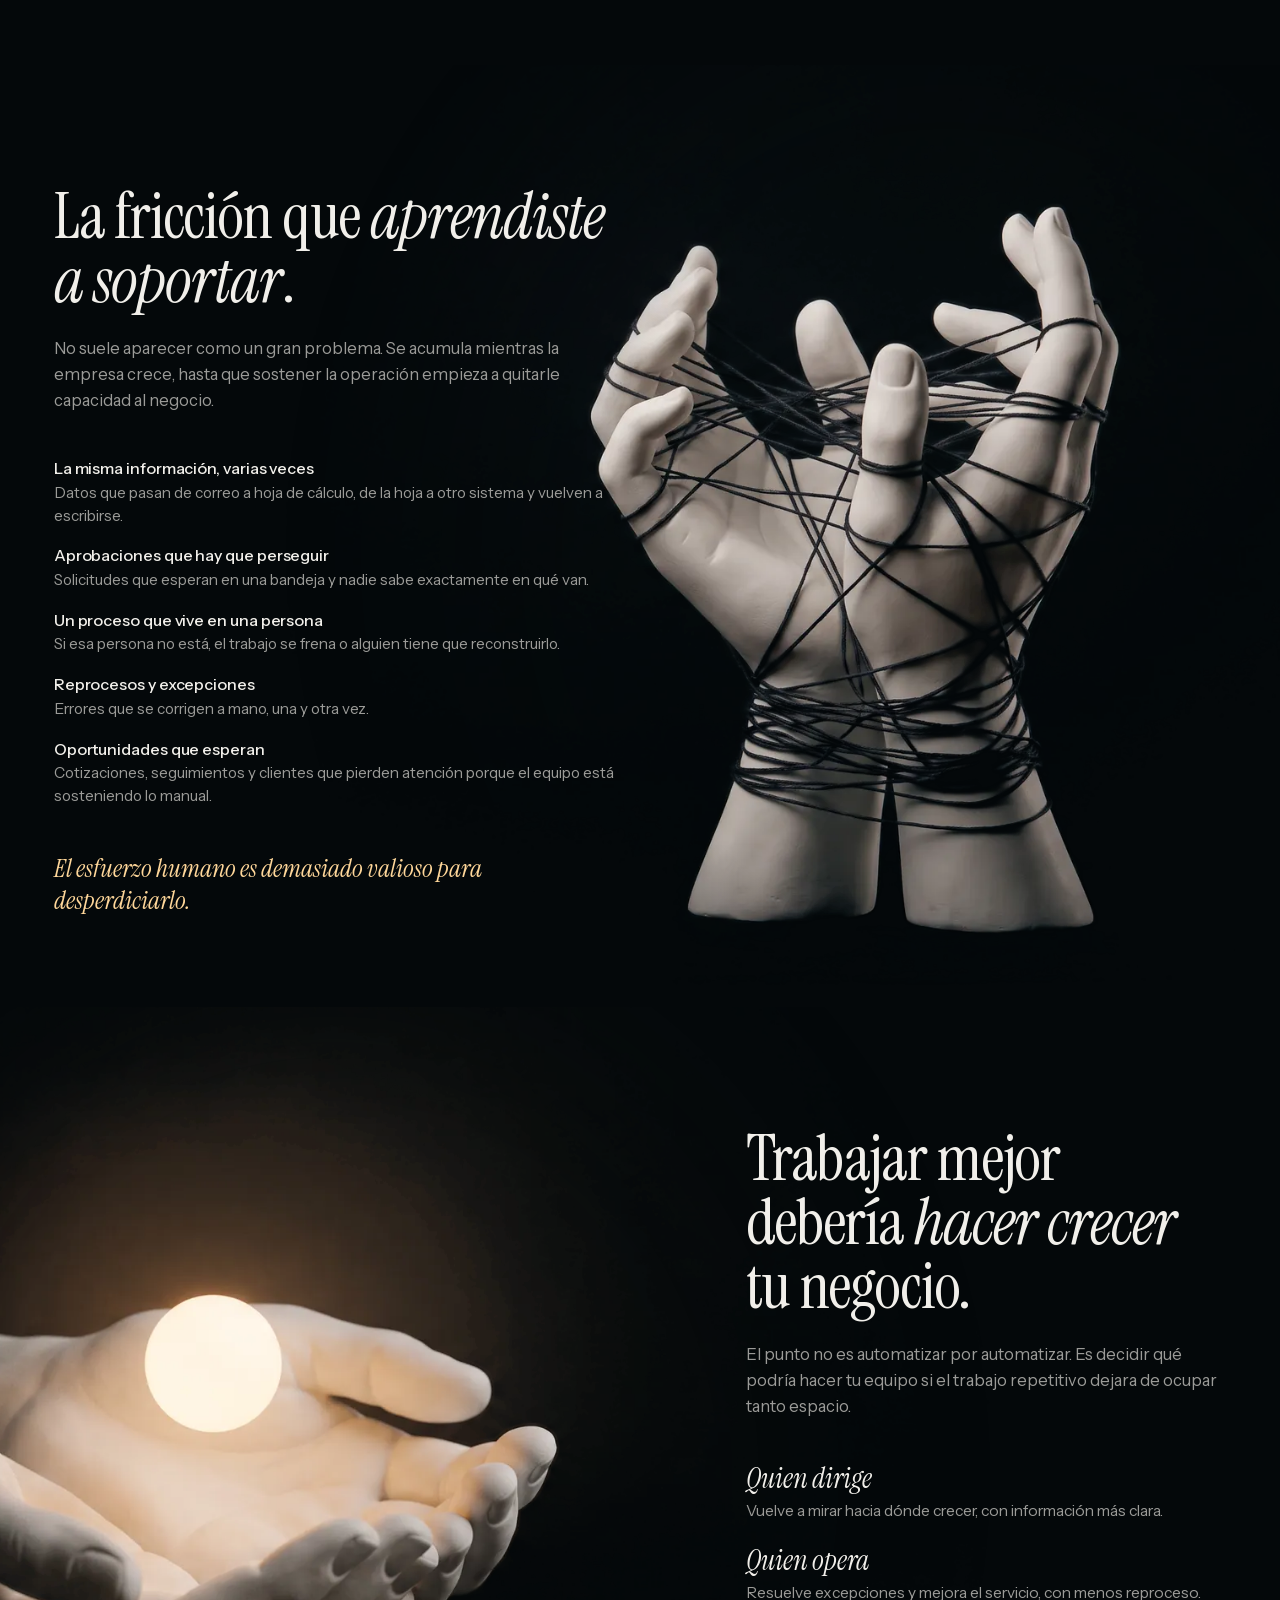
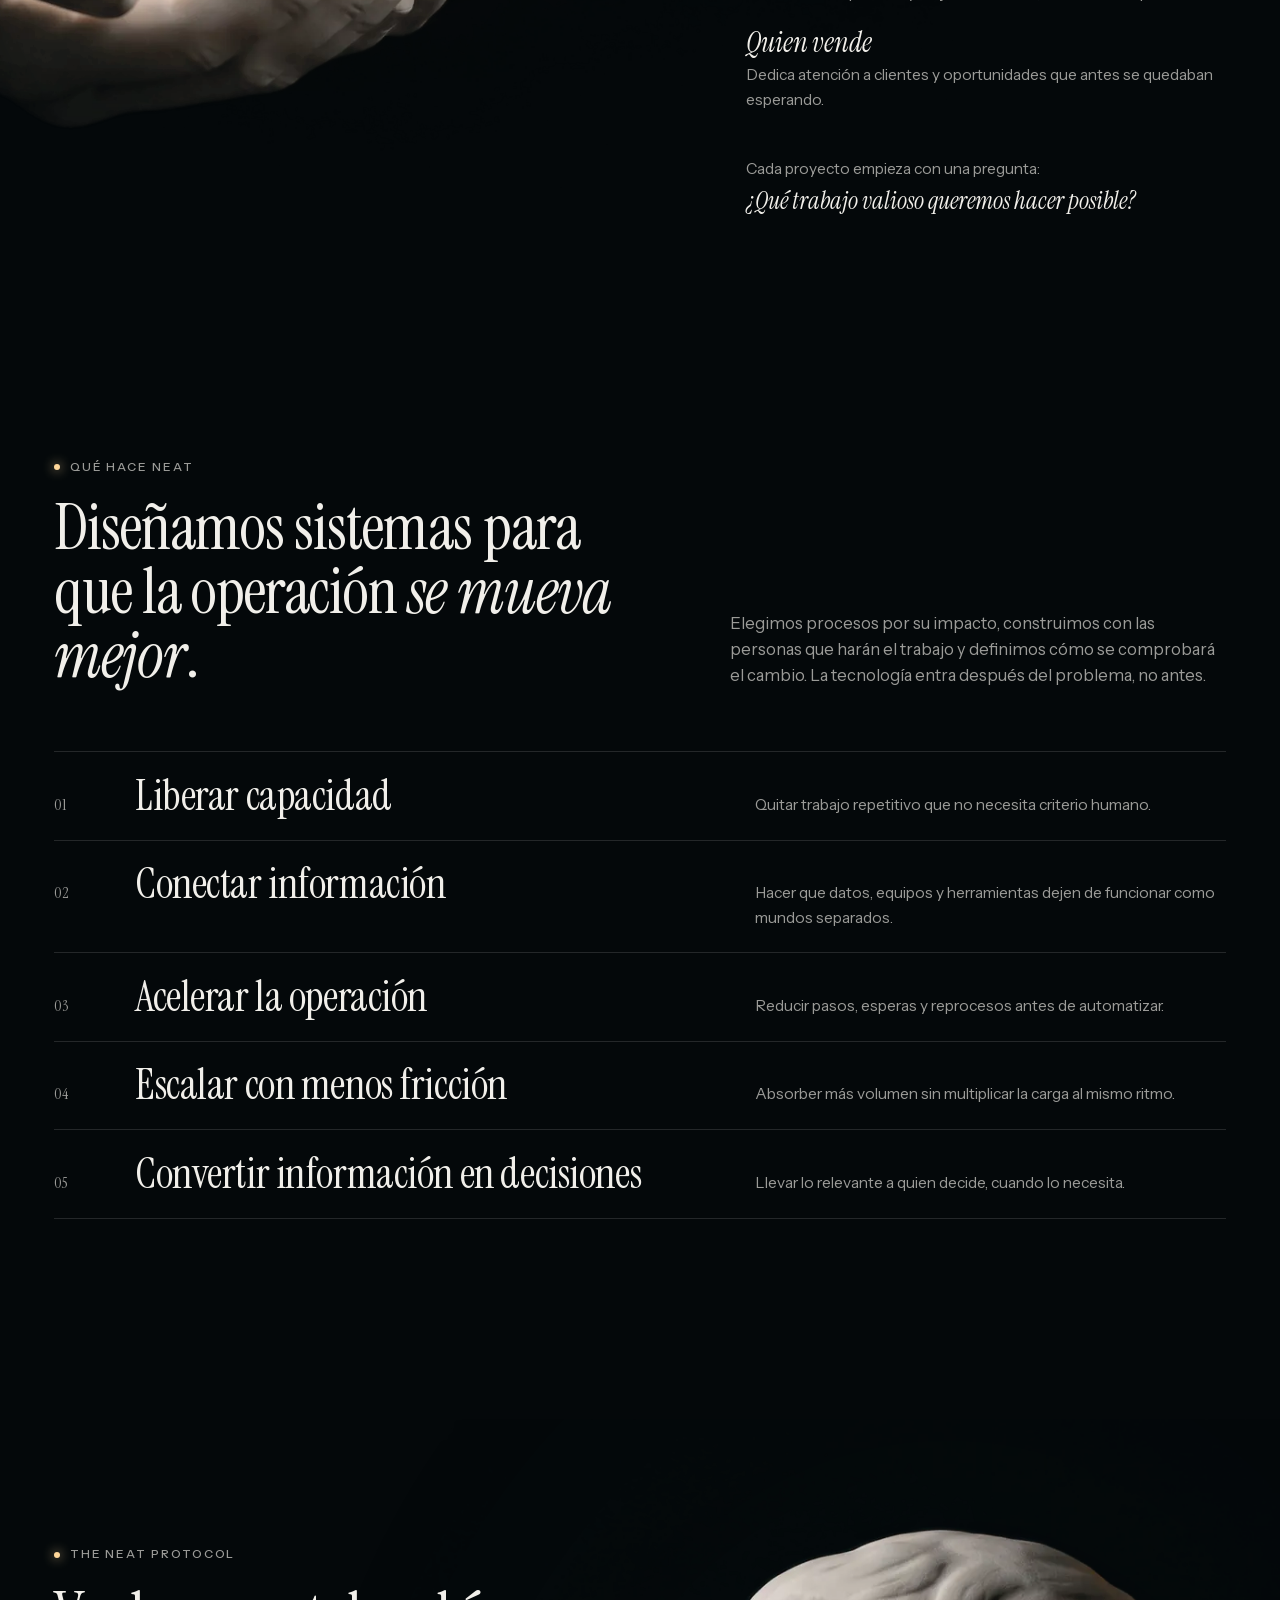
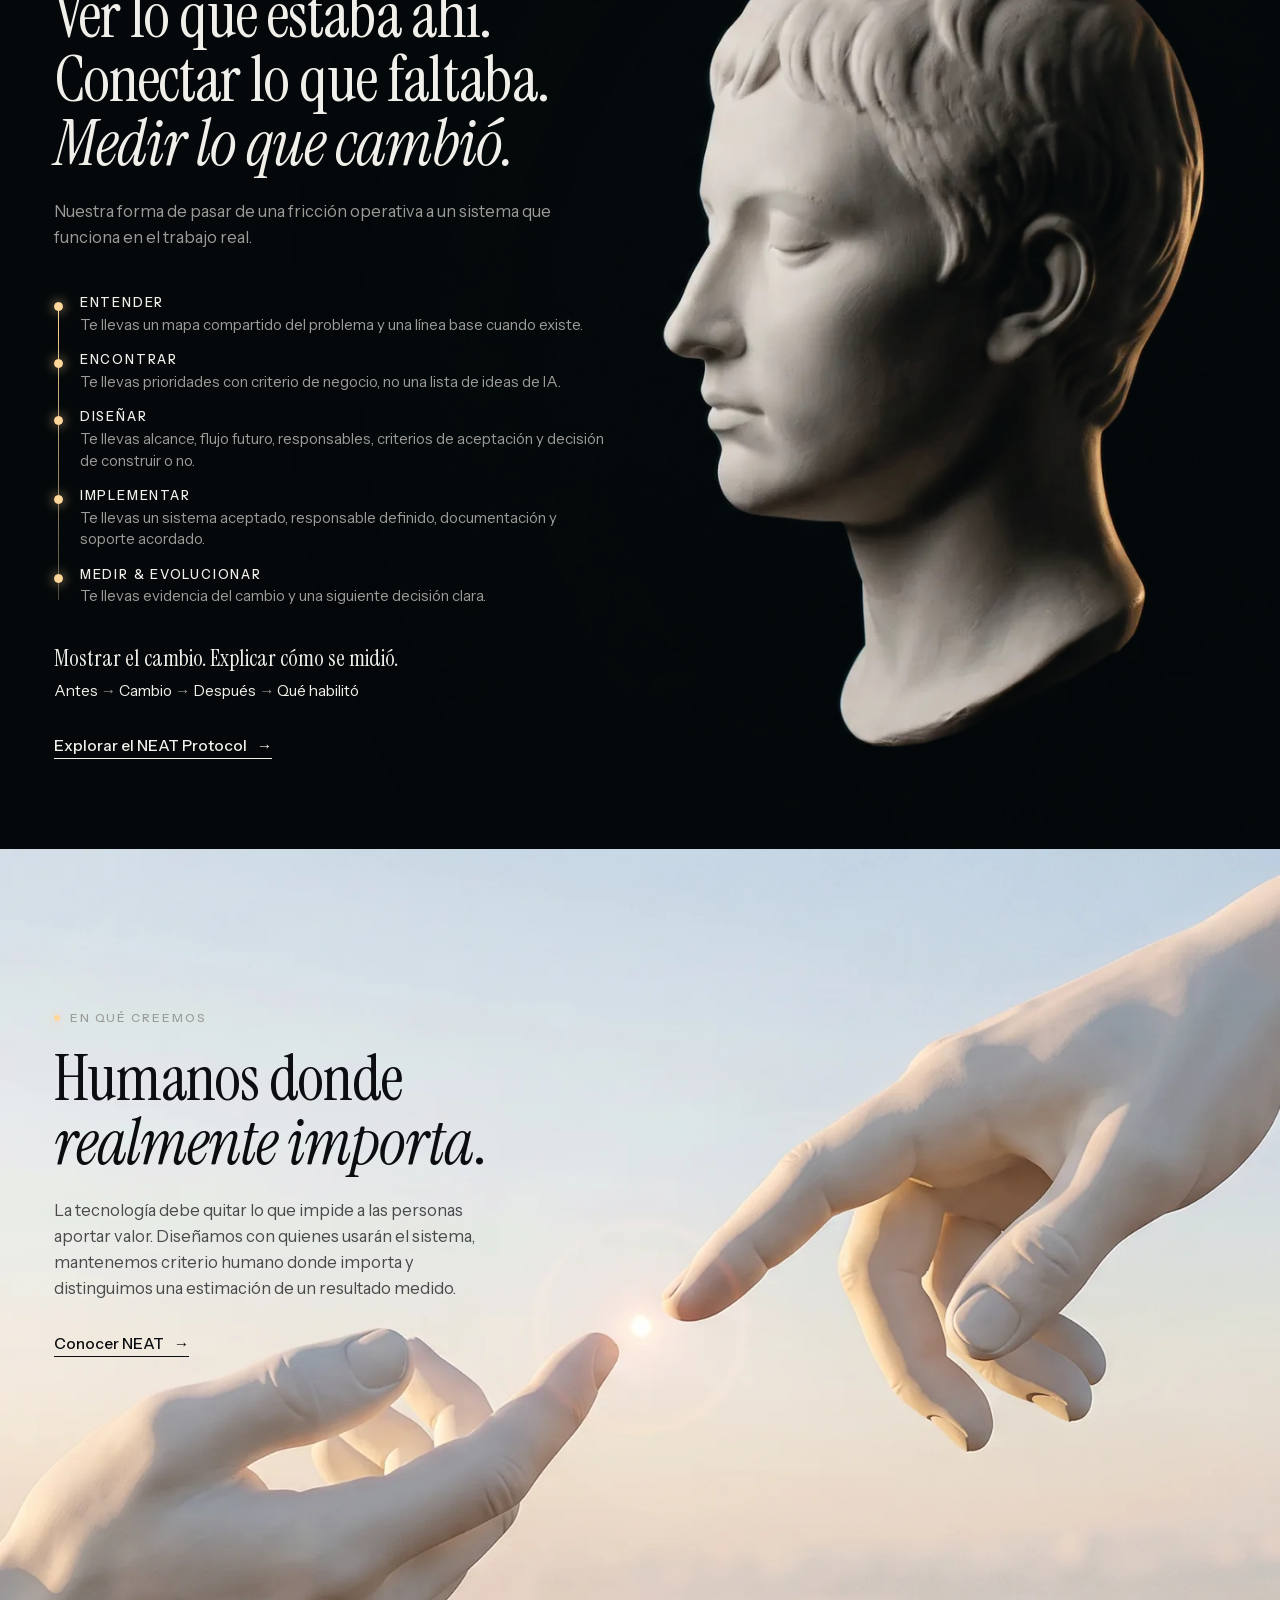
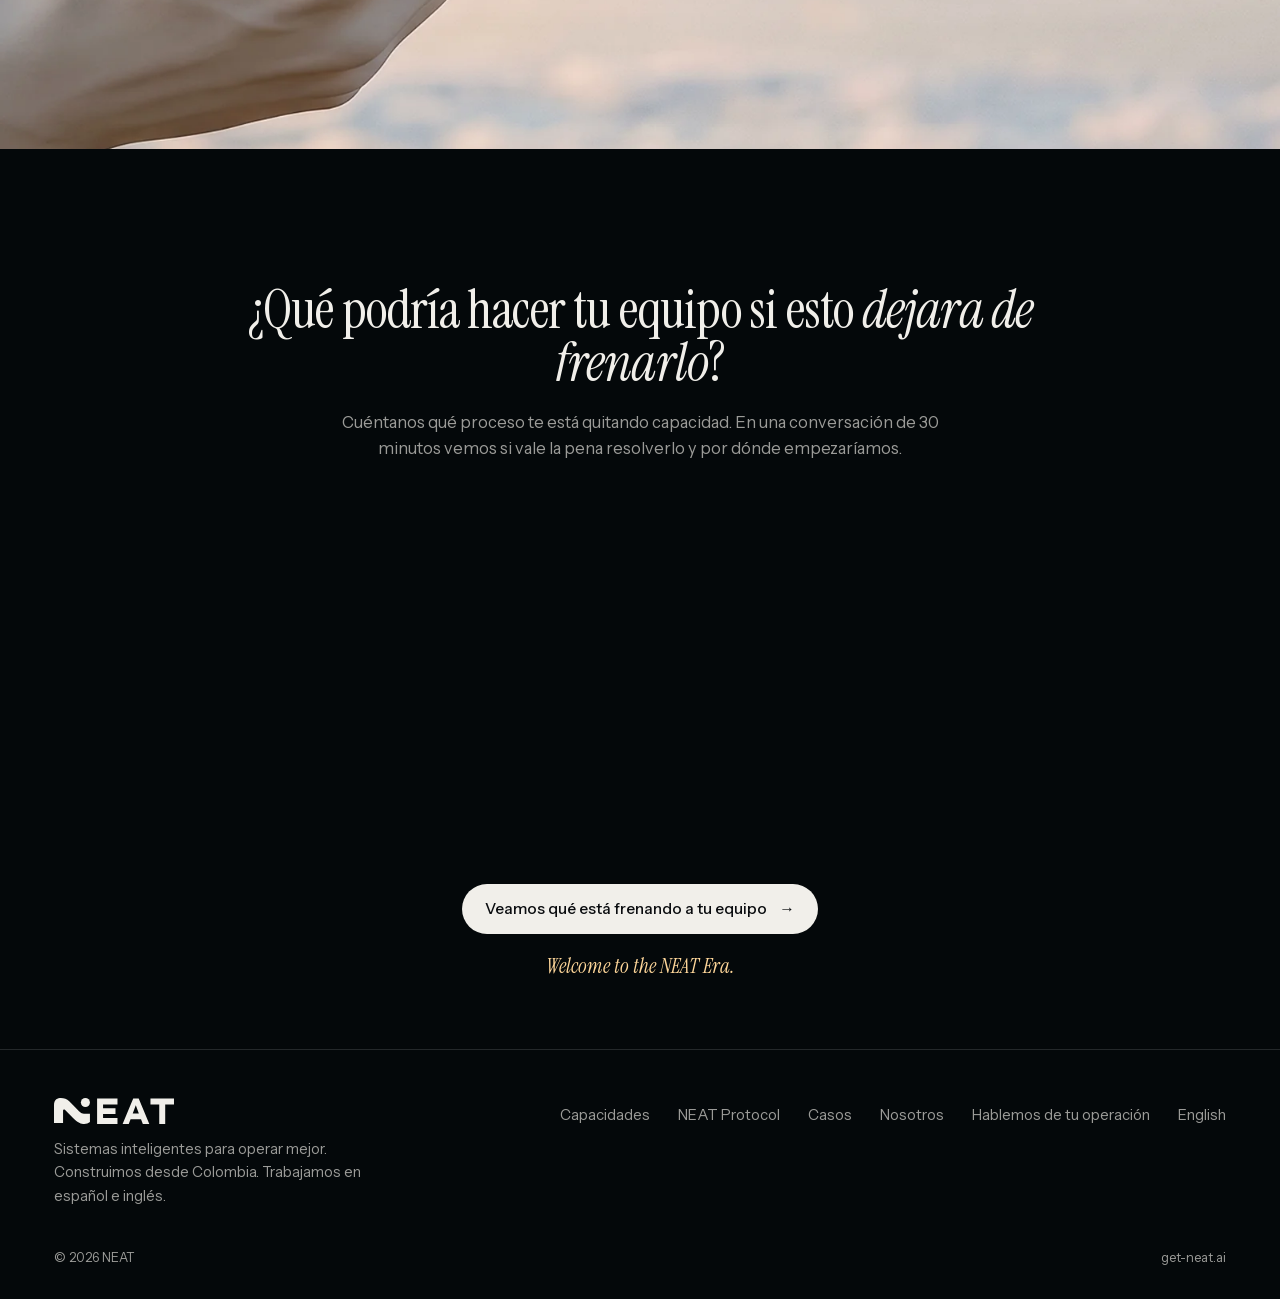
==== commit 72388298: "Inicio: enjambre de luz alrededor de los dedos y estrellas al caer la noche" ====
--- a/index.html
+++ b/index.html
@@ -49,6 +49,7 @@
       <div class="hand hand-r"><img src="assets/mano-der.webp" alt="" width="1103" height="730" decoding="async" fetchpriority="high"></div>
       <div class="spark" aria-hidden="true"><div class="glow"><i></i></div><div class="core"></div></div>
     </div>
+    <canvas class="swarm" aria-hidden="true"></canvas>
     <div class="hero-copy">
       <div class="wrap">
         <h1 class="display">Tu talento tiene <em>mejores cosas</em> que hacer.</h1>
--- a/assets/neat.css
+++ b/assets/neat.css
@@ -142,10 +142,10 @@
 .menu-open .head::before { opacity: 0; }
 
 /* ---------- héroe de las manos ---------- */
-.hero { position: relative; height: 185vh; height: 185svh; background: #dfe7ee; }
-.hero-pin { position: sticky; top: 0; height: 100vh; height: 100svh; height: 100dvh; overflow: hidden; background: #dfe7ee; }
+.hero { position: relative; height: 185vh; height: 185svh; } /* sin fondo propio: de noche se ve el polvo de luz de detrás */
+.hero-pin { position: sticky; top: 0; height: 100vh; height: 100svh; height: 100dvh; overflow: hidden; }
 .sky { position: absolute; inset: -2%; background: #dfe7ee center 40% / cover no-repeat; will-change: transform; }
-.night { position: absolute; inset: 0; background: radial-gradient(120% 90% at 50% 46%, #16130f 0%, var(--night) 62%); opacity: 0; will-change: opacity; }
+.night { position: absolute; inset: 0; background: radial-gradient(62% 40% at 50% 44%, rgba(34, 27, 18, 0.85) 0%, rgba(4, 8, 10, 0) 100%); opacity: 0; will-change: opacity; }
 .stage {
   position: absolute; left: 64%; top: 60%;
   width: max(130vw, 215vh); width: max(130vw, 215svh);
@@ -203,7 +203,7 @@
 
 /* ---------- escenas: una frase, una escultura ---------- */
 .scene { min-height: 100vh; min-height: 100svh; display: flex; align-items: center; overflow: hidden; padding: 120px 0 90px; }
-.art { position: absolute; inset: 0; mix-blend-mode: lighten; will-change: transform; }
+.art { position: absolute; inset: 0; } /* el fondo de la imagen ya es transparente: sin mezcla de color */
 .art img { width: 100%; height: 100%; object-fit: cover; object-position: 78% 50%;
   -webkit-mask-image: radial-gradient(ellipse 52% 78% at 74% 52%, #000 52%, transparent 100%); mask-image: radial-gradient(ellipse 52% 78% at 74% 52%, #000 52%, transparent 100%); }
 .flip .art img { transform: scale(1) scaleX(-1); }
@@ -458,3 +458,13 @@
   .flip .art img { object-position: 0% 50%; }
   .flip .copy { max-width: 30rem; }
 }
+
+/* pantallas táctiles (iPhone, Android): sin desenfoque detrás de la barra, que cuesta al desplazarse */
+@media (hover: none) {
+  .head::before { -webkit-backdrop-filter: none; backdrop-filter: none; background: rgba(6, 8, 11, 0.93); }
+}
+
+/* enjambre de luz alrededor de los dedos (inicio) */
+.swarm { position: absolute; inset: 0; width: 100%; height: 100%; pointer-events: none; opacity: 0; transition: opacity 1.2s var(--ease); }
+.swarm.on { opacity: 1; }
+@media (prefers-reduced-motion: reduce) { .swarm { display: none; } }
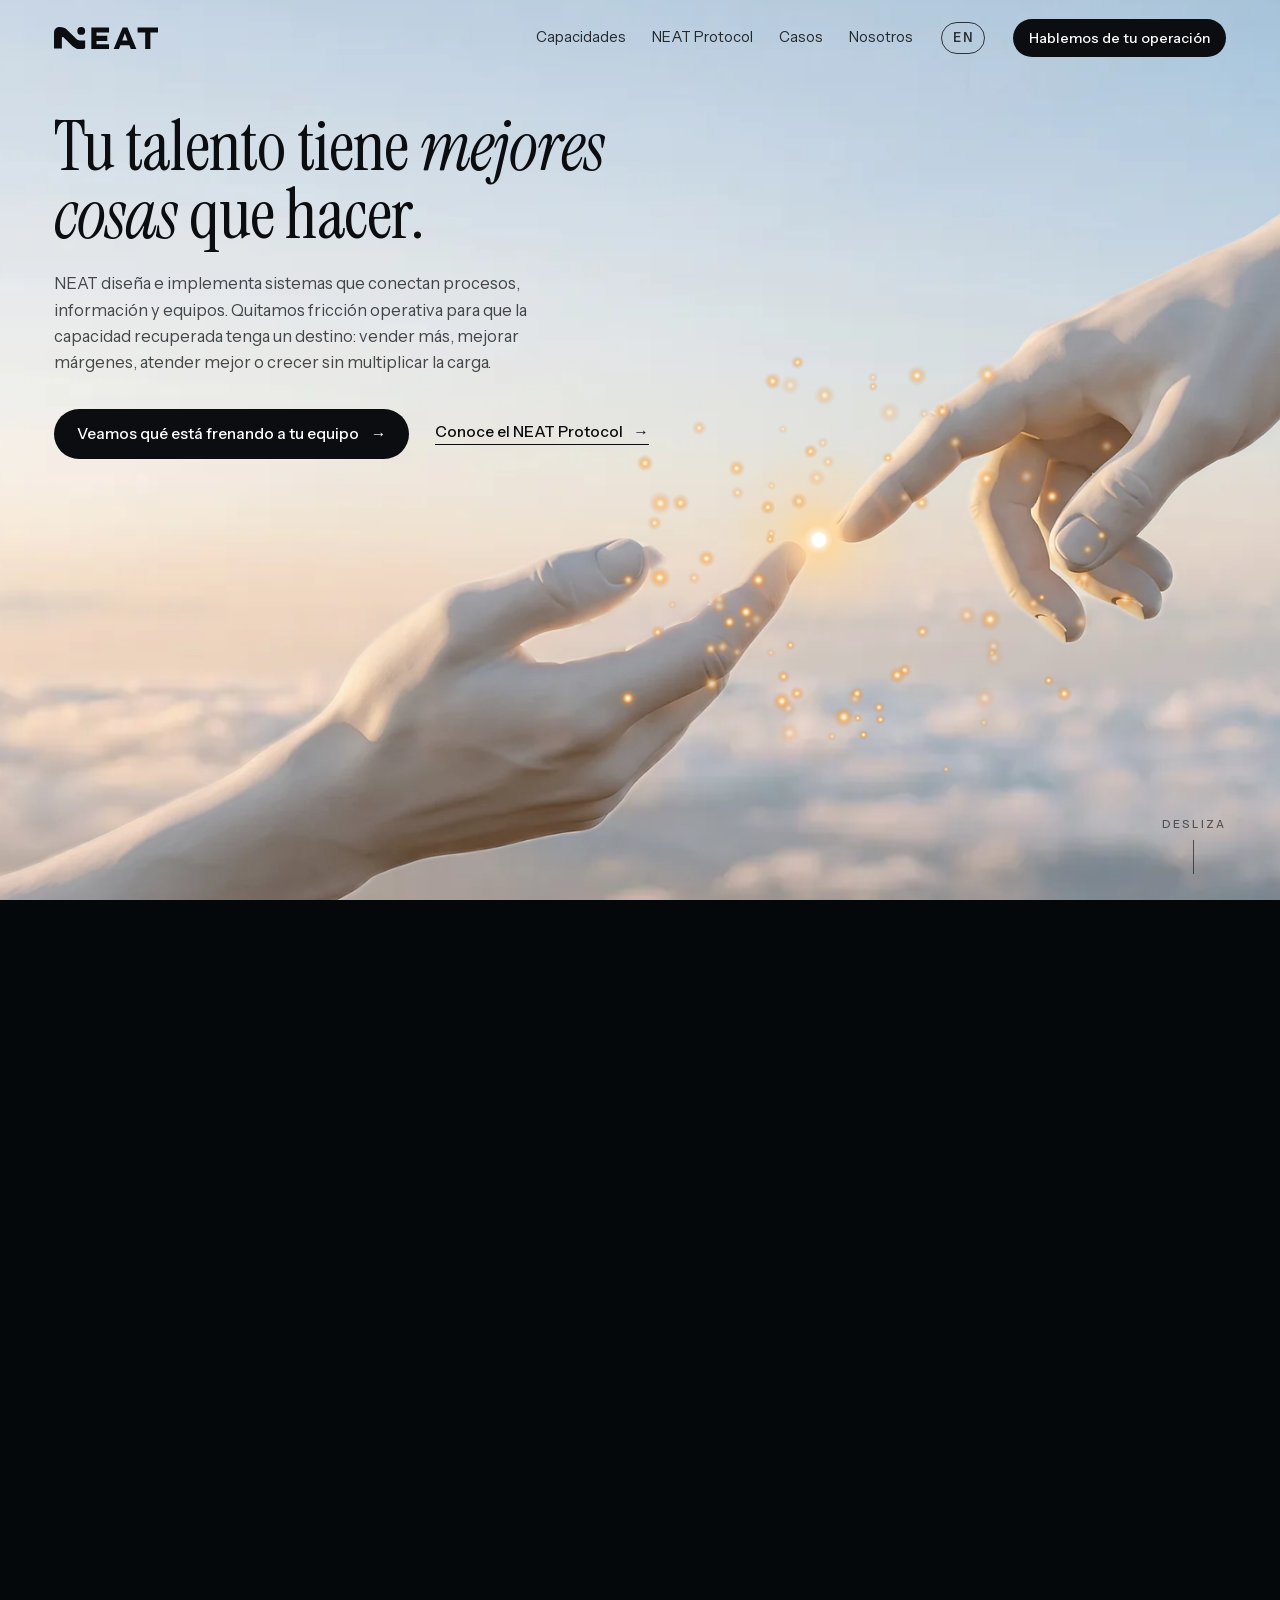
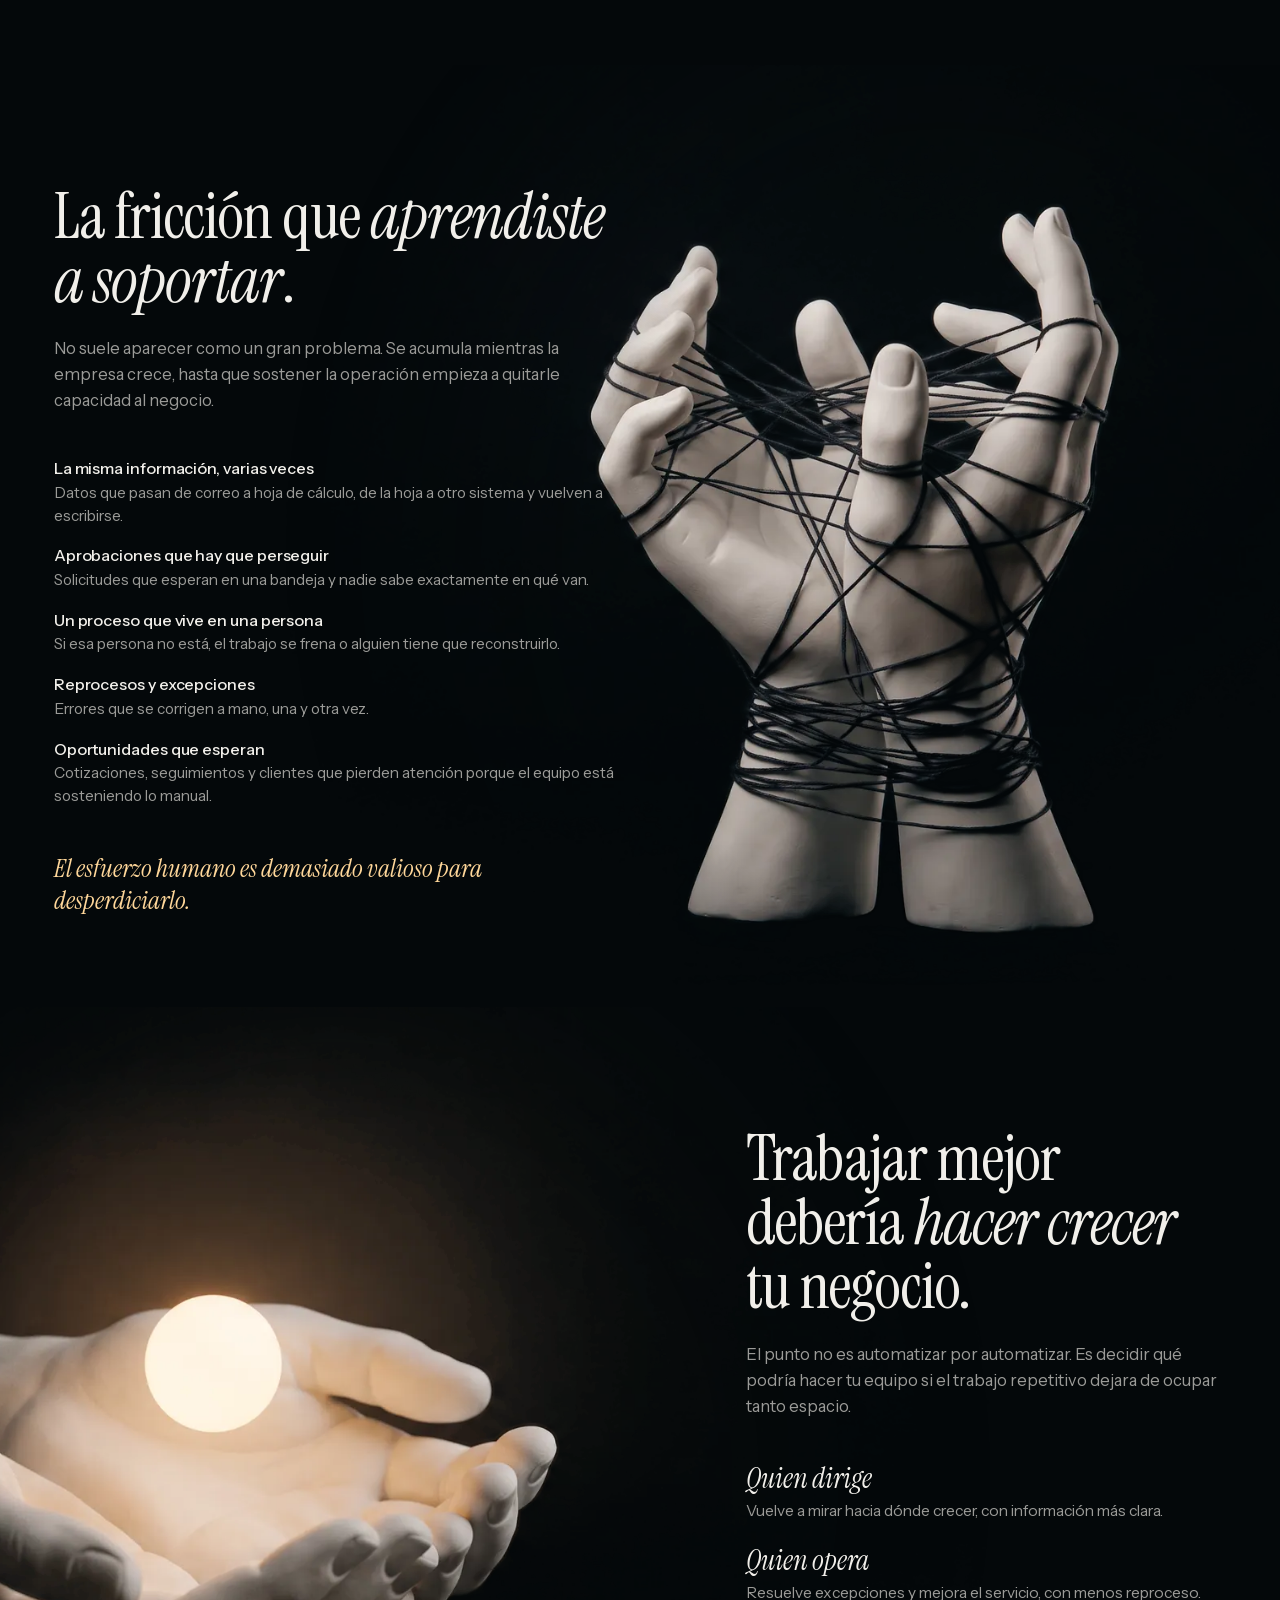
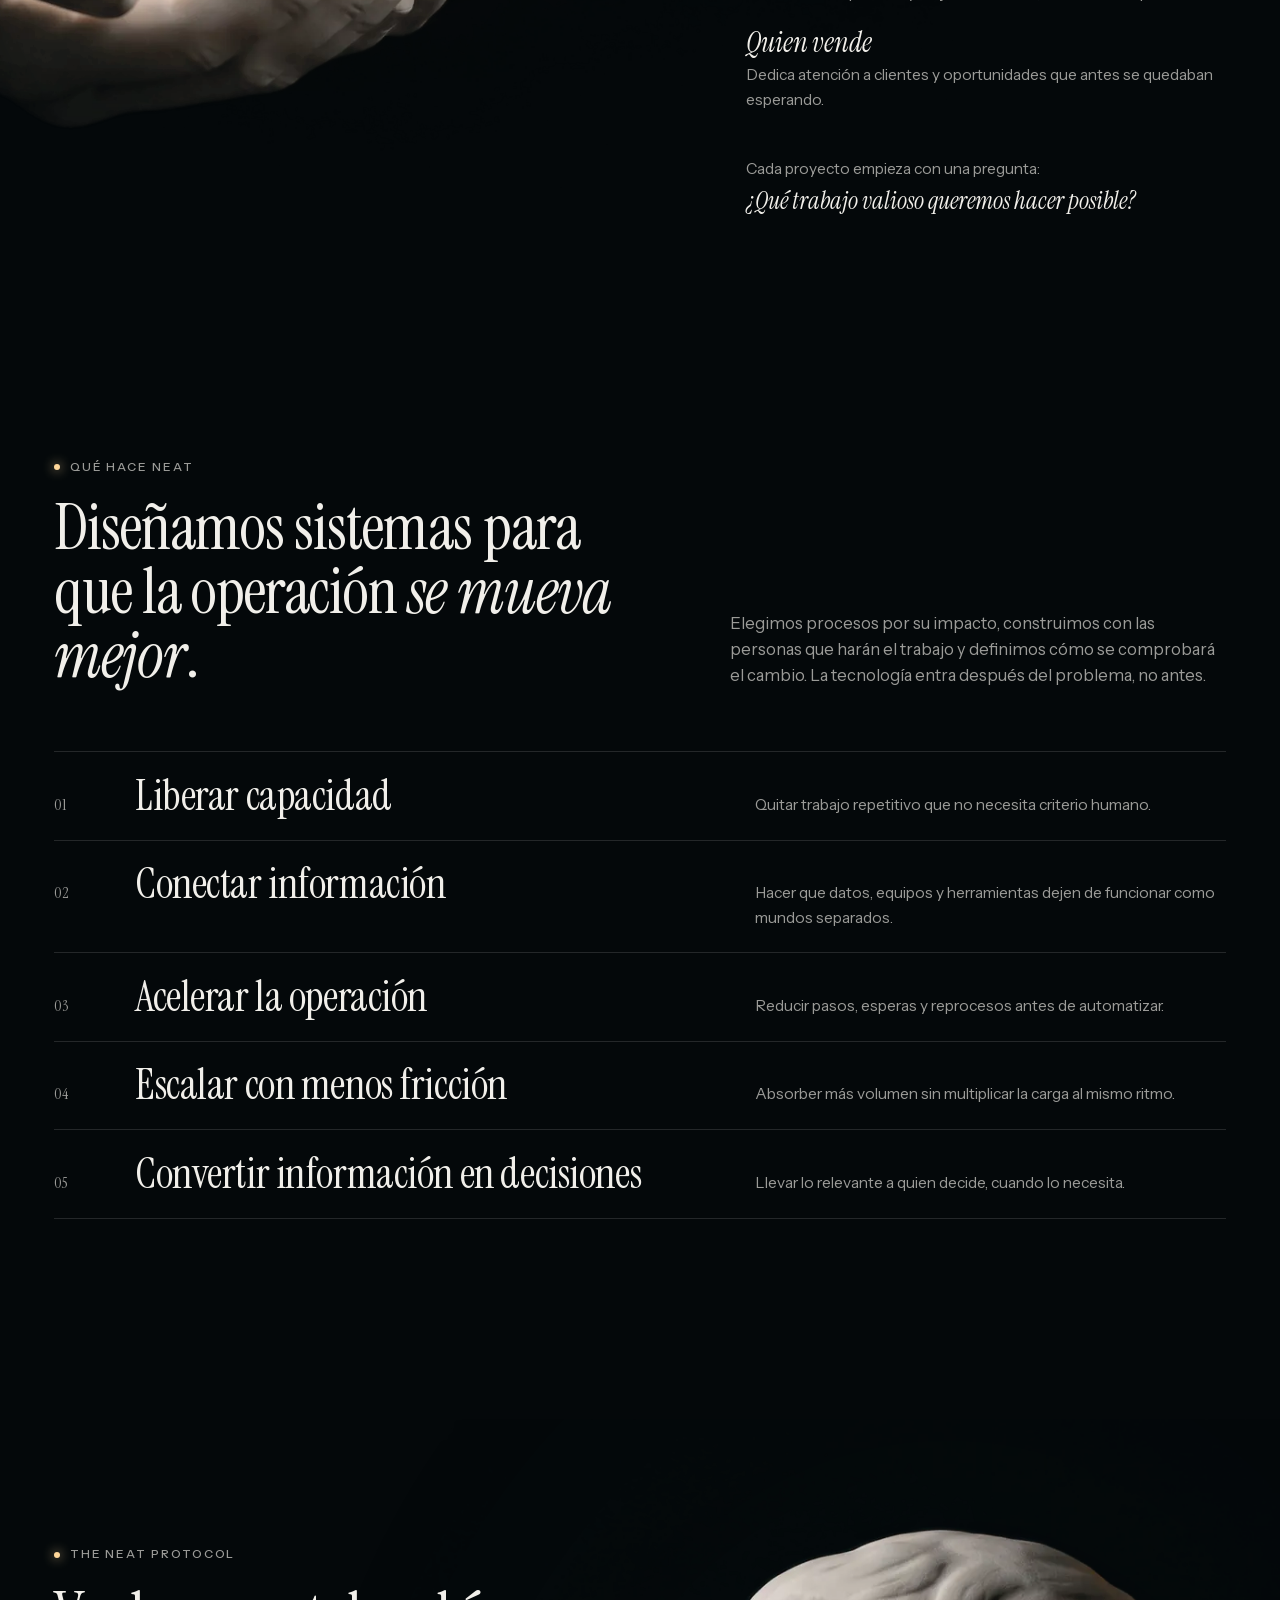
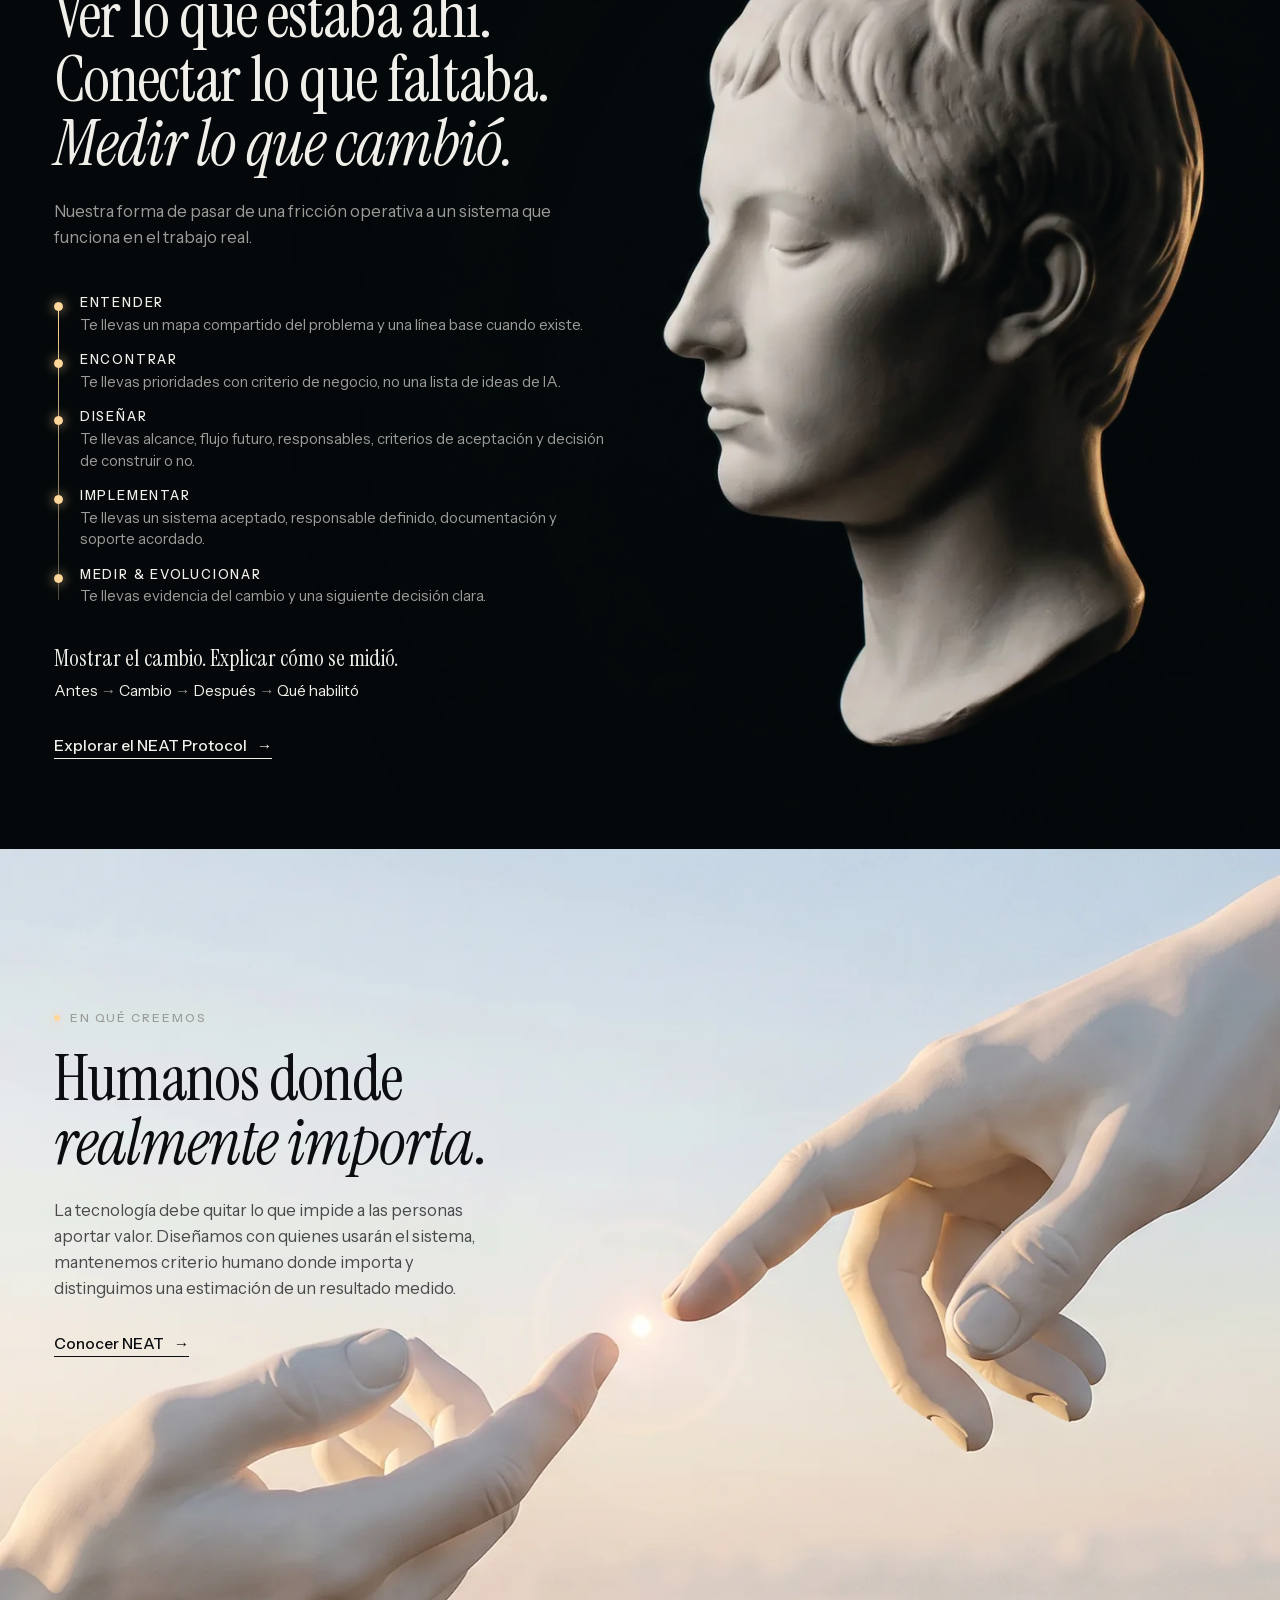
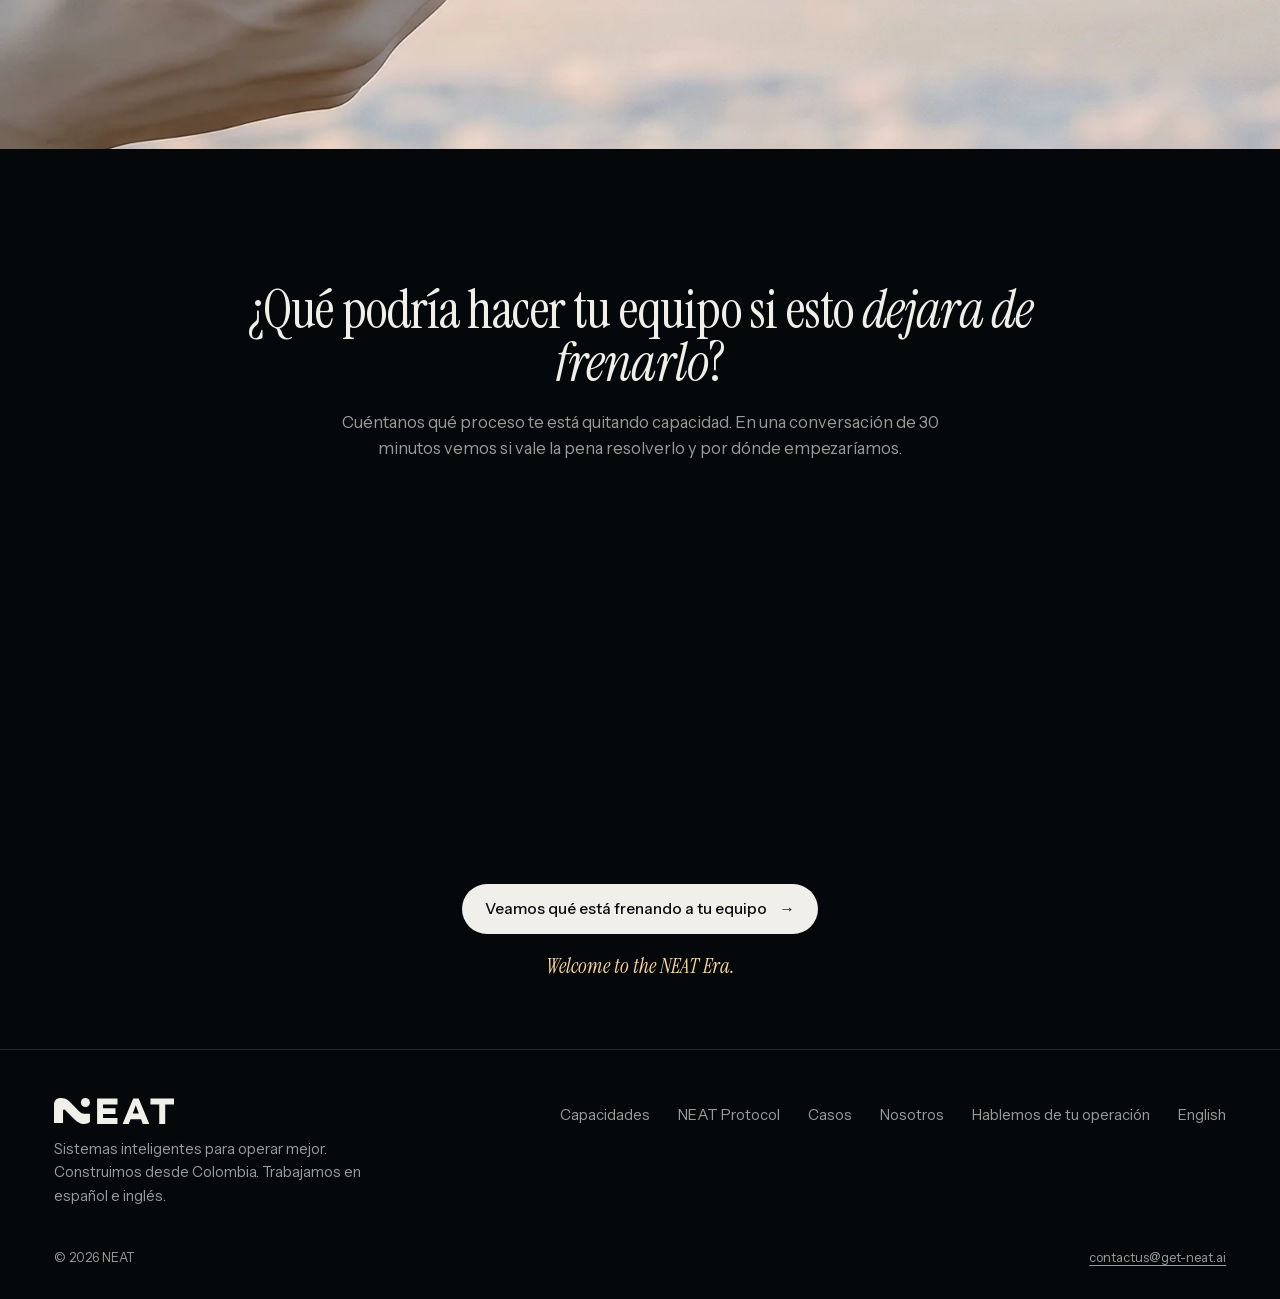
==== commit dd29d0bf: "Correo de contacto contactus@get-neat.ai y botón Enviar visible" ====
--- a/index.html
+++ b/index.html
@@ -139,7 +139,7 @@
       <div><svg class="foot-logo" viewBox="0 17.3 724 156.7" role="img" aria-label="NEAT"><g transform="translate(0 10.44) scale(.94)"><path d="M230.60 162.00L230.60 108.00C175.31 108.00 178.39 109.39 152.75 83.75L97.68 28.68C82.83 13.83 64.74 7.32 43.74 7.32C25.28 7.32 0.00 15.00 0.00 53.91L0.00 167.50L58.10 167.50L58.10 88.17C58.10 81.93 65.64 78.81 70.05 83.22L120.60 133.77C153.43 166.59 173.94 174.00 194.34 174.00C207.91 174.00 220.86 169.54 230.60 162.00Z"/></g><circle cx="189.46" cy="44.63" r="27.31"/><path d="M260 20H383V56H296V79H371V114H296V138H383V174H260Z"/><path fill-rule="evenodd" d="M414 174L478 20H511L575 174H536L525 145H462L451 174Z M475 111H512L493.5 61Z"/><path d="M582 20H724V56H671V174H635V56H582Z"/></svg><p>Sistemas inteligentes para operar mejor. Construimos desde Colombia. Trabajamos en español e inglés.</p></div>
       <nav class="foot-nav" aria-label="Sitio"><a href="capacidades.html">Capacidades</a><a href="protocolo.html">NEAT Protocol</a><a href="casos.html">Casos</a><a href="nosotros.html">Nosotros</a><a href="hablemos.html">Hablemos de tu operación</a><a href="en/index.html" lang="en">English</a></nav>
     </div>
-    <div class="foot-legal"><span>© 2026 NEAT</span><span>get-neat.ai</span></div>
+    <div class="foot-legal"><span>© 2026 NEAT</span><a href="mailto:contactus@get-neat.ai">contactus@get-neat.ai</a></div>
   </div>
 </footer>
 <script src="assets/neat.js"></script>
--- a/assets/neat.css
+++ b/assets/neat.css
@@ -468,3 +468,8 @@
 .swarm { position: absolute; inset: 0; width: 100%; height: 100%; pointer-events: none; opacity: 0; transition: opacity 1.2s var(--ease); }
 .swarm.on { opacity: 1; }
 @media (prefers-reduced-motion: reduce) { .swarm { display: none; } }
+
+/* correo de contacto */
+.mailto { margin-top: 18px; color: var(--muted-light); }
+.mailto a, .status a, .foot-legal a { color: inherit; text-decoration: underline; text-underline-offset: 3px; text-decoration-thickness: 1px; }
+.mailto a { color: var(--text-light); }
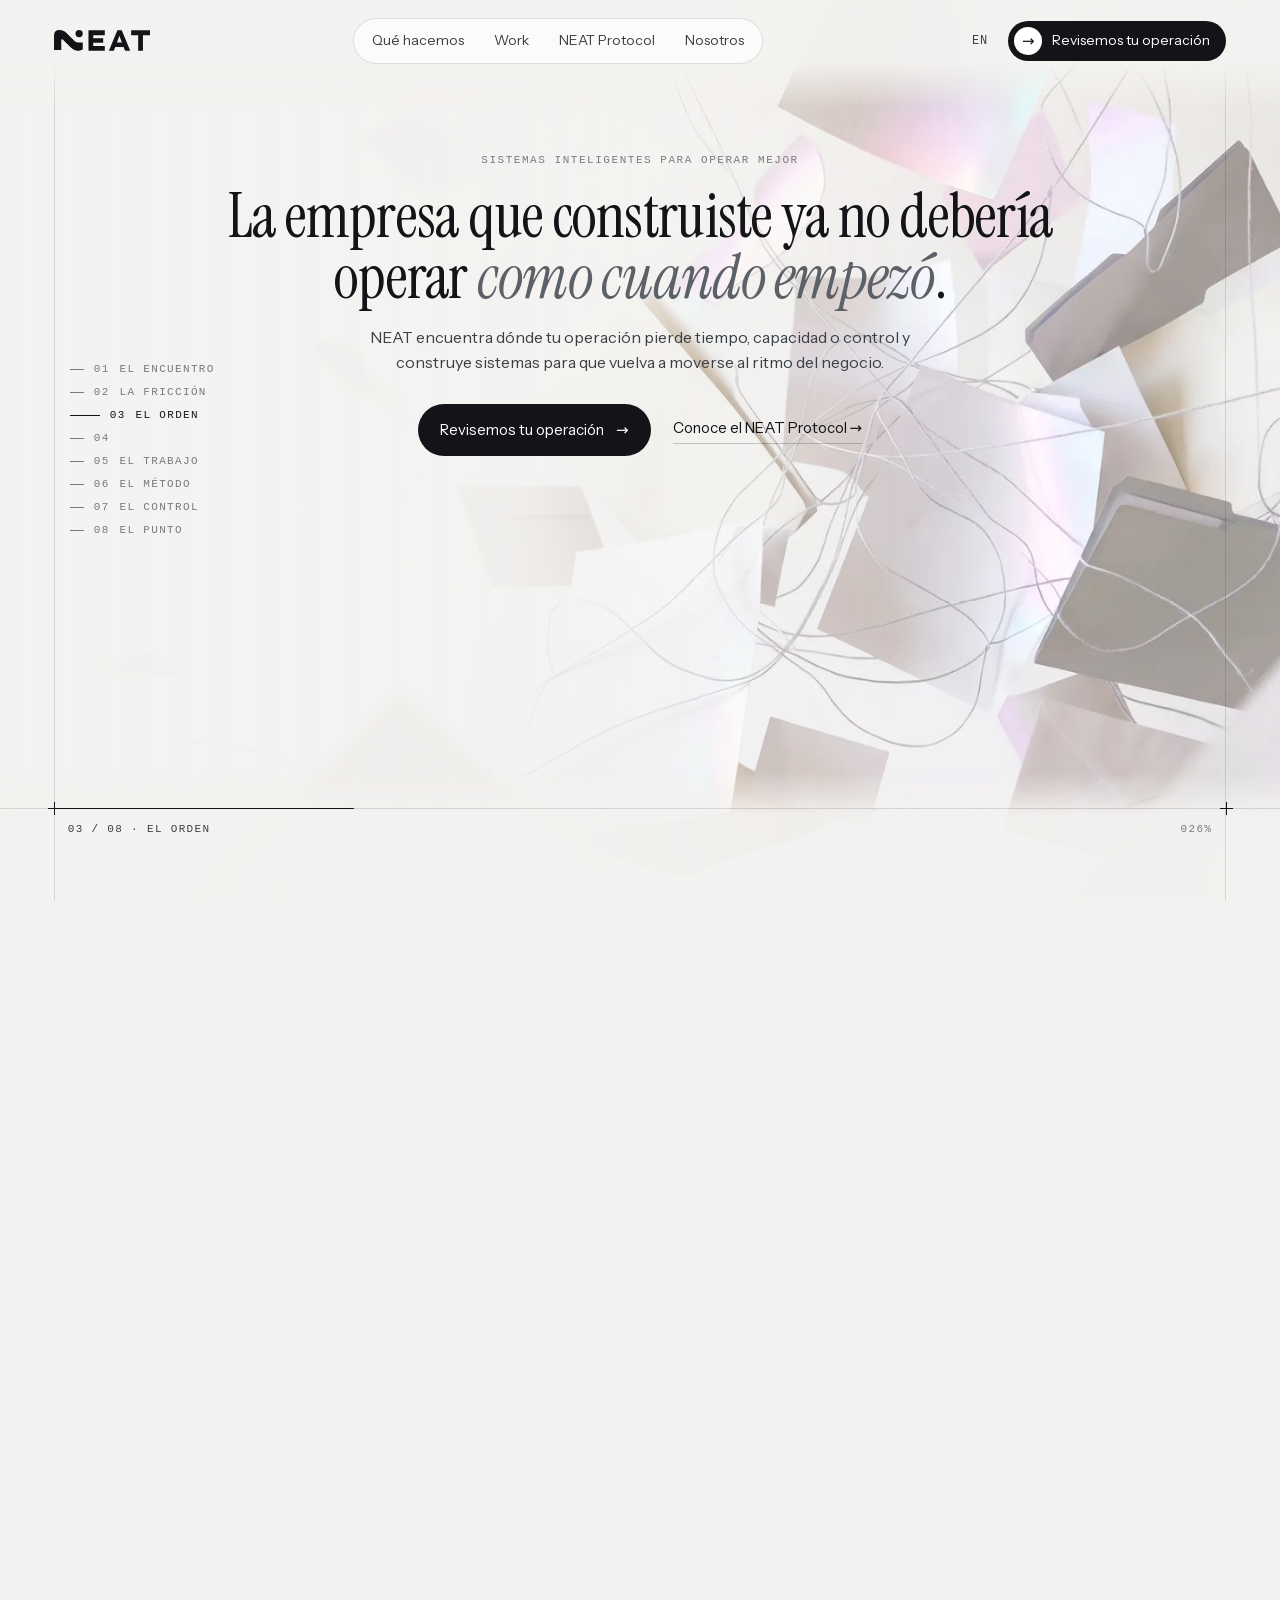
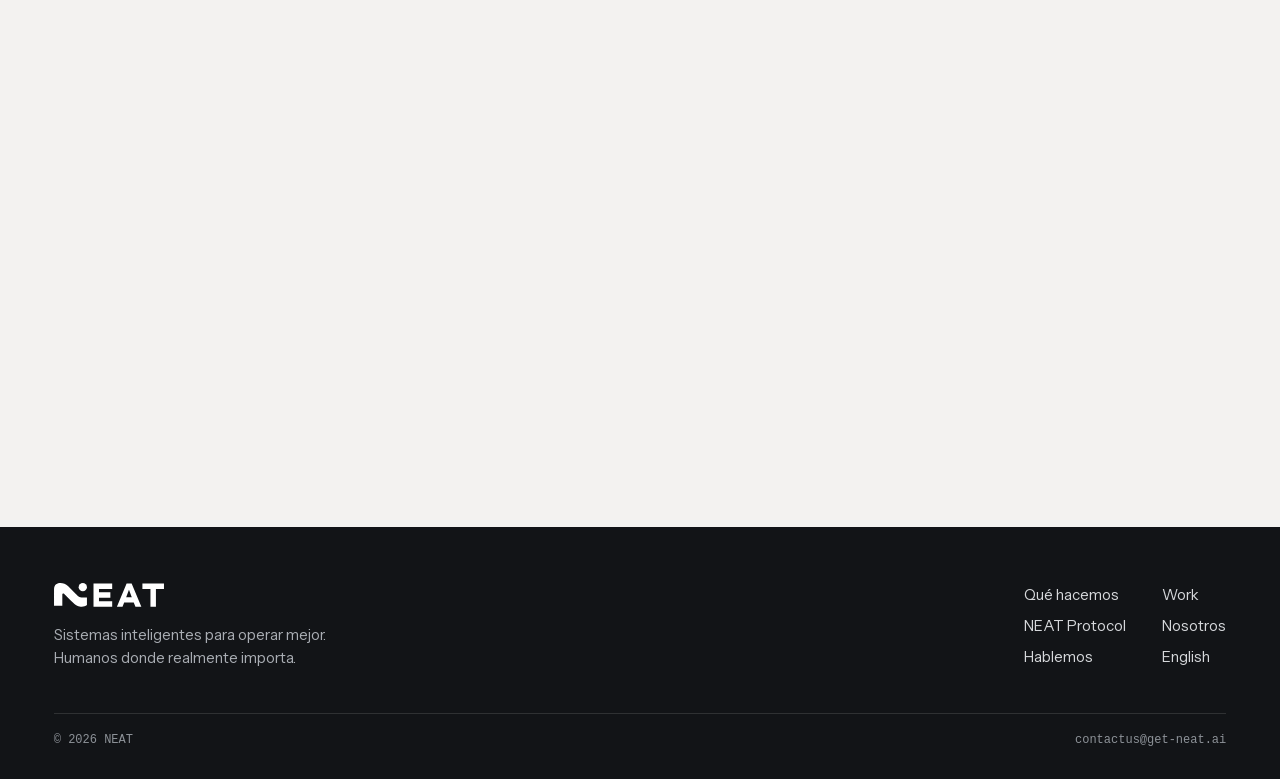
==== commit 4d135501: "Versión nueva «el viaje»: mundo claro con las manos y el texto final del cliente (español e inglés)" ====
--- a/index.html
+++ b/index.html
@@ -2,146 +2,166 @@
 <html lang="es">
 <head>
 <meta charset="utf-8">
+<meta name="viewport" content="width=device-width, initial-scale=1, viewport-fit=cover">
+<title>NEAT | Sistemas inteligentes para operar mejor</title>
+<meta name="description" content="Diseñamos e implementamos automatización, IA aplicada y sistemas a la medida para empresas que quieren crecer sin multiplicar la carga operativa.">
+<meta name="theme-color" content="#f3f2f0">
 <meta name="robots" content="noindex, nofollow">
-<meta name="viewport" content="width=device-width, initial-scale=1, viewport-fit=cover">
-<title>NEAT · Sistemas inteligentes para operar mejor</title>
-<meta name="description" content="Diseñamos e implementamos sistemas que conectan procesos, información y equipos para que tu empresa tenga más capacidad para el trabajo que la hace crecer.">
-<meta name="theme-color" content="#06080b">
-<link rel="alternate" hreflang="es" href="https://get-neat.ai/">
-<link rel="alternate" hreflang="en" href="https://get-neat.ai/en/">
 <meta property="og:type" content="website">
 <meta property="og:site_name" content="NEAT">
-<meta property="og:title" content="NEAT · Tu talento tiene mejores cosas que hacer.">
-<meta property="og:description" content="Diseñamos e implementamos sistemas que conectan procesos, información y equipos para que tu empresa tenga más capacidad para el trabajo que la hace crecer.">
-<meta property="og:image" content="https://jeandelamarkm-ui.github.io/neat-web/assets/og.jpg">
-<meta property="og:url" content="https://jeandelamarkm-ui.github.io/neat-web/">
+<meta property="og:title" content="NEAT | Sistemas inteligentes para operar mejor">
+<meta property="og:description" content="Diseñamos e implementamos automatización, IA aplicada y sistemas a la medida para empresas que quieren crecer sin multiplicar la carga operativa.">
+<meta property="og:image" content="https://jeandelamarkm-ui.github.io/neat-web/assets/og.jpg"> <meta property="og:url" content="https://jeandelamarkm-ui.github.io/neat-web/">
 <meta name="twitter:card" content="summary_large_image">
 <link rel="icon" href="data:image/svg+xml,%3Csvg xmlns='http://www.w3.org/2000/svg' viewBox='0 0 64 64'%3E%3Crect width='64' height='64' rx='14' fill='%230b0d10'/%3E%3Cg transform='translate(12.5 15.5) scale(.17)' fill='white'%3E%3Cpath d='M230.60%20162.00L230.60%20108.00C175.31%20108.00%20178.39%20109.39%20152.75%2083.75L97.68%2028.68C82.83%2013.83%2064.74%207.32%2043.74%207.32C25.28%207.32%200.00%2015.00%200.00%2053.91L0.00%20167.50L58.10%20167.50L58.10%2088.17C58.10%2081.93%2065.64%2078.81%2070.05%2083.22L120.60%20133.77C153.43%20166.59%20173.94%20174.00%20194.34%20174.00C207.91%20174.00%20220.86%20169.54%20230.60%20162.00Z'/%3E%3Ccircle cx='201.55' cy='36.37' r='29.05'/%3E%3C/g%3E%3C/svg%3E">
 <link rel="preload" href="assets/fuentes/instrument-sans.woff2" as="font" type="font/woff2" crossorigin>
 <link rel="preload" href="assets/fuentes/instrument-serif.woff2" as="font" type="font/woff2" crossorigin>
 <link rel="preload" href="assets/fuentes/instrument-serif-italic.woff2" as="font" type="font/woff2" crossorigin>
-<link rel="preload" as="image" href="assets/cielo-1200.webp" imagesrcset="assets/cielo-1200.webp 1x, assets/cielo-2400.webp 2x" fetchpriority="high">
-<link rel="preload" as="image" href="assets/mano-izq.webp" fetchpriority="high">
-<link rel="preload" as="image" href="assets/mano-der.webp" fetchpriority="high">
-<link rel="stylesheet" href="assets/neat.css">
-<script>document.documentElement.className += " js";setTimeout(function(){if(!window.__neat)document.documentElement.classList.remove("js")},4000);</script>
+<link rel="preload" as="image" href="assets/mano-humana-1400.webp" imagesrcset="assets/mano-humana-1400.webp 1400w, assets/mano-humana-2400.webp 2400w" imagesizes="max(240vw,177.78vh)" fetchpriority="high">
+<link rel="preload" as="image" href="assets/mano-maquina-1400.webp" imagesrcset="assets/mano-maquina-1400.webp 1400w, assets/mano-maquina-2400.webp 2400w" imagesizes="max(240vw,177.78vh)" fetchpriority="high">
+<link rel="stylesheet" href="assets/v3.css">
+<script>document.documentElement.className+=" js";window.NEAT_POS={"fx": 0.5076, "fy": 0.5, "fs": 0.12};setTimeout(function(){if(!window.__neat)document.documentElement.classList.remove("js")},4000);</script>
 </head>
-<body>
+<body class="p-home has-orb">
 <a class="skip" href="#main">Saltar al contenido</a>
-<canvas id="dots" aria-hidden="true"></canvas>
-<header class="head">
-  <div class="wrap">
-    <a class="brand" href="index.html" aria-label="NEAT"><svg class="" viewBox="0 17.3 724 156.7" role="img" aria-label="NEAT"><g transform="translate(0 10.44) scale(.94)"><path d="M230.60 162.00L230.60 108.00C175.31 108.00 178.39 109.39 152.75 83.75L97.68 28.68C82.83 13.83 64.74 7.32 43.74 7.32C25.28 7.32 0.00 15.00 0.00 53.91L0.00 167.50L58.10 167.50L58.10 88.17C58.10 81.93 65.64 78.81 70.05 83.22L120.60 133.77C153.43 166.59 173.94 174.00 194.34 174.00C207.91 174.00 220.86 169.54 230.60 162.00Z"/></g><circle cx="189.46" cy="44.63" r="27.31"/><path d="M260 20H383V56H296V79H371V114H296V138H383V174H260Z"/><path fill-rule="evenodd" d="M414 174L478 20H511L575 174H536L525 145H462L451 174Z M475 111H512L493.5 61Z"/><path d="M582 20H724V56H671V174H635V56H582Z"/></svg></a>
-    <nav class="nav" aria-label="Principal"><a href="capacidades.html">Capacidades</a><a href="protocolo.html">NEAT Protocol</a><a href="casos.html">Casos</a><a href="nosotros.html">Nosotros</a></nav>
-    <a class="lang" href="en/index.html" hreflang="en" lang="en" aria-label="Read in English">EN</a>
-    <a class="head-cta" href="hablemos.html"><span>Hablemos de tu operación</span></a>
-    <button class="menu-btn" aria-expanded="false" aria-controls="drawer" aria-label="Abrir el menú"><i></i><i></i></button>
+
+<header class="top">
+  <a class="brand" href="index.html" aria-label="NEAT"><svg class="" viewBox="0 17.3 724 156.7" role="img" aria-label="NEAT"><g transform="translate(0 10.44) scale(.94)"><path d="M230.60 162.00L230.60 108.00C175.31 108.00 178.39 109.39 152.75 83.75L97.68 28.68C82.83 13.83 64.74 7.32 43.74 7.32C25.28 7.32 0.00 15.00 0.00 53.91L0.00 167.50L58.10 167.50L58.10 88.17C58.10 81.93 65.64 78.81 70.05 83.22L120.60 133.77C153.43 166.59 173.94 174.00 194.34 174.00C207.91 174.00 220.86 169.54 230.60 162.00Z"/></g><circle cx="189.46" cy="44.63" r="27.31"/><path d="M260 20H383V56H296V79H371V114H296V138H383V174H260Z"/><path fill-rule="evenodd" d="M414 174L478 20H511L575 174H536L525 145H462L451 174Z M475 111H512L493.5 61Z"/><path d="M582 20H724V56H671V174H635V56H582Z"/></svg></a>
+  <nav class="pills" aria-label="Principal"><a href="capacidades.html">Qué hacemos</a><a href="casos.html">Work</a><a href="protocolo.html">NEAT Protocol</a><a href="nosotros.html">Nosotros</a></nav>
+  <a class="lang" href="en/index.html" hreflang="en" lang="en" aria-label="Read in English">EN</a>
+  <a class="talk" href="hablemos.html"><i aria-hidden="true">→</i><span>Revisemos tu operación</span></a>
+  <button class="menu-btn" aria-expanded="false" aria-controls="drawer" aria-label="Abrir el menú"><i></i><i></i></button>
+</header>
+<div class="drawer" id="drawer"><a href="capacidades.html">Qué hacemos</a><a href="casos.html">Work</a><a href="protocolo.html">NEAT Protocol</a><a href="nosotros.html">Nosotros</a><a href="hablemos.html">Hablemos</a><a href="en/index.html" lang="en">English</a><a class="btn" href="hablemos.html">Revisemos tu operación <span class="arr" aria-hidden="true">→</span></a></div>
+
+<div class="stage" aria-hidden="true">
+  <div class="scene s1" data-s="1">
+    <div class="hands"><div class="hand l"><img src="assets/mano-humana-1400.webp" srcset="assets/mano-humana-1400.webp 1400w, assets/mano-humana-2400.webp 2400w" sizes="max(240vw,177.78vh)" alt="" width="2400" height="1340" decoding="async" fetchpriority="high"></div><div class="hand r"><img src="assets/mano-maquina-1400.webp" srcset="assets/mano-maquina-1400.webp 1400w, assets/mano-maquina-2400.webp 2400w" sizes="max(240vw,177.78vh)" alt="" width="2400" height="1340" decoding="async" fetchpriority="high"></div></div>
   </div>
-</header>
-<div class="drawer" id="drawer"><a href="capacidades.html">Capacidades</a><a href="protocolo.html">NEAT Protocol</a><a href="casos.html">Casos</a><a href="nosotros.html">Nosotros</a><a href="en/index.html" lang="en">English</a><a class="btn" href="hablemos.html">Hablemos de tu operación <span class="arr" aria-hidden="true">→</span></a></div>
-<section class="hero" aria-label="NEAT">
-  <div class="hero-pin">
-    <div class="sky" style="background-image:image-set(url('assets/cielo-1200.webp') 1x, url('assets/cielo-2400.webp') 2x)"></div>
-    <div class="night"></div>
-    <div class="stage">
-      <svg class="mark" viewBox="0 17.3 724 156.7" aria-hidden="true"><g transform="translate(0 10.44) scale(.94)"><path d="M230.60 162.00L230.60 108.00C175.31 108.00 178.39 109.39 152.75 83.75L97.68 28.68C82.83 13.83 64.74 7.32 43.74 7.32C25.28 7.32 0.00 15.00 0.00 53.91L0.00 167.50L58.10 167.50L58.10 88.17C58.10 81.93 65.64 78.81 70.05 83.22L120.60 133.77C153.43 166.59 173.94 174.00 194.34 174.00C207.91 174.00 220.86 169.54 230.60 162.00Z"/></g><path d="M260 20H383V56H296V79H371V114H296V138H383V174H260Z"/><path fill-rule="evenodd" d="M414 174L478 20H511L575 174H536L525 145H462L451 174Z M475 111H512L493.5 61Z"/><path d="M582 20H724V56H671V174H635V56H582Z"/></svg>
-      <div class="hand hand-l"><img src="assets/mano-izq.webp" alt="" width="1098" height="627" decoding="async" fetchpriority="high"></div>
-      <div class="hand hand-r"><img src="assets/mano-der.webp" alt="" width="1103" height="730" decoding="async" fetchpriority="high"></div>
-      <div class="spark" aria-hidden="true"><div class="glow"><i></i></div><div class="core"></div></div>
-    </div>
-    <canvas class="swarm" aria-hidden="true"></canvas>
-    <div class="hero-copy">
-      <div class="wrap">
-        <h1 class="display">Tu talento tiene <em>mejores cosas</em> que hacer.</h1>
-        <p class="lead">NEAT diseña e implementa sistemas que conectan procesos, información y equipos. Quitamos fricción operativa para que la capacidad recuperada tenga un destino: vender más, mejorar márgenes, atender mejor o crecer sin multiplicar la carga.</p>
-        <div class="actions">
-          <a class="btn ink" href="hablemos.html">Veamos qué está frenando a tu equipo <span class="arr" aria-hidden="true">→</span></a>
-          <a class="link" href="protocolo.html">Conoce el NEAT Protocol <span class="arr" aria-hidden="true">→</span></a>
-        </div>
-      </div>
-    </div>
-    <p class="hero-end">Ver lo que estaba ahí. Conectar lo que faltaba.</p>
-    <div class="cue" aria-hidden="true">Desliza</div>
-  </div>
-</section>
+  <div class="scene s2" data-s="2" data-a="1" data-b="2" data-z="0.2" data-pan="0" data-scrim><div class="cam"><img class="plate" data-srcset="assets/friccion-1200.webp 1200w, assets/friccion-2400.webp 2400w" sizes="(max-width:900px) 130vh, max(100vw,177.78vh)" alt="" decoding="async"></div></div>
+  <div class="scene s3" data-s="3" data-a="3" data-b="4" data-z="0.3" data-pan="-3" data-scrim><div class="cam"><img class="plate" data-srcset="assets/orden-1200.webp 1200w, assets/orden-2400.webp 2400w" sizes="(max-width:900px) 130vh, max(100vw,177.78vh)" alt="" decoding="async"></div></div>
+  <div class="scene s4" data-s="4" data-a="5" data-b="5" data-z="0.12" data-pan="0" data-scrim><div class="cam"><img class="plate" data-srcset="assets/personas-1200.webp 1200w, assets/personas-2400.webp 2400w" sizes="(max-width:900px) 130vh, max(100vw,177.78vh)" alt="" decoding="async"></div></div>
+  <div class="scene s6" data-s="6" data-a="6" data-b="6" data-z="0.1" data-pan="0"><div class="cam"><img class="plate" data-srcset="assets/obras-1200.webp 1200w, assets/obras-2400.webp 2400w" sizes="(max-width:900px) 130vh, max(100vw,177.78vh)" alt="" decoding="async"></div></div>
+  <div class="scene s7" data-s="7" data-a="7" data-b="7" data-z="0.22" data-pan="-2" data-scrim><div class="cam"><img class="plate" data-srcset="assets/metodo-1200.webp 1200w, assets/metodo-2400.webp 2400w" sizes="(max-width:900px) 130vh, max(100vw,177.78vh)" alt="" decoding="async"></div></div>
+  <div class="scene s8" data-s="8" data-a="8" data-b="8" data-z="0.12" data-pan="0" data-scrim><div class="cam"><img class="plate" data-srcset="assets/control-1200.webp 1200w, assets/control-2400.webp 2400w" sizes="(max-width:900px) 130vh, max(100vw,177.78vh)" alt="" decoding="async"></div></div>
+  <div class="scene s5" data-s="5" data-a="9" data-b="10" data-z="0" data-pan="0"><div class="cam"><img class="plate" data-srcset="assets/horizonte-1200.webp 1200w, assets/horizonte-2400.webp 2400w" sizes="(max-width:900px) 130vh, max(100vw,177.78vh)" alt="" decoding="async"></div></div>
+  <div class="scrim"></div>
+  <div class="veil"></div>
+</div>
+<div class="orb" aria-hidden="true"><i class="rim"></i><i class="hi"></i></div>
+<div class="grid" aria-hidden="true">
+  <i class="v l"></i><i class="v r"></i><i class="h"></i><i class="prog"></i><i class="x l"></i><i class="x r"></i>
+  <span class="lab" data-names="El encuentro|La fricción|El orden|Las personas|El trabajo|El método|El control|El punto" data-total="8">01 / 08 · El encuentro</span><span class="coord">000%</span>
+</div>
+<nav class="index" aria-label="Recorrido"><a href="#inicio">01<span>El encuentro</span></a><a href="#friccion">02<span>La fricción</span></a><a href="#orden">03<span>El orden</span></a><a href="#personas">04<span>Las personas</span></a><a href="#work">05<span>El trabajo</span></a><a href="#protocol">06<span>El método</span></a><a href="#control">07<span>El control</span></a><a href="#hablemos">08<span>El punto</span></a></nav>
+<div class="cue" aria-hidden="true">Desliza</div>
 
 <main id="main">
-  <section class="scene" data-head="dark" data-p="tense">
-    <div class="art" aria-hidden="true"><img src="assets/friccion-2000.webp" srcset="assets/friccion-1000.webp 1000w, assets/friccion-2000.webp 2000w" sizes="100vw" alt="" width="2000" height="1116" decoding="async" loading="lazy"></div>
-    <div class="wrap"><div class="copy">
-      <h2 class="title rv">La fricción que <em>aprendiste a soportar</em>.</h2>
-      <p class="lead rv d1">No suele aparecer como un gran problema. Se acumula mientras la empresa crece, hasta que sostener la operación empieza a quitarle capacidad al negocio.</p>
-      <div class="items"><div class="item rv"><h3>La misma información, varias veces</h3><p>Datos que pasan de correo a hoja de cálculo, de la hoja a otro sistema y vuelven a escribirse.</p></div><div class="item rv"><h3>Aprobaciones que hay que perseguir</h3><p>Solicitudes que esperan en una bandeja y nadie sabe exactamente en qué van.</p></div><div class="item rv"><h3>Un proceso que vive en una persona</h3><p>Si esa persona no está, el trabajo se frena o alguien tiene que reconstruirlo.</p></div><div class="item rv"><h3>Reprocesos y excepciones</h3><p>Errores que se corrigen a mano, una y otra vez.</p></div><div class="item rv"><h3>Oportunidades que esperan</h3><p>Cotizaciones, seguimientos y clientes que pierden atención porque el equipo está sosteniendo lo manual.</p></div></div>
-      <p class="coda rv">El esfuerzo humano es demasiado valioso para desperdiciarlo.</p>
-    </div></div>
-  </section>
-
-  <section class="scene flip" data-head="dark" data-p="drift">
-    <div class="art" aria-hidden="true"><img src="assets/luz-2000.webp" srcset="assets/luz-1000.webp 1000w, assets/luz-2000.webp 2000w" sizes="100vw" alt="" width="2000" height="1116" decoding="async" loading="lazy"></div>
-    <div class="wrap"><div class="copy">
-      <h2 class="title rv">Trabajar mejor debería <em>hacer crecer</em> tu negocio.</h2>
-      <p class="lead rv d1">El punto no es automatizar por automatizar. Es decidir qué podría hacer tu equipo si el trabajo repetitivo dejara de ocupar tanto espacio.</p>
-      <div class="roles"><div class="rv d0"><h3>Quien dirige</h3><p>Vuelve a mirar hacia dónde crecer, con información más clara.</p></div><div class="rv d1"><h3>Quien opera</h3><p>Resuelve excepciones y mejora el servicio, con menos reproceso.</p></div><div class="rv d2"><h3>Quien vende</h3><p>Dedica atención a clientes y oportunidades que antes se quedaban esperando.</p></div></div>
-      <p class="question rv">Cada proyecto empieza con una pregunta: <strong>¿Qué trabajo valioso queremos hacer posible?</strong></p>
-    </div></div>
-  </section>
-
-  <section class="sec" data-head="dark" data-p="flow">
-    <div class="wrap">
-      <div class="head-row">
-        <div><p class="eyebrow rv">Qué hace NEAT</p><h2 class="title rv d1">Diseñamos sistemas para que la operación <em>se mueva mejor</em>.</h2></div>
-        <p class="lead rv d2">Elegimos procesos por su impacto, construimos con las personas que harán el trabajo y definimos cómo se comprobará el cambio. La tecnología entra después del problema, no antes.</p>
-      </div>
-      <ol class="capslist"><li class="rv"><span class="n">01</span><h3>Liberar capacidad</h3><p>Quitar trabajo repetitivo que no necesita criterio humano.</p></li><li class="rv"><span class="n">02</span><h3>Conectar información</h3><p>Hacer que datos, equipos y herramientas dejen de funcionar como mundos separados.</p></li><li class="rv"><span class="n">03</span><h3>Acelerar la operación</h3><p>Reducir pasos, esperas y reprocesos antes de automatizar.</p></li><li class="rv"><span class="n">04</span><h3>Escalar con menos fricción</h3><p>Absorber más volumen sin multiplicar la carga al mismo ritmo.</p></li><li class="rv"><span class="n">05</span><h3>Convertir información en decisiones</h3><p>Llevar lo relevante a quien decide, cuando lo necesita.</p></li></ol>
-      <div class="actions rv"><a class="link" href="capacidades.html">Explorar capacidades <span class="arr" aria-hidden="true">→</span></a></div>
+  <section class="beat hero" id="inicio" data-ch="0">
+    <div class="inner">
+      <p class="eye">Sistemas inteligentes para operar mejor</p>
+      <h1>La empresa que construiste ya no debería operar <em>como cuando empezó</em>.</h1>
+      <p class="lead">NEAT encuentra dónde tu operación pierde tiempo, capacidad o control y construye sistemas para que vuelva a moverse al ritmo del negocio.</p>
+      <div class="actions"><a class="btn" href="hablemos.html">Revisemos tu operación <span class="arr" aria-hidden="true">→</span></a><a class="link" href="protocolo.html">Conoce el NEAT Protocol <span class="arr" aria-hidden="true">→</span></a></div>
     </div>
   </section>
-
-  <section class="scene" data-head="dark" data-p="drift">
-    <div class="art" aria-hidden="true"><img src="assets/cabeza-2000.webp" srcset="assets/cabeza-1000.webp 1000w, assets/cabeza-2000.webp 2000w" sizes="100vw" alt="" width="2000" height="1116" decoding="async" loading="lazy"></div>
-    <div class="wrap"><div class="copy">
-      <p class="eyebrow rv">The NEAT Protocol</p>
-      <h2 class="title rv d1">Ver lo que estaba ahí. Conectar lo que faltaba. <em>Medir lo que cambió.</em></h2>
-      <p class="lead rv d2">Nuestra forma de pasar de una fricción operativa a un sistema que funciona en el trabajo real.</p>
-      <ol class="steps"><span class="line" aria-hidden="true"></span><li><h3>Entender</h3><p>Te llevas un mapa compartido del problema y una línea base cuando existe.</p></li><li><h3>Encontrar</h3><p>Te llevas prioridades con criterio de negocio, no una lista de ideas de IA.</p></li><li><h3>Diseñar</h3><p>Te llevas alcance, flujo futuro, responsables, criterios de aceptación y decisión de construir o no.</p></li><li><h3>Implementar</h3><p>Te llevas un sistema aceptado, responsable definido, documentación y soporte acordado.</p></li><li><h3>Medir & evolucionar</h3><p>Te llevas evidencia del cambio y una siguiente decisión clara.</p></li></ol>
-      <p class="chainline rv"><b>Mostrar el cambio. Explicar cómo se midió.</b> <span>Antes</span> → <span>Cambio</span> → <span>Después</span> → <span>Qué habilitó</span></p>
-      <div class="actions rv"><a class="link" href="protocolo.html">Explorar el NEAT Protocol <span class="arr" aria-hidden="true">→</span></a></div>
-    </div></div>
-  </section>
-
-  <section class="belief" data-head="sky">
-    <div class="bg" aria-hidden="true"><img src="assets/dedos.webp" alt="" width="1600" height="1189" loading="lazy" decoding="async"></div>
-    <div class="wrap">
-      <div class="copy">
-        <p class="eyebrow rv">En qué creemos</p>
-        <h2 class="title rv d1">Humanos donde <em>realmente importa</em>.</h2>
-        <p class="lead rv d2">La tecnología debe quitar lo que impide a las personas aportar valor. Diseñamos con quienes usarán el sistema, mantenemos criterio humano donde importa y distinguimos una estimación de un resultado medido.</p>
-        <div class="actions rv d3"><a class="link" href="nosotros.html">Conocer NEAT <span class="arr" aria-hidden="true">→</span></a></div>
-      </div>
+  <section class="beat" id="friccion" data-ch="1">
+    <div class="inner">
+      <p class="eye">01</p>
+      <h2>Tu empresa creció. <em>¿Tu operación también?</em></h2>
+      <p class="lead">Lo que funcionaba cuando empezaste puede convertirse en peso cuando el negocio crece.</p>
+      <ul class="rows"><li><span class="n" aria-hidden="true">—</span><h3>Excel que alguien tiene que actualizar.</h3></li><li><span class="n" aria-hidden="true">—</span><h3>WhatsApp sosteniendo procesos críticos.</h3></li><li><span class="n" aria-hidden="true">—</span><h3>Aprobaciones que dependen de perseguir a alguien.</h3></li><li><span class="n" aria-hidden="true">—</span><h3>Información que viaja de persona en persona.</h3></li><li><span class="n" aria-hidden="true">—</span><h3>Un proceso que funciona porque una persona sabe cómo hacerlo.</h3></li></ul>
+      <p class="coda">Lo que antes era agilidad hoy puede estar costándote capacidad.</p>
     </div>
   </section>
-
-  <section class="close" data-head="dark" data-p="drift">
-    <div class="wrap">
-      <h2 class="title rv">¿Qué podría hacer tu equipo si esto <em>dejara de frenarlo</em>?</h2>
-      <p class="lead rv d1">Cuéntanos qué proceso te está quitando capacidad. En una conversación de 30 minutos vemos si vale la pena resolverlo y por dónde empezaríamos.</p>
+  <section class="beat" data-ch="1">
+    <div class="inner">
+      <p class="eye">02</p>
+      <h2>No siempre falta gente. <em>A veces sobra trabajo que ya no debería existir.</em></h2>
+      <p class="lead">La misma información entrando tres veces. Un cliente esperando mientras el equipo busca qué pasó. Un gerente pidiendo otra vez el mismo reporte. Un proceso que exige coordinación manual cada vez que se mueve.</p>
+      <p class="coda">La fricción también escala.</p>
     </div>
-    <div class="logo-slot" aria-hidden="true"></div>
-    <div class="wrap">
-      <div class="actions rv"><a class="btn" href="hablemos.html">Veamos qué está frenando a tu equipo <span class="arr" aria-hidden="true">→</span></a></div>
-      <p class="era rv d1" lang="en">Welcome to the NEAT Era.</p>
+  </section>
+  <section class="beat" id="orden" data-ch="2">
+    <div class="inner">
+      <p class="eye">03</p>
+      <h2>No necesitas saber más de IA. <em>Necesitas saber dónde vale la pena usarla.</em></h2>
+      <p class="lead">Tu trabajo es conocer tu negocio. El nuestro es encontrar dónde tecnología, automatización e inteligencia artificial pueden producir una mejora que realmente valga la pena.</p>
+      <p class="coda">Y si no vale la pena automatizarlo, también te lo decimos.</p>
+    </div>
+  </section>
+  <section class="beat" data-ch="2">
+    <div class="inner">
+      <p class="eye">04</p>
+      <h2>Hacemos que la operación deje de depender <em>de empujarla</em>.</h2>
+      <p class="lead">Conectamos procesos, información y sistemas para que el trabajo avance con menos intervención manual y más control.</p>
+      <ul class="rows"><li><span class="n" aria-hidden="true">—</span><h3>Procesos que se mueven.</h3></li><li><span class="n" aria-hidden="true">—</span><h3>Información que llega sola.</h3></li><li><span class="n" aria-hidden="true">—</span><h3>Documentos que dejan de convertirse en trabajo administrativo.</h3></li><li><span class="n" aria-hidden="true">—</span><h3>Alertas antes de que el problema llegue.</h3></li><li><span class="n" aria-hidden="true">—</span><h3>Decisiones con información, no con persecución.</h3></li></ul>
+      <div class="actions"><a class="link" href="capacidades.html">Ver qué podemos transformar <span class="arr" aria-hidden="true">→</span></a></div>
+    </div>
+  </section>
+  <section class="beat" id="personas" data-ch="3">
+    <div class="inner">
+      <p class="eye">05</p>
+      <h2>Tu talento tiene <em>mejores cosas</em> que hacer.</h2>
+      <p class="lead">Quien dirige, decide. Quien vende, vende. Quien atiende, atiende. Quien conoce el negocio, mejora el negocio.</p>
+      <p class="coda">Menos sostener el proceso. Más mover la empresa.</p>
+      <p class="coda soft">Humanos donde realmente importa.</p>
+    </div>
+  </section>
+  <section class="beat work" id="work" data-ch="4">
+    <div class="inner">
+      <p class="eye">06 · Work</p>
+      <div class="work-head"><h2>No te mostramos promesas. <em>Te mostramos operaciones que ya funcionan mejor.</em></h2><p class="lead">Sistemas que hoy mueven pedidos, inventarios, clientes, mantenimiento y decisiones en empresas reales.</p></div>
+      <div class="cases"><article class="case"><p class="tag">Salud · Operación farmacéutica</p><h3>Que un medicamento llegue no puede depender de perseguir el pedido.</h3><p>Trazabilidad en tiempo real, firma digital, tablero operativo y alertas inteligentes antes de que una entrega se convierta en atraso.</p><p class="res">El problema aparece antes de convertirse en reclamo.</p><a class="link" href="casos.html#caso-1">Ver transformación <span class="arr" aria-hidden="true">→</span></a></article><article class="case"><p class="tag">Distribución · Inventario</p><h3>Saber qué tienes no debería tomar todo el día.</h3><p>Stock en tiempo real, movimientos por canal y destino, alertas de pérdidas y detalle por referencia.</p><p class="res">De la operación completa al dato exacto, en segundos.</p><a class="link" href="casos.html#caso-4">Ver transformación <span class="arr" aria-hidden="true">→</span></a></article><article class="case"><p class="tag">Energía & gas · Operación</p><h3>Una empresa compleja no debería tener siete versiones de la verdad.</h3><p>Un ERP a la medida que conecta sistemas, procesos, indicadores operativos y modelos de datos en una sola plataforma.</p><p class="res">Una fuente para medir. Comparar. Decidir.</p><a class="link" href="casos.html#caso-7">Ver transformación <span class="arr" aria-hidden="true">→</span></a></article></div>
+      <div class="actions"><a class="link" href="casos.html">Ver más work <span class="arr" aria-hidden="true">→</span></a></div>
+    </div>
+  </section>
+  <section class="beat" id="protocol" data-ch="5">
+    <div class="inner">
+      <p class="eye">07 · The NEAT Protocol</p>
+      <h2>No empezamos con IA. <em>Empezamos con cómo funciona tu negocio.</em></h2>
+      <ol class="steps"><li><span class="n">01</span><h3>Entender</h3><p>Cómo opera hoy.</p></li><li><span class="n">02</span><h3>Encontrar</h3><p>Dónde se pierde tiempo, dinero o capacidad.</p></li><li><span class="n">03</span><h3>Diseñar</h3><p>La forma más simple de resolverlo.</p></li><li><span class="n">04</span><h3>Implementar</h3><p>Dentro de la operación real.</p></li><li><span class="n">05</span><h3>Medir</h3><p>Qué cambió y qué vale la pena escalar.</p></li></ol>
+      <p class="coda">No automatizamos por automatizar.</p>
+      <p class="sub">Transformamos donde el impacto lo justifica.</p>
+      <div class="actions"><a class="link" href="protocolo.html">Conoce el NEAT Protocol <span class="arr" aria-hidden="true">→</span></a></div>
+    </div>
+  </section>
+  <section class="beat" id="control" data-ch="6">
+    <div class="inner">
+      <p class="eye">08</p>
+      <h2>Más automatización. <em>No menos control.</em></h2>
+      <p class="lead">Tú decides qué puede avanzar solo, qué necesita aprobación y cuándo una persona debe intervenir. Nosotros diseñamos el sistema alrededor de esas reglas.</p>
+      <ul class="rows"><li><span class="n" aria-hidden="true">—</span><h3>Excepciones visibles.</h3></li><li><span class="n" aria-hidden="true">—</span><h3>Responsables claros.</h3></li><li><span class="n" aria-hidden="true">—</span><h3>Aprobación humana donde importa.</h3></li><li><span class="n" aria-hidden="true">—</span><h3>Información disponible cuando toca decidir.</h3></li></ul>
+      <p class="coda">Automatizar no significa perder el control.</p>
+    </div>
+  </section>
+  <section class="beat center" id="hablemos" data-ch="7">
+    <div class="inner">
+      <p class="eye">09</p>
+      <h2>No venimos a venderte <em>otra herramienta</em>.</h2>
+      <p class="lead">Si lo que ya tienes lo resuelve, partimos de ahí. Si falta una pieza, la construimos. Si el proceso debe cambiar primero, lo rediseñamos. Si automatizarlo no tiene sentido, te lo decimos.</p>
+      <p class="coda">Tecnología cuando suma. Criterio siempre.</p>
+    </div>
+  </section>
+  <section class="beat close" data-ch="7">
+    <div class="inner">
+      <div class="mark"><svg class="" viewBox="0 17.3 724 156.7" aria-hidden="true"><g transform="translate(0 10.44) scale(.94)"><path d="M230.60 162.00L230.60 108.00C175.31 108.00 178.39 109.39 152.75 83.75L97.68 28.68C82.83 13.83 64.74 7.32 43.74 7.32C25.28 7.32 0.00 15.00 0.00 53.91L0.00 167.50L58.10 167.50L58.10 88.17C58.10 81.93 65.64 78.81 70.05 83.22L120.60 133.77C153.43 166.59 173.94 174.00 194.34 174.00C207.91 174.00 220.86 169.54 230.60 162.00Z"/></g><circle class="dot" cx="189.46" cy="44.63" r="27.31"/><path d="M260 20H383V56H296V79H371V114H296V138H383V174H260Z"/><path fill-rule="evenodd" d="M414 174L478 20H511L575 174H536L525 145H462L451 174Z M475 111H512L493.5 61Z"/><path d="M582 20H724V56H671V174H635V56H582Z"/></svg></div>
+      <h2>Empecemos por <em>un proceso</em>.</h2>
+      <p class="lead">Cuéntanos qué parte de tu operación está consumiendo demasiado tiempo, dinero o capacidad. En una conversación revisamos cómo funciona hoy y si existe una oportunidad que valga la pena transformar.</p>
+      <div class="actions"><a class="btn" href="hablemos.html">Revisemos tu operación <span class="arr" aria-hidden="true">→</span></a></div>
+      <p class="note">25 minutos. Un proceso concreto. Sin venderte IA porque sí.</p>
+      <a class="mail" href="mailto:contactus@get-neat.ai">contactus@get-neat.ai</a>
     </div>
   </section>
 </main>
-<footer class="foot" data-head="dark">
-  <div class="wrap">
-    <div class="foot-top">
-      <div><svg class="foot-logo" viewBox="0 17.3 724 156.7" role="img" aria-label="NEAT"><g transform="translate(0 10.44) scale(.94)"><path d="M230.60 162.00L230.60 108.00C175.31 108.00 178.39 109.39 152.75 83.75L97.68 28.68C82.83 13.83 64.74 7.32 43.74 7.32C25.28 7.32 0.00 15.00 0.00 53.91L0.00 167.50L58.10 167.50L58.10 88.17C58.10 81.93 65.64 78.81 70.05 83.22L120.60 133.77C153.43 166.59 173.94 174.00 194.34 174.00C207.91 174.00 220.86 169.54 230.60 162.00Z"/></g><circle cx="189.46" cy="44.63" r="27.31"/><path d="M260 20H383V56H296V79H371V114H296V138H383V174H260Z"/><path fill-rule="evenodd" d="M414 174L478 20H511L575 174H536L525 145H462L451 174Z M475 111H512L493.5 61Z"/><path d="M582 20H724V56H671V174H635V56H582Z"/></svg><p>Sistemas inteligentes para operar mejor. Construimos desde Colombia. Trabajamos en español e inglés.</p></div>
-      <nav class="foot-nav" aria-label="Sitio"><a href="capacidades.html">Capacidades</a><a href="protocolo.html">NEAT Protocol</a><a href="casos.html">Casos</a><a href="nosotros.html">Nosotros</a><a href="hablemos.html">Hablemos de tu operación</a><a href="en/index.html" lang="en">English</a></nav>
-    </div>
-    <div class="foot-legal"><span>© 2026 NEAT</span><a href="mailto:contactus@get-neat.ai">contactus@get-neat.ai</a></div>
+
+<footer class="foot">
+  <div class="foot-top">
+    <div><svg class="foot-logo" viewBox="0 17.3 724 156.7" role="img" aria-label="NEAT"><g transform="translate(0 10.44) scale(.94)"><path d="M230.60 162.00L230.60 108.00C175.31 108.00 178.39 109.39 152.75 83.75L97.68 28.68C82.83 13.83 64.74 7.32 43.74 7.32C25.28 7.32 0.00 15.00 0.00 53.91L0.00 167.50L58.10 167.50L58.10 88.17C58.10 81.93 65.64 78.81 70.05 83.22L120.60 133.77C153.43 166.59 173.94 174.00 194.34 174.00C207.91 174.00 220.86 169.54 230.60 162.00Z"/></g><circle cx="189.46" cy="44.63" r="27.31"/><path d="M260 20H383V56H296V79H371V114H296V138H383V174H260Z"/><path fill-rule="evenodd" d="M414 174L478 20H511L575 174H536L525 145H462L451 174Z M475 111H512L493.5 61Z"/><path d="M582 20H724V56H671V174H635V56H582Z"/></svg><p>Sistemas inteligentes para operar mejor.<br>Humanos donde realmente importa.</p></div>
+    <nav class="foot-nav" aria-label="Sitio"><a href="capacidades.html">Qué hacemos</a><a href="casos.html">Work</a><a href="protocolo.html">NEAT Protocol</a><a href="nosotros.html">Nosotros</a><a href="hablemos.html">Hablemos</a><a href="en/index.html" lang="en">English</a></nav>
   </div>
+  <div class="foot-legal"><span>© 2026 NEAT</span><a href="mailto:contactus@get-neat.ai">contactus@get-neat.ai</a></div>
 </footer>
-<script src="assets/neat.js"></script>
+<script src="assets/v3.js"></script>
 </body>
 </html>
--- a/assets/v3.css
+++ b/assets/v3.css
@@ -0,0 +1,301 @@
+/* NEAT web v3 · "el viaje" (mundo claro). Solo transform y opacity se animan. */
+@font-face{font-family:"Instrument Sans";src:url(fuentes/instrument-sans.woff2) format("woff2");font-weight:400 700;font-display:swap}
+@font-face{font-family:"Instrument Serif";src:url(fuentes/instrument-serif.woff2) format("woff2");font-weight:400;font-display:swap}
+@font-face{font-family:"Instrument Serif";src:url(fuentes/instrument-serif-italic.woff2) format("woff2");font-weight:400;font-style:italic;font-display:swap}
+
+:root{
+  --bg:#f3f2f0; --ink:#121417; --ink2:#3b4046; --mute:#767b81; --line:rgba(18,20,23,.13); --line2:rgba(18,20,23,.22);
+  --serif:"Instrument Serif",Georgia,serif; --sans:"Instrument Sans",system-ui,sans-serif;
+  --mono:ui-monospace,"SF Mono",SFMono-Regular,Menlo,Consolas,monospace;
+  --g:clamp(16px,4.2vw,64px);
+}
+*{box-sizing:border-box}
+html{background:var(--bg);color:var(--ink);-webkit-text-size-adjust:100%}
+body{margin:0;font:400 17px/1.55 var(--sans);background:var(--bg);overflow-x:clip}
+a{color:inherit}
+img{display:block;max-width:none}
+em{font-style:italic}
+.skip{position:absolute;left:-999px;top:8px;z-index:60;background:var(--ink);color:#fff;padding:10px 14px;border-radius:99px}
+.skip:focus{left:12px}
+
+/* ---------- cabecera ---------- */
+.top{position:fixed;inset:0 0 auto;z-index:40;padding:18px var(--g);display:flex;align-items:center;gap:14px;pointer-events:none}
+.top>*{pointer-events:auto}
+/* banda que tapa el texto que sube por debajo de la cabecera */
+.top::before{content:"";position:absolute;inset:0 0 -26px;z-index:-1;pointer-events:none;background:linear-gradient(rgba(243,242,240,.95) 58%,rgba(243,242,240,0))}
+.brand{display:block;width:96px;color:var(--ink)}
+.brand svg{width:100%;height:auto;fill:currentColor;display:block}
+.pills{margin:0 auto;display:flex;gap:2px;padding:4px;border-radius:99px;background:rgba(255,255,255,.72);border:1px solid var(--line)}
+.pills a{font-size:14px;text-decoration:none;padding:7px 14px;border-radius:99px;color:var(--ink2)}
+.pills a:hover{background:#fff;color:var(--ink)}
+.lang{font:500 12px/1 var(--mono);letter-spacing:.08em;text-decoration:none;padding:10px 6px;color:var(--ink2)}
+.talk{display:inline-flex;align-items:center;gap:10px;background:var(--ink);color:#fff;text-decoration:none;font-size:14px;padding:6px 16px 6px 6px;border-radius:99px}
+.talk i{width:28px;height:28px;border-radius:50%;background:#fff;color:var(--ink);display:grid;place-items:center;font-style:normal;font-size:15px}
+.menu-btn{display:none;width:44px;height:44px;border-radius:50%;border:1px solid var(--line2);background:rgba(255,255,255,.8);cursor:pointer;position:relative}
+.menu-btn i{position:absolute;left:14px;right:14px;height:1.5px;background:var(--ink);transition:transform .3s}
+.menu-btn i:first-child{top:18px}.menu-btn i:last-child{top:25px}
+.menu-btn[aria-expanded=true] i:first-child{transform:translateY(3.5px) rotate(45deg)}
+.menu-btn[aria-expanded=true] i:last-child{transform:translateY(-3.5px) rotate(-45deg)}
+.drawer{position:fixed;inset:0;z-index:35;background:var(--bg);padding:110px var(--g) 40px;overflow-y:auto;overscroll-behavior:contain;display:flex;flex-direction:column;gap:6px;opacity:0;visibility:hidden;transition:opacity .3s,visibility .3s}
+.drawer.open{opacity:1;visibility:visible}
+.drawer a{font:400 34px/1.2 var(--serif);text-decoration:none;padding:6px 0;border-bottom:1px solid var(--line)}
+.drawer a.btn{margin-top:22px;font:500 16px/1 var(--sans);background:var(--ink);color:#fff;border:0;padding:16px 20px;border-radius:99px;text-align:center}
+
+/* ---------- escenario fijo ---------- */
+.stage{position:fixed;inset:0;z-index:0;overflow:hidden;pointer-events:none;background:var(--bg)}
+.scene{position:absolute;inset:0;opacity:0;visibility:hidden;will-change:transform,opacity}
+.scene.on{visibility:visible}
+.s1{opacity:1;visibility:visible}
+.plate{position:absolute;left:50%;top:50%;width:max(100vw,177.78vh);height:auto;aspect-ratio:16/9;transform:translate(-50%,-50%);
+  -webkit-mask-image:radial-gradient(ellipse 72% 70% at 50% 50%,#000 62%,transparent 100%);mask-image:radial-gradient(ellipse 72% 70% at 50% 50%,#000 62%,transparent 100%)}
+.cam{position:absolute;inset:0;will-change:transform}
+.s3 .cam{transform-origin:76% 30%}
+.s4 .cam{transform-origin:64% 48%}
+.hands{position:absolute;left:50%;top:var(--hy,67%);width:var(--hw,max(100vw,177.78vh));aspect-ratio:16/9;transform:translate(-50%,-50%)}
+.hand{position:absolute;inset:0;will-change:transform}
+.hand img{width:100%;height:100%}
+.veil{position:absolute;inset:0;background:#fbfaf8;opacity:0;will-change:opacity}
+.scrim{position:absolute;inset:0;opacity:0;will-change:opacity;background:linear-gradient(90deg,rgba(243,242,240,.95) 0,rgba(243,242,240,.9) 40%,rgba(243,242,240,0) 70%)}
+
+/* la esfera de luz (es la misma al inicio y al final: el punto de NEAT) */
+.orb{position:fixed;left:0;top:0;width:200px;height:200px;margin:-100px 0 0 -100px;border-radius:50%;z-index:1;pointer-events:none;opacity:0;will-change:transform,opacity;
+  background:radial-gradient(circle at 50% 50%,rgba(255,252,244,1) 0 2.5%,rgba(255,226,196,.55) 6%,rgba(255,244,232,.14) 22%,rgba(255,255,255,.05) 48%,rgba(255,255,255,.16) 64%,rgba(255,255,255,0) 71.5%);
+  box-shadow:0 0 60px rgba(255,232,210,.35)}
+.orb .rim{position:absolute;inset:0;border-radius:50%;
+  background:conic-gradient(from 20deg,rgba(255,160,205,.62),rgba(190,160,255,.5),rgba(140,215,255,.6),rgba(150,255,220,.5),rgba(255,226,150,.6),rgba(255,160,205,.62));
+  -webkit-mask-image:radial-gradient(circle,transparent 60%,#000 66.5%,#000 69.5%,transparent 72%);mask-image:radial-gradient(circle,transparent 60%,#000 66.5%,#000 69.5%,transparent 72%);
+  animation:spin 14s linear infinite}
+.orb .hi{position:absolute;left:22%;top:16%;width:26%;height:16%;border-radius:50%;background:radial-gradient(closest-side,rgba(255,255,255,.75),rgba(255,255,255,0));transform:rotate(-28deg)}
+@keyframes spin{to{transform:rotate(360deg)}}
+
+/* ---------- retícula tipo plano técnico ---------- */
+.grid{position:fixed;inset:0;z-index:4;pointer-events:none}
+/* banda inferior: el texto pasa por debajo de la barra de capítulos sin cruzarse con ella */
+.grid::before{content:"";position:absolute;left:0;right:0;bottom:0;height:128px;background:linear-gradient(rgba(243,242,240,0),rgba(243,242,240,.94) 34%)}
+.grid .v{position:absolute;top:0;bottom:0;width:1px;background:var(--line)}
+.grid .v.l{left:var(--g)}.grid .v.r{right:var(--g)}
+.grid .h{position:absolute;left:0;right:0;top:calc(100% - 92px);height:1px;background:var(--line)}
+.grid .prog{position:absolute;left:var(--g);right:var(--g);top:calc(100% - 92px);height:1px;background:var(--ink);transform-origin:0 50%;transform:scaleX(0);will-change:transform}
+.grid .x{position:absolute;top:calc(100% - 92px);width:13px;height:13px;margin:-6px 0 0 -6px}
+.grid .x::before,.grid .x::after{content:"";position:absolute;background:var(--ink)}
+.grid .x::before{left:6px;top:0;width:1px;height:13px}.grid .x::after{top:6px;left:0;height:1px;width:13px}
+.grid .x.l{left:var(--g)}.grid .x.r{left:calc(100% - var(--g))}
+.grid .lab{position:absolute;left:calc(var(--g) + 14px);top:calc(100% - 78px);font:500 11px/1.4 var(--mono);letter-spacing:.12em;text-transform:uppercase;color:var(--ink2)}
+.grid .coord{position:absolute;right:calc(var(--g) + 14px);top:calc(100% - 78px);font:500 11px/1.4 var(--mono);letter-spacing:.12em;color:var(--mute)}
+
+/* índice del recorrido */
+.index{position:fixed;left:calc(var(--g) + 16px);top:50%;transform:translateY(-50%);z-index:30;display:flex;flex-direction:column;gap:12px}
+.index a{display:flex;align-items:center;gap:10px;text-decoration:none;font:500 11px/1 var(--mono);letter-spacing:.12em;text-transform:uppercase;color:var(--mute)}
+.index a::before{content:"";width:14px;height:1px;background:currentColor;transition:width .4s}
+.index a span{opacity:0;transform:translateX(-4px);transition:opacity .4s,transform .4s}
+.index a.on{color:var(--ink)}
+.index a.on::before{width:30px}
+.index a.on span,.index:hover a span{opacity:1;transform:none}
+
+/* ---------- el texto (se recorre normal; JS solo cambia opacidad) ---------- */
+main{position:relative;z-index:3}
+.beat{min-height:100vh;min-height:100svh;display:flex;align-items:center;padding:120px var(--g) 140px}
+.inner{position:relative;width:min(540px,100%);margin-left:clamp(0px,15vw,260px);will-change:opacity,transform}
+.js .inner{opacity:0}
+.eye{font:500 11px/1.4 var(--mono);letter-spacing:.14em;text-transform:uppercase;color:var(--mute);margin:0 0 18px;display:flex;align-items:center;gap:10px}
+.eye::before{content:"";width:22px;height:1px;background:currentColor}
+h1,h2{font-family:var(--serif);font-weight:400;letter-spacing:-.012em;margin:0}
+h1{font-size:clamp(2.7rem,6.2vw,5.6rem);line-height:.98}
+h2{font-size:clamp(2.1rem,4vw,3.6rem);line-height:1.02}
+h1 em,h2 em{color:#5c6168}
+.lead{font-size:clamp(1rem,1.25vw,1.12rem);color:var(--ink2);margin:22px 0 0;max-width:34em}
+.actions{display:flex;flex-wrap:wrap;align-items:center;gap:12px 22px;margin-top:30px}
+.btn{display:inline-flex;align-items:center;gap:12px;background:var(--ink);color:#fff;text-decoration:none;font-size:15px;padding:14px 22px;border-radius:99px}
+.btn:hover{background:#000}
+.link{font-size:15px;text-decoration:none;border-bottom:1px solid var(--line2);padding-bottom:3px}
+.arr{display:inline-block;transition:transform .3s}
+a:hover .arr{transform:translateX(3px)}
+
+/* inicio: título centrado arriba, como en las manos */
+.hero{align-items:flex-start;justify-content:center;text-align:center;padding-top:clamp(110px,17vh,180px)}
+.hero .inner{margin:0 auto;width:min(980px,100%)}
+.hero h1{font-size:clamp(2.5rem,4.8vw,4.4rem);max-width:15.5em;margin:0 auto}
+.hero .lead{margin:18px auto 0;max-width:36em}
+.hero .actions{justify-content:center}
+.hero .eye{justify-content:center}
+.hero .eye::before{display:none}
+.cue{position:fixed;left:50%;bottom:104px;transform:translateX(-50%);z-index:4;font:500 11px/1 var(--mono);letter-spacing:.16em;text-transform:uppercase;color:var(--mute);display:flex;flex-direction:column;align-items:center;gap:10px}
+.cue::after{content:"";width:1px;height:26px;background:linear-gradient(var(--mute),transparent);animation:cue 2.2s ease-in-out infinite;transform-origin:top}
+@keyframes cue{0%{transform:scaleY(0)}50%{transform:scaleY(1)}100%{transform:scaleY(1);opacity:0}}
+
+/* listas */
+.rows{list-style:none;margin:26px 0 0;padding:0;border-top:1px solid var(--line2)}
+.rows li{padding:11px 0;border-bottom:1px solid var(--line);display:grid;grid-template-columns:34px 1fr;gap:0 10px}
+.rows .n{font:500 11px/1.9 var(--mono);color:var(--mute)}
+.rows h3{font:500 16px/1.35 var(--sans);margin:0}
+.rows p{grid-column:2;margin:3px 0 0;font-size:14px;line-height:1.5;color:var(--ink2)}
+.coda{font:400 clamp(1.35rem,2vw,1.7rem)/1.2 var(--serif);margin:24px 0 0}
+.trio{display:grid;gap:14px;margin-top:26px}
+.trio div{padding-left:16px;border-left:1px solid var(--line2)}
+.trio h3{font:500 15px/1.3 var(--sans);margin:0}
+.trio p{margin:3px 0 0;font-size:14.5px;color:var(--ink2)}
+.q{font:400 clamp(1.3rem,1.9vw,1.6rem)/1.25 var(--serif);margin:26px 0 0}
+.q span{display:block;color:var(--mute);font:500 11px/1.4 var(--mono);letter-spacing:.12em;text-transform:uppercase;margin-bottom:6px}
+
+.chain{list-style:none;margin:24px 0 0;padding:0;display:flex;flex-wrap:wrap;gap:8px}
+.chain li{display:flex;align-items:center;gap:8px;font-size:14.5px;padding:8px 14px 8px 10px;border:1px solid var(--line2);border-radius:99px;background:rgba(255,255,255,.55)}
+.chain .n{font:500 11px/1 var(--mono);color:var(--mute)}
+
+.coda.soft{color:var(--mute);margin-top:8px}
+.sub{margin:6px 0 0;color:var(--ink2)}
+.steps{list-style:none;margin:26px 0 0;padding:0;border-top:1px solid var(--line2)}
+.steps li{display:grid;grid-template-columns:34px 130px 1fr;align-items:baseline;gap:0 10px;padding:11px 0;border-bottom:1px solid var(--line)}
+.steps .n{font:500 11px/1.9 var(--mono);color:var(--mute)}
+.steps h3{font:500 16px/1.35 var(--sans);margin:0}
+.steps p{margin:0;font-size:14.5px;color:var(--ink2)}
+.rows li:has(> h3:only-of-type){align-items:baseline}
+/* casos */
+.work .inner{width:min(1100px,100%);margin-left:clamp(0px,15vw,260px);margin-right:auto}
+.work-head{max-width:640px}
+.cases{display:grid;grid-template-columns:repeat(3,1fr);gap:18px;margin-top:clamp(150px,24vh,260px)}
+.case{background:rgba(255,255,255,.72);border:1px solid var(--line);border-radius:14px;padding:20px 20px 18px;display:flex;flex-direction:column}
+.case .tag{font:500 10.5px/1.4 var(--mono);letter-spacing:.12em;text-transform:uppercase;color:var(--mute);margin:0 0 10px}
+.case h3{font:400 23px/1.12 var(--serif);margin:0 0 10px}
+.case p{font-size:14px;line-height:1.5;color:var(--ink2);margin:0}
+.case .res{font:italic 400 17px/1.3 var(--serif);color:var(--ink);margin:12px 0 14px}
+.case .link{margin-top:auto;align-self:flex-start;font-size:14px}
+.center{justify-content:center;text-align:center}
+.center .inner{margin:0 auto;width:min(680px,100%)}
+.center .eye{justify-content:center}
+.center .lead{margin-left:auto;margin-right:auto}
+.center .actions{justify-content:center}
+.note{margin:16px 0 0;font-size:14px;color:var(--mute)}
+
+/* cierre */
+.close{justify-content:center;text-align:center}
+.close .inner{margin:0 auto;width:min(760px,100%)}
+.close .mark{width:min(430px,62vw);margin:0 auto clamp(34px,6vh,56px);color:var(--ink)}
+.close .mark svg{width:100%;height:auto;display:block;fill:currentColor;overflow:visible}
+.has-orb .close .mark .dot{opacity:0}
+.close .lead{margin-left:auto;margin-right:auto}
+.close .actions{justify-content:center}
+.mail{display:block;margin-top:18px;font:500 13px/1.4 var(--mono);letter-spacing:.04em;color:var(--ink2)}
+.era{margin-top:28px;font:500 11px/1.4 var(--mono);letter-spacing:.16em;text-transform:uppercase;color:var(--mute)}
+
+
+/* páginas internas */
+.first h1{font-size:clamp(2.4rem,4.6vw,4.2rem);line-height:1}
+.ej{margin:20px 0 0;font-size:14.5px;color:var(--ink2)}
+.ej span{display:block;font:500 11px/1.4 var(--mono);letter-spacing:.12em;text-transform:uppercase;color:var(--mute);margin-bottom:6px}
+.coda.line{font-family:var(--mono);font-size:12px;letter-spacing:.12em;text-transform:uppercase;color:var(--mute);margin:14px 0 0}
+.fsc{margin:24px 0 0;border-top:1px solid var(--line2)}
+.fsc div{display:grid;grid-template-columns:120px 1fr;gap:4px 16px;padding:12px 0;border-bottom:1px solid var(--line)}
+.fsc dt{font:500 11px/1.7 var(--mono);letter-spacing:.1em;text-transform:uppercase;color:var(--mute)}
+.fsc dd{margin:0;font-size:15px;line-height:1.5;color:var(--ink2)}
+.fsc dd.res{font:italic 400 19px/1.3 var(--serif);color:var(--ink)}
+.big-n{font:400 clamp(5rem,11vw,9rem)/.8 var(--serif);margin:0 0 18px;color:transparent;-webkit-text-stroke:1px var(--ink2)}
+.gap{margin:22px 0 0;display:inline-block;font:500 12px/1.4 var(--mono);letter-spacing:.06em;padding:8px 12px;border:1px dashed var(--line2);border-radius:8px;color:var(--mute)}
+.formbeat .inner{width:min(620px,100%)}
+.form{margin-top:26px;display:grid;gap:14px}
+.field{display:grid;gap:6px}
+.field label{font-size:14px;font-weight:500}
+.field label i{font-style:normal;color:var(--mute);font-weight:400}
+.field input,.field textarea{font:inherit;font-size:16px;color:var(--ink);background:rgba(255,255,255,.85);border:1px solid var(--line2);border-radius:10px;padding:12px 14px;width:100%}
+.field input:focus,.field textarea:focus{outline:2px solid var(--ink);outline-offset:1px}
+.field [aria-invalid=true]{border-color:#a1361f}
+.err{margin:0;font-size:13px;color:#a1361f}
+.check{display:grid;grid-template-columns:20px 1fr;gap:10px;font-size:13.5px;color:var(--ink2);align-items:start}
+.check input{width:18px;height:18px;margin:2px 0 0}
+.form .btn{justify-self:start;border:0;cursor:pointer;font:inherit;font-size:15px}
+.status{margin:4px 0 0;padding:12px 14px;border-radius:10px;background:#fff;border:1px solid var(--line2);font-size:14.5px}
+.conv h3{font:500 16px/1.4 var(--sans)}
+.conv li{grid-template-columns:34px 1fr}
+
+/* pie */
+.foot{position:relative;z-index:5;background:var(--ink);color:#e9eaec;padding:56px var(--g) 30px}
+.foot-top{display:flex;flex-wrap:wrap;justify-content:space-between;gap:30px}
+.foot-logo{width:110px;fill:#fff;display:block;margin-bottom:16px}
+.foot p{max-width:30em;margin:0;color:#a9adb3;font-size:15px}
+.foot-nav{display:grid;grid-template-columns:repeat(2,auto);gap:8px 36px;align-content:start}
+.foot-nav a{text-decoration:none;color:#d6d8db;font-size:15px}
+.foot-legal{display:flex;justify-content:space-between;flex-wrap:wrap;gap:10px;margin-top:44px;padding-top:18px;border-top:1px solid rgba(255,255,255,.12);font:500 12px/1.4 var(--mono);color:#8d9298}
+.foot-legal a{text-decoration:none}
+
+/* ---------- celular ---------- */
+@media (max-width:900px){
+  .pills,.index,.lang{display:none}
+  .menu-btn{display:block}
+  .talk{display:none}
+  .menu-btn{margin-left:auto}
+  .brand{width:84px}
+  .hands{--hw:240vw;--hy:71%}
+  .hero h1{font-size:clamp(2.1rem,9vw,2.9rem)}
+  .plate{width:auto;height:72vh;height:72svh;top:40%}
+  .s2 .plate{left:22%}
+  .s3 .plate{left:30%}
+  .s4 .plate{left:12%}
+  .beat{align-items:flex-end;padding:110px 20px 120px}
+  .beat .inner{margin:0;width:100%}
+  .beat .inner::before{content:"";position:absolute;inset:-40px -20px -30px;z-index:-1;background:radial-gradient(ellipse 80% 70% at 50% 55%,rgba(243,242,240,.94) 40%,rgba(243,242,240,0) 100%)}
+  .hero{align-items:flex-start;padding-top:96px}
+  .hero .inner::before{display:none}
+  .hero .actions{position:relative}
+  .close{align-items:center}
+  .grid .v,.grid .x,.scrim{display:none}
+  .grid::before{height:58px;background:var(--bg)}
+  .caps p,.rows.t p{display:none}
+  .rows li{padding:9px 0}
+  .grid .h,.grid .prog{top:calc(100% - 58px)}
+  .grid .prog{left:20px;right:20px}
+  .grid .lab{left:20px;top:calc(100% - 48px)}
+  .grid .coord{right:20px;top:calc(100% - 48px)}
+  .cue{bottom:76px}
+  h1{font-size:clamp(2.4rem,10.5vw,3.4rem)}
+  h2{font-size:clamp(1.9rem,8.4vw,2.6rem)}
+  .foot-nav{grid-template-columns:1fr 1fr}
+  .fsc div{grid-template-columns:1fr}
+  .big-n{font-size:4.2rem}
+  .cases{grid-template-columns:1fr;gap:12px;margin-top:22px}
+  .case h3{font-size:21px}
+  .case>p:not(.tag):not(.res){display:none}
+  .case .res{margin:6px 0 10px}
+  .steps li{grid-template-columns:30px 1fr}
+  .steps p{grid-column:2}
+  .work .inner{margin:0}
+  .center .inner,.close .inner{text-align:left}
+  .center{justify-content:flex-start}
+  .center .eye{justify-content:flex-start}
+  .center .lead,.close .lead{margin-left:0}
+  .center .actions{justify-content:flex-start}
+}
+@media (max-width:900px) and (orientation:landscape){
+  .hands{--hw:max(100vw,177.78vh);--hy:58%}
+  .plate{width:max(100vw,177.78vh);height:auto;top:50%;left:50%!important}
+  .beat{align-items:center}
+}
+@media (hover:none){.pills{background:#fff}}
+/* el índice lateral solo cabe con pantalla ancha */
+@media (max-width:1199px){.index{display:none}}
+/* pantallas bajas (portátiles de 625–760 px de alto): el título no tapa los dedos ni la esfera */
+@media (min-width:901px) and (max-height:760px){
+  .hero{padding-top:84px}
+  .hero h1{font-size:clamp(2.2rem,6.2vh,3.6rem)}
+  .hero .lead{margin-top:12px}
+  .hero .actions{margin-top:18px}
+  .hands{--hy:75%}
+  .cue{display:none}
+}
+@media (max-width:900px) and (orientation:portrait) and (max-height:700px){
+  .hero{padding-top:80px}
+  .hero h1{font-size:clamp(1.8rem,8vw,2.4rem)}
+  .hero .lead{font-size:15px;margin-top:12px}
+  .hero .actions{margin-top:16px}
+  .hands{--hy:77%}
+  .cue{display:none}
+}
+@media (max-height:500px){.drawer{padding-top:76px}.drawer a{font-size:24px}.drawer a.btn{margin-top:14px}}
+
+/* sin JavaScript: todo visible, sin escenario fijo detrás del texto */
+html:not(.js) .stage{position:absolute;height:100vh}
+html:not(.js) .scene:not(.s1),html:not(.js) .orb,html:not(.js) .grid,html:not(.js) .index,html:not(.js) .cue{display:none}
+html:not(.js) .beat:not(.hero){background:var(--bg)}
+
+@media (prefers-reduced-motion:reduce){
+  .orb .rim,.cue::after{animation:none}
+  .index a::before,.index a span{transition:none}
+}
